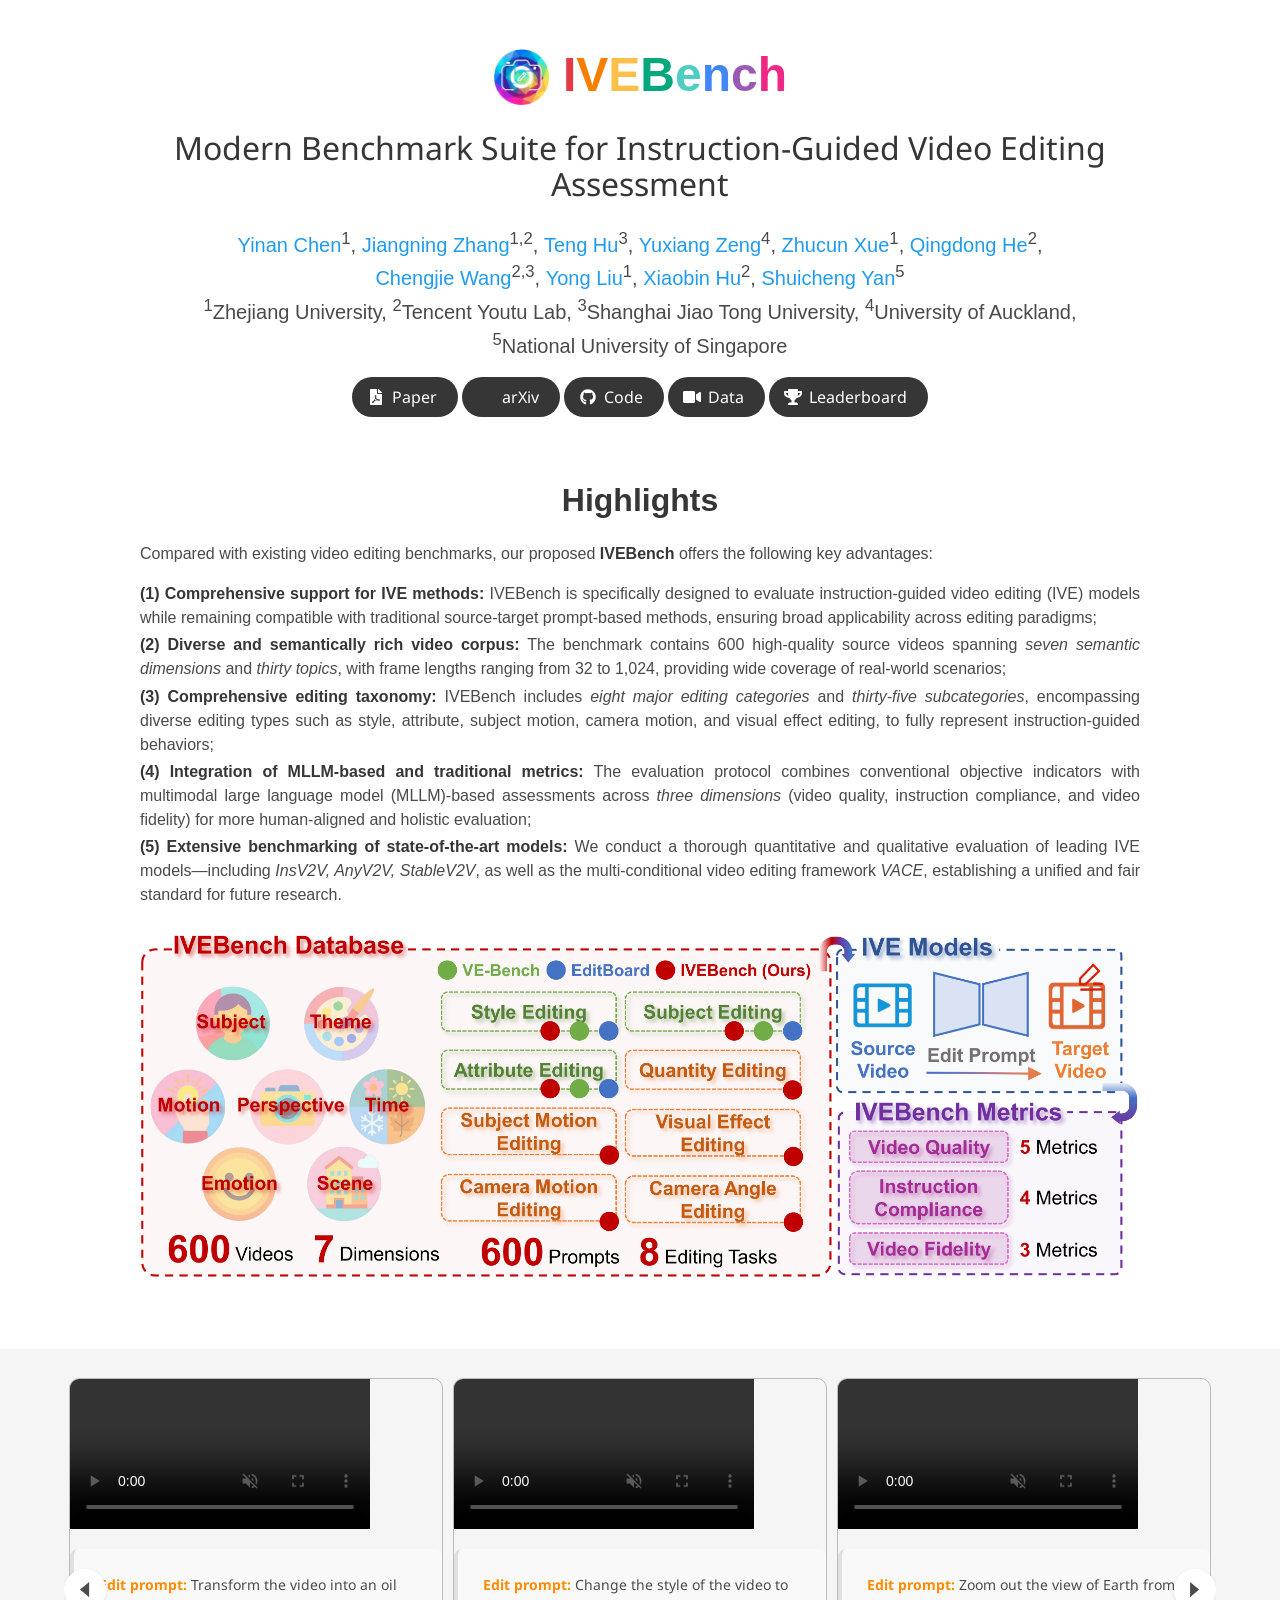
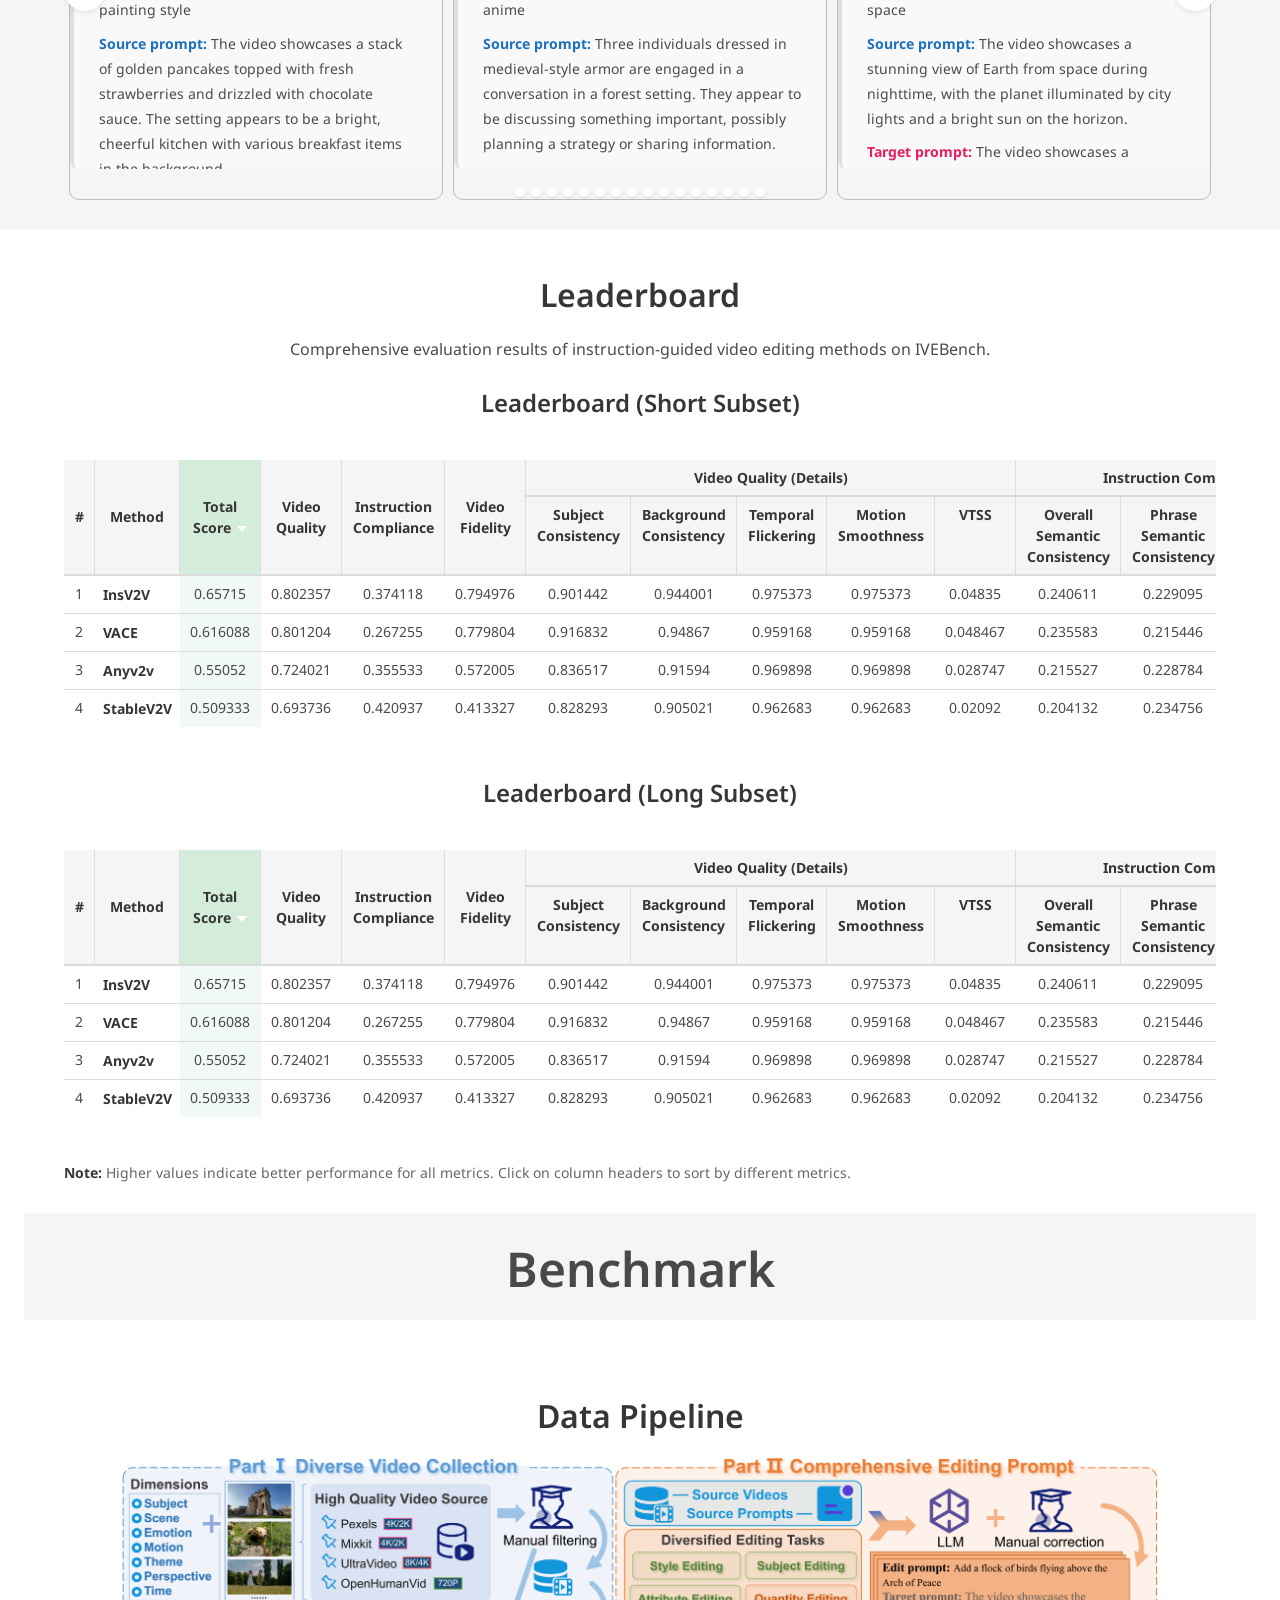
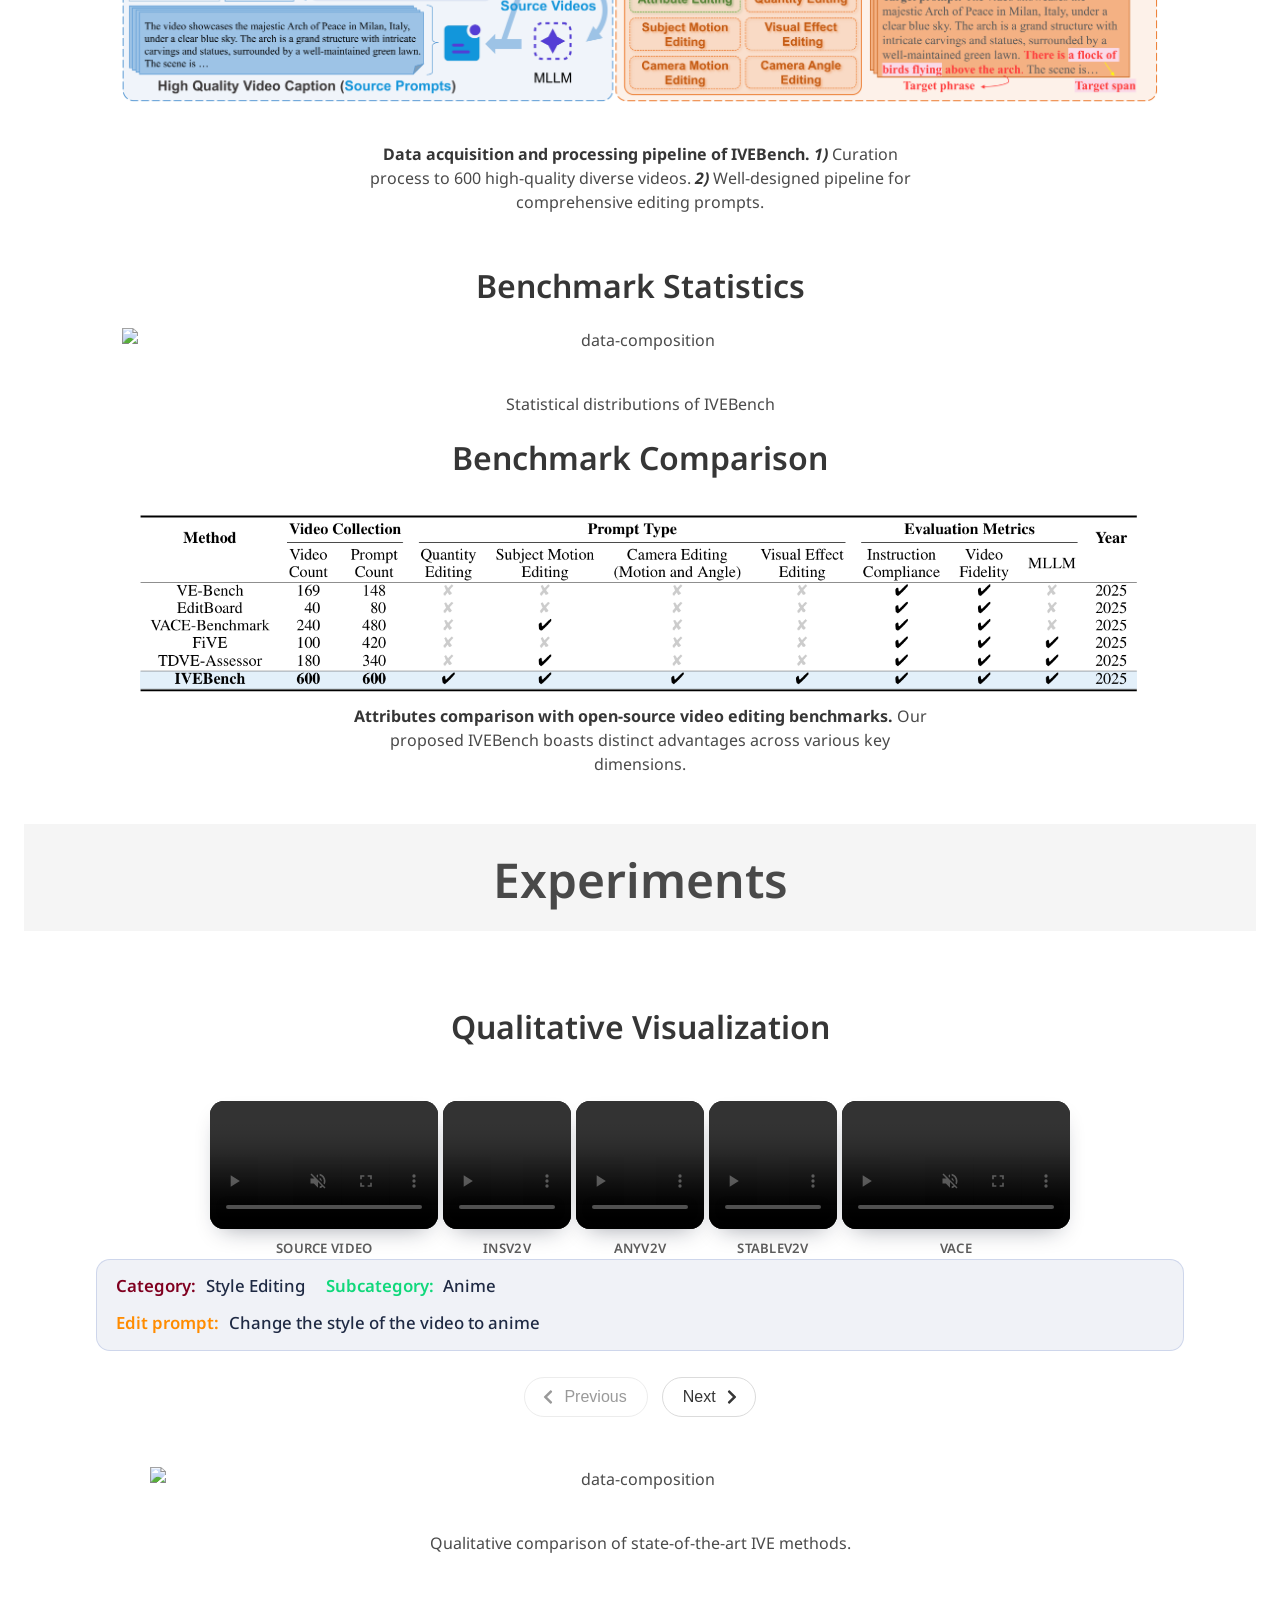
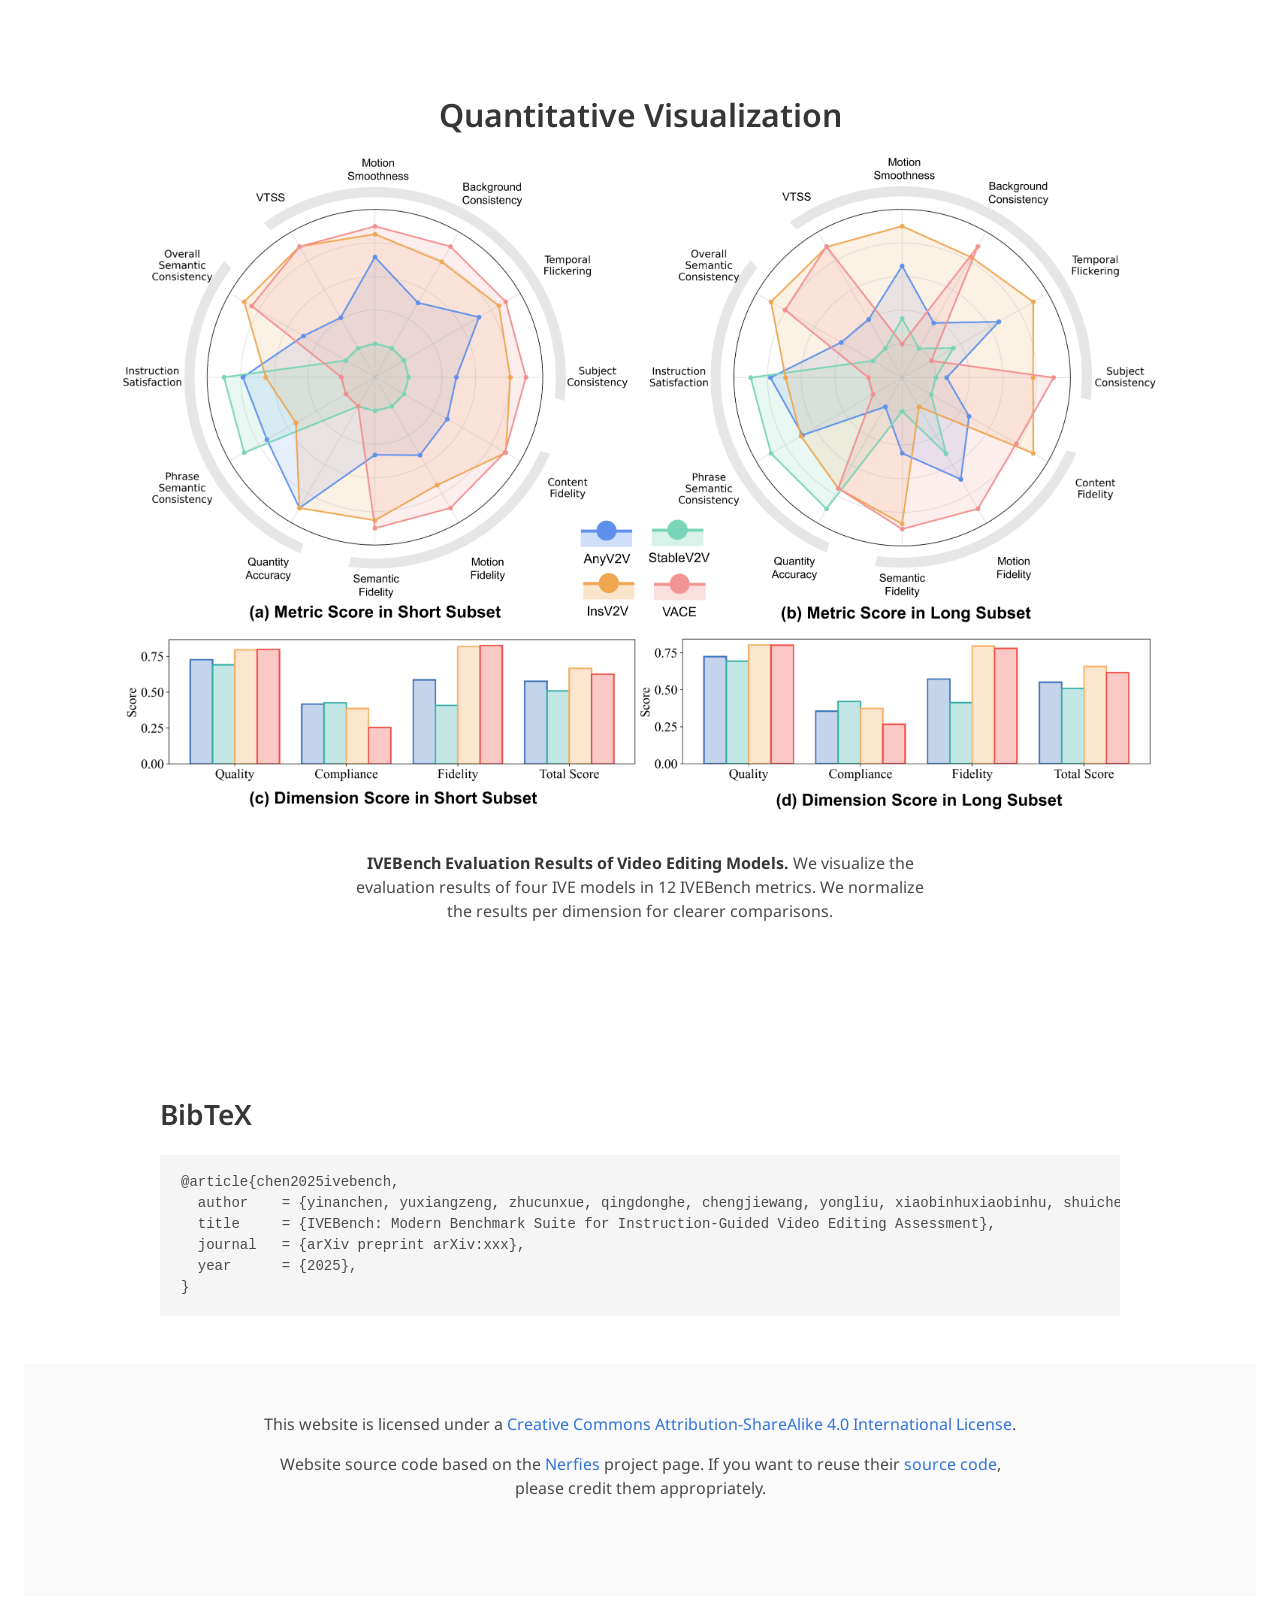
==== projects/IVEBench/index.html @ 07bc85b1 "Update" ====
<!DOCTYPE html>
<html>
<head>
<!-- Google tag (gtag.js) -->
<script async src="https://www.googletagmanager.com/gtag/js?id=G-E8B5FTJF8J"></script>
<script>
  window.dataLayer = window.dataLayer || [];
  function gtag(){dataLayer.push(arguments);}
  gtag('js', new Date());

  gtag('config', 'G-E8B5FTJF8J');
</script>
  <meta charset="utf-8">
  <meta name="description"
        content="Modern Benchmark Suite for Instruction-Guided Video Editing Assessment (IVEBench).">
  <meta name="keywords" content="Instruction-Guided Video Editing, Benchmark, MLLM">
  <meta name="viewport" content="width=device-width, initial-scale=1">
  <title>IVEBench: Modern Benchmark Suite for Instruction-Guided Video Editing Assessment</title>
  <script>
    window.dataLayer = window.dataLayer || [];

    function gtag() {
      dataLayer.push(arguments);
    }

    gtag('js', new Date());

    gtag('config', 'G-PYVRSFMDRL');
  </script>

  <link href="https://fonts.googleapis.com/css?family=Google+Sans|Noto+Sans|Castoro"
        rel="stylesheet">

  <link rel="stylesheet" href="./static/css/bulma.min.css">
  <link rel="stylesheet" href="./static/css/bulma-carousel.min.css">
  <link rel="stylesheet" href="./static/css/bulma-slider.min.css">
  <link rel="stylesheet" href="https://cdnjs.cloudflare.com/ajax/libs/font-awesome/6.4.0/css/all.min.css">

  <link rel="stylesheet"
        href="https://cdn.jsdelivr.net/gh/jpswalsh/academicons@1/css/academicons.min.css">
  <link rel="stylesheet" href="./static/css/index.css">
  <link rel="icon" href="./static/images/ivebenchicon.svg">

  <script src="https://ajax.googleapis.com/ajax/libs/jquery/3.5.1/jquery.min.js"></script>
  <script defer src="./static/js/fontawesome.all.min.js"></script>
  <script src="./static/js/bulma-carousel.min.js"></script>
  <script src="./static/js/bulma-slider.min.js"></script>
  <script src="./static/js/index.js"></script>

  <style>

    .hero.teaser .container {
      max-width: 1000px;
    }
    .no-sort {
        cursor: default;
        pointer-events: none;
        background-image: none !important;
    }
    
    .leaderboard-table {
        width: 100%;
        border-collapse: collapse;
        font-size: 14px;
        margin: 20px auto;
    }
    
    .leaderboard-table th {
        background-color: #f5f5f5;
        padding: 12px 8px;
        text-align: center;
        border: 1px solid #ddd;
        font-weight: bold;
        cursor: pointer;
        user-select: none;
        transition: background-color 0.2s;
    }
    
    .leaderboard-table th.no-sort {
        cursor: default;
    }
    
    .leaderboard-table td {
        padding: 8px;
        text-align: center;
        border: 1px solid #ddd;
        transition: background-color 0.2s;
    }
    
    .leaderboard-table tbody tr:hover {
        background-color: #f0f0f0;
    }
    
    .leaderboard-table tbody tr:hover td {
        background-color: #f0f0f0;
    }
    
    .leaderboard-table th:not(.no-sort):hover {
        background-color: #e0e0e0;
    }
    
    .leaderboard-table th.js-sort-active {
        background-color: #d4edda;
    }
    
    .leaderboard-table td.active-column {
        background-color: #f0f9f4;
    }
    
    .leaderboard-table tbody tr:hover td.active-column {
        background-color: #e0f0e8;
    }
    
    .leaderboard-table th:not(.no-sort)::after {
        content: '';
    }
    
    .leaderboard-table th.js-sort-active::after {
        content: ' ⇅';
        opacity: 1;
    }
    .leaderboard-table th.js-sort-asc::after,
    .leaderboard-table th.js-sort-desc::after {
        content: '';
        display: inline-block;
        margin-left: 6px;
        width: 0;
        height: 0;
        vertical-align: middle;
    }
    .leaderboard-table th.js-sort-asc::after {
        border-left: 5px solid transparent;
        border-right: 5px solid transparent;
        border-bottom: 6px solid #ffffff; 
    }

    .leaderboard-table th.js-sort-desc::after {
        border-left: 5px solid transparent;
        border-right: 5px solid transparent;
        border-top: 6px solid #ffffff; 
    }

    .leaderboard-table thead tr:first-child th {
      border-right: 1px solid #ddd;
    }
    .leaderboard-table thead tr:nth-child(2) th {
      border-right: 1px solid #ddd;
    }
    .video-duration {
        background-color: #f0f0f0;
        padding: 15px;
        border-radius: 5px;
        margin-bottom: 20px;
        text-align: center;
    }
    
    .video-duration p {
        margin: 5px 0;
    }

    .leaderboard-container {
        overflow-x: auto;
        margin: 20px 0;
    }

    .video-caption {
        text-align: left;
        margin-top: 20px;
        padding: 15px 25px;
        font-size: 14px;
        line-height: 1.8;
        background-color: #f9f9f9;
        border-radius: 8px;
        border-left: 4px solid #e0e0e0;

        max-height: 220px;  
        overflow-y: auto;   
        overflow-x: hidden; 
    }

    .video-caption::-webkit-scrollbar {
        width: 8px;
    }

    .video-caption::-webkit-scrollbar-track {
        background: #f1f1f1;
        border-radius: 4px;
    }

    .video-caption::-webkit-scrollbar-thumb {
        background: #c1c1c1;
        border-radius: 4px;
    }

    .video-caption::-webkit-scrollbar-thumb:hover {
        background: #a8a8a8;
    }

    .video-caption p {
        margin: 8px 0;
        word-wrap: break-word;
    }

    .video-caption .source-label {
        color: #1e70bf;
        font-weight: bold;
    }

    .video-caption .edit-label {
        color: #ff8c00;
        font-weight: bold;
    }

    .video-caption .target-label {
        color: #e91e63;
        font-weight: bold;
    }

    .carousel .item {
        padding-bottom: 30px;
    }

  .group-header .category-label {
      color: #800020;
      font-weight: bold;
      flex: 0 0 auto;
  }

  .group-header .subcategory-label {
      color: #10d87b;
      font-weight: bold;
      flex: 0 0 auto;
  }

  .group-header .edit-label {
      color: #ff8c00;
      font-weight: bold;
      flex: 0 0 auto;
  }

    .overview-text {
      font-size: 1.05rem;
      line-height: 1.65;
      max-width: 900px;
      margin: 1.5rem auto 0 auto;
      text-align: justify;
      text-justify: inter-word;
      color: #222;
      hyphens: auto;
    }

    .overview-text .method {
      font-family: "Courier New", Courier, monospace;
      font-weight: bold;
      color: #333;
    }

@media (max-width: 640px) {
    .group-header .group-header-top,
    .group-header .group-header-bottom {
        flex-direction: row; 
        flex-wrap: wrap;
    }

    .group-header .category-label,
    .group-header .subcategory-label,
    .group-header .edit-label {
        margin-right: 0.3rem;
    }

    .group-header .category-value,
    .group-header .subcategory-value,
    .group-header .edit-text {
        margin-right: 0.8rem;
    }
}
        #results-carousel {
      position: relative;
    }

    .video-groups-wrapper {
      position: relative;
      overflow: hidden;
      border-radius: 18px;
      background-color: rgba(255, 255, 255, 0.92);
      padding: clamp(1.25rem, 4vw, 2rem);
    }

    .video-group {
      display: none;
      animation: fadeIn 0.45s ease;
    }

    .video-group.is-active {
      display: block;
    }

    .group-header {
        display: flex;
        flex-direction: column;
        align-items: flex-start;
        gap: 0.4rem;
        margin-bottom: clamp(1rem, 2.5vw, 1.6rem);
        padding: 0.85rem 1.2rem;
        background: rgba(48, 70, 141, 0.07);
        border: 1px solid rgba(58, 92, 180, 0.18);
        border-radius: 14px;
        font-size: clamp(0.95rem, 2.1vw, 1.05rem);
        line-height: 1.6;
        color: #1f2a44;
    }


    .group-header .group-header-top,
    .group-header .group-header-bottom {
        display: flex;
        align-items: center;
        width: 100%;
        gap: 0.3rem;
        flex-wrap: wrap;
        position: relative;
    }

    .group-header .group-header-bottom {
        margin-top: 0.2rem;
    }


    .group-header .category-label,
    .group-header .subcategory-label,
    .group-header .edit-label {
        font-weight: 600;
        margin-right: 0.3rem;  
    }


.group-header .category-value,
.group-header .subcategory-value,
.group-header .edit-text {
    color: #1f2a44;
    font-weight: 500;
    margin-right: 1rem;  
}

.group-header .subcategory-label {
    margin-left: 0;
}

    .video-row {
      --video-target-height: clamp(100px, 10vw, 200px);
      display: flex;
      gap: 5px;
      justify-content: center;
      align-items: flex-start;
      flex-wrap: wrap;
    }

    .video-item {
      flex: 0 0 auto;
      display: flex;
      flex-direction: column;
      align-items: center;
    }

    .video-item.video-wide {
      width: calc(var(--video-target-height) * 16 / 9);
      max-width: 100%;
    }

    .video-item.video-square {
      width: var(--video-target-height);
      max-width: 100%;
    }

    .video-frame {
      width: 100%;
      height: var(--video-target-height);
      background-color: #000;
      border-radius: 14px;
      overflow: hidden;
      box-shadow: 0 10px 24px -12px rgba(15, 23, 42, 0.45);
    }

    .video-item.video-wide video {
      width: 100%;
      height: 100%;
      object-fit: contain;
    }

    .video-item.video-square video {
      width: 100%;
      height: 100%;
      object-fit: cover;
    }

    .video-label {
      margin-top: 0.65rem;
      font-size: 0.82rem;
      color: #5b5b5b;
      letter-spacing: 0.02em;
      text-transform: uppercase;
      font-weight: 600;
    }

    .carousel-controls {
      display: flex;
      align-items: center;
      justify-content: center;
      gap: 1rem;
      margin-top: clamp(1.25rem, 3vw, 2rem);
    }

    .carousel-button {
      appearance: none;
      border: none;
      border-radius: 999px;
      padding: 0.75rem 1.75rem;
      font-size: 0.95rem;
      font-weight: 600;
      letter-spacing: 0.02em;
      cursor: pointer;
      background: linear-gradient(135deg, #2951ff, #3273dc);
      color: #fff;
      box-shadow: 0 12px 22px -12px rgba(50, 115, 220, 0.85);
      transition: transform 0.2s ease, box-shadow 0.2s ease, filter 0.2s ease;
    }

    .carousel-button:hover:not(:disabled) {
      transform: translateY(-1px);
      box-shadow: 0 16px 30px -12px rgba(50, 115, 220, 0.9);
      filter: brightness(1.03);
    }

    .carousel-button:active:not(:disabled) {
      transform: translateY(0);
      box-shadow: 0 10px 20px -12px rgba(50, 115, 220, 0.85);
    }

    .carousel-button:disabled {
      cursor: not-allowed;
      opacity: 0.55;
      box-shadow: none;
      filter: saturation(0.85);
    }

    @keyframes fadeIn {
      from {
        opacity: 0;
        transform: translateY(12px);
      }
      to {
        opacity: 1;
        transform: translateY(0);
      }
    }
  </style>
  
  <script type="text/javascript">
    document.addEventListener('DOMContentLoaded', () => {
      const tables = document.querySelectorAll('.js-sort-table');

      tables.forEach((table) => {
        const headers = table.querySelectorAll('th:not(.no-sort)');
        const tbody = table.querySelector('tbody');
        if (!tbody) return;

        const updateRowNumbers = () => {
          const rows = tbody.querySelectorAll('tr');
          rows.forEach((row, index) => {
            const numberCell = row.cells[0];
            if (numberCell) {
              numberCell.textContent = index + 1;
            }
          });
        };

        const clearHeaderState = () => {
          headers.forEach((header) => {
            header.classList.remove('js-sort-active', 'js-sort-asc', 'js-sort-desc');
          });
        };

        const clearActiveColumn = () => {
          table.querySelectorAll('td').forEach((cell) => {
            cell.classList.remove('active-column');
          });
        };

        const highlightColumn = (columnIndex) => {
          const rows = tbody.querySelectorAll('tr');
          rows.forEach((row) => {
            const cell = row.cells[columnIndex];
            if (cell) {
              cell.classList.add('active-column');
            }
          });
        };

        const sortTable = (columnIndex, ascending, header) => {
          const rows = Array.from(tbody.querySelectorAll('tr'));

          rows.sort((rowA, rowB) => {
            const cellA = rowA.cells[columnIndex];
            const cellB = rowB.cells[columnIndex];

            const valueA = cellA ? cellA.textContent.trim() : '';
            const valueB = cellB ? cellB.textContent.trim() : '';

            if (valueA === '-' && valueB === '-') return 0;
            if (valueA === '-') return ascending ? 1 : -1;
            if (valueB === '-') return ascending ? -1 : 1;

            const numA = parseFloat(valueA);
            const numB = parseFloat(valueB);
            const bothNumeric = !Number.isNaN(numA) && !Number.isNaN(numB);

            if (bothNumeric) {
              return ascending ? numA - numB : numB - numA;
            }

            return ascending
              ? valueA.localeCompare(valueB)
              : valueB.localeCompare(valueA);
          });

          rows.forEach((row) => tbody.appendChild(row));

          updateRowNumbers();
          clearActiveColumn();
          highlightColumn(columnIndex);

          clearHeaderState();
          if (header) {
            header.classList.add('js-sort-active');
            header.classList.add(ascending ? 'js-sort-asc' : 'js-sort-desc');
          }
        };

        headers.forEach((header) => {
          const columnIndex = Number.parseInt(header.dataset.columnIndex, 10);
          if (Number.isNaN(columnIndex)) return;

          header.addEventListener('click', () => {
            const isAscending = header.classList.contains('js-sort-asc');
            sortTable(columnIndex, !isAscending, header);
          });
        });

        updateRowNumbers();

        const defaultHeader = table.querySelector('th[data-column-index="2"]');
        if (defaultHeader) {
          sortTable(2, false, defaultHeader);
        }
      });
    });

    document.addEventListener("DOMContentLoaded", () => {
      const groups = Array.from(document.querySelectorAll(".video-group"));
      const prevButton = document.getElementById("prevGroup");
      const nextButton = document.getElementById("nextGroup");
      let currentGroupIndex = 0;

      const syncButtonsState = () => {
        prevButton.disabled = currentGroupIndex === 0;
        nextButton.disabled = currentGroupIndex === groups.length - 1;
      };

      const handleVideosVisibility = (group, shouldPlay) => {
        const videos = group.querySelectorAll("video");
        videos.forEach((video) => {
          if (shouldPlay) {
            const playPromise = video.play();
            if (playPromise !== undefined) {
              playPromise.catch(() => {
              });
            }
          } else {
            video.pause();
            video.currentTime = 0;
          }
        });
      };

      const showGroup = (index) => {
        groups.forEach((group, i) => {
          if (i === index) {
            group.classList.add("is-active");
            handleVideosVisibility(group, true);
          } else {
            if (group.classList.contains("is-active")) {
              handleVideosVisibility(group, false);
            }
            group.classList.remove("is-active");
          }
        });
        syncButtonsState();
      };

      prevButton.addEventListener("click", () => {
        if (currentGroupIndex > 0) {
          currentGroupIndex -= 1;
          showGroup(currentGroupIndex);
        }
      });

      nextButton.addEventListener("click", () => {
        if (currentGroupIndex < groups.length - 1) {
          currentGroupIndex += 1;
          showGroup(currentGroupIndex);
        }
      });

      showGroup(currentGroupIndex);
    });
  </script>
</head>
<body>



<section class="hero">
  <div class="hero-body">
    <div class="container is-max-desktop">
      <div class="columns is-centered">
        <div class="column has-text-centered">
<h1 class="title is-1 publication-title">
  <img src="static/images/ivebenchicon.svg" alt="IVEBench Icon" style="height: 1.2em; vertical-align: text-top;">
  <span style="color: #E63946;">I</span><span style="color: #F77F00;">V</span><span style="color: #FCBF49;">E</span><span style="color: #06A77D;">B</span><span style="color: #4ECDC4;">e</span><span style="color: #4285F4;">n</span><span style="color: #9B59B6;">c</span><span style="color: #ee2885;">h</span>
</h1>
          <h1 class="title is-3" style="font-weight: normal;">Modern Benchmark Suite for Instruction-Guided Video Editing Assessment</h1>
          <div class="is-size-5 publication-authors">
            <span class="author-block">
              <a href="https://scholar.google.com/citations?user=-WKfgd0AAAAJ">Yinan Chen</a><sup>1</sup>,
            </span>
            <span class="author-block">
              <a href="https://zhangzjn.github.io/">Jiangning Zhang</a><sup>1,2</sup>,
            </span>
            <span class="author-block">
              <a href="https://sjtuplayer.github.io/">Teng Hu</a><sup>3</sup>,
            </span>
            <span class="author-block">
              <a>Yuxiang Zeng</a><sup>4</sup>,
            </span>
            <span class="author-block">
              <a href="https://xzc-zju.github.io/">Zhucun Xue</a><sup>1</sup>,
            </span>
            <span class="author-block">
              <a href="https://scholar.google.com/citations?user=gUJWww0AAAAJ">Qingdong He</a><sup>2</sup>,
            </span>
            <span class="author-block">
              <a href="https://scholar.google.com/citations?user=fqte5H4AAAAJ">Chengjie Wang</a><sup>2,3</sup>,
            </span>
            <span class="author-block">
              <a href="https://person.zju.edu.cn/yongliu">Yong Liu</a><sup>1</sup>,
            </span>
            <span class="author-block">
              <a href="https://huuxiaobin.github.io/">Xiaobin Hu</a><sup>2</sup>,
            </span>
            <span class="author-block">
              <a href="https://yanshuicheng.info/">Shuicheng Yan</a><sup>5</sup>
            </span>
          </div>

          <div class="is-size-5 publication-authors">
            <span class="author-block"><sup>1</sup>Zhejiang University,</span>
            <span class="author-block"><sup>2</sup>Tencent Youtu Lab,</span>
            <span class="author-block"><sup>3</sup>Shanghai Jiao Tong University,</span>
            <span class="author-block"><sup>4</sup>University of Auckland,</span>
            <span class="author-block"><sup>5</sup>National University of Singapore</span>
          </div>

          <div class="column has-text-centered">
            <div class="publication-links">
              <!-- PDF Link. -->
              <span class="link-block">
                <a href=""
                   class="external-link button is-normal is-rounded is-dark">
                  <span class="icon">
                      <i class="fas fa-file-pdf"></i>
                  </span>
                  <span>Paper</span>
                </a>
              </span>
              <span class="link-block">
                <a href=""
                   class="external-link button is-normal is-rounded is-dark">
                  <span class="icon">
                      <i class="ai ai-arxiv"></i>
                  </span>
                  <span>arXiv</span>
                </a>
              </span>

              </span>
              <!-- Code Link. -->
              <span class="link-block">
                <a href=""
                   class="external-link button is-normal is-rounded is-dark">
                  <span class="icon">
                      <i class="fab fa-github"></i>
                  </span>
                  <span>Code</span>
                  </a>
              </span>
              <!-- Dataset Link. -->
              <span class="link-block">
                <a href=""
                   class="external-link button is-normal is-rounded is-dark">
                  <span class="icon">
                      <i class="fas fa-video"></i>
                  </span>
                  <span>Data</span>
                  </a>
              </span>
              <span class="link-block">
                <a href="#leaderboard" class="external-link button is-normal is-rounded is-dark">
                  <span class="icon">
                    <i class="fas fa-trophy"></i>
                  </span>
                  <span>Leaderboard</span>
                </a>
              </span>
            </div>

          </div>
        </div>
      </div>
    </div>
  </div>
</section>

<section class="hero teaser" style="margin-bottom: 4rem;">
  <div class="container ">
          <!-- Highlights. -->
    <div class="columns is-centered has-text-centered">
      <div class="column ">
        <h2 class="title is-3">Highlights</h2>
        <div class="content has-text-justified">
          <p>
            Compared with existing video editing benchmarks, our proposed <strong>IVEBench</strong> offers the following key advantages:
          </p>
          <p style="margin-bottom: 0.2rem;">
            <strong>(1) Comprehensive support for IVE methods:</strong> IVEBench is specifically designed to evaluate instruction-guided video editing (IVE) models while remaining compatible with traditional source-target prompt-based methods, ensuring broad applicability across editing paradigms;
          </p>
          <p style="margin-bottom: 0.2rem;">
            <strong>(2) Diverse and semantically rich video corpus:</strong> The benchmark contains 600 high-quality source videos spanning <em>seven semantic dimensions</em> and <em>thirty topics</em>, with frame lengths ranging from 32 to 1,024, providing wide coverage of real-world scenarios;
          </p>
          <p style="margin-bottom: 0.2rem;">
            <strong>(3) Comprehensive editing taxonomy:</strong> IVEBench includes <em>eight major editing categories</em> and <em>thirty-five subcategories</em>, encompassing diverse editing types such as style, attribute, subject motion, camera motion, and visual effect editing, to fully represent instruction-guided behaviors;
          </p>
          <p style="margin-bottom: 0.2rem;">
            <strong>(4) Integration of MLLM-based and traditional metrics:</strong> The evaluation protocol combines conventional objective indicators with multimodal large language model (MLLM)-based assessments across <em>three dimensions</em> (video quality, instruction compliance, and video fidelity) for more human-aligned and holistic evaluation;
          </p>
          <p style="margin-bottom: 0.2rem;">
            <strong>(5) Extensive benchmarking of state-of-the-art models:</strong> We conduct a thorough quantitative and qualitative evaluation of leading IVE models—including <em>InsV2V, AnyV2V,</em> <em>StableV2V</em>, as well as the multi-conditional video editing framework <em>VACE</em>, establishing a unified and fair standard for future research.
          </p>
        </div>
      </div>
    </div>
    <!--/ Highlights. -->
      <img 
        id="teaser-image"
        src="./static/images/teaser2.png" 
        alt="Teaser Image"
        style="width: 100%; height: auto; border-radius: 8px;"
      >

    </div>
</section>


<section class="hero is-light is-small">
  <div class="hero-body">
    <div class="container">
      <div id="results-carousel" class="carousel results-carousel">
        <div class="item item-short_0002">
          <video poster="" id="short_0002" autoplay controls muted loop playsinline height="100%">
            <source src="./static/videos/short_0002_h264.mp4"
                    type="video/mp4">
          </video>
          <div class="video-caption">
            <p><span class="edit-label">Edit prompt:</span> Transform the video into an oil painting style</p>
            <p><span class="source-label">Source prompt:</span> The video showcases a stack of golden pancakes topped with fresh strawberries and drizzled with chocolate sauce. The setting appears to be a bright, cheerful kitchen with various breakfast items in the background.</p>
            <p><span class="target-label">Target prompt:</span> The video showcases a stack of golden pancakes topped with fresh strawberries and drizzled with chocolate sauce in an oil painting style. The setting appears to be a bright, cheerful kitchen with various breakfast items in the background.</p>
          </div>
        </div>
        <div class="item item-short_0004">
          <video poster="" id="short_0004" autoplay controls muted loop playsinline height="100%">
            <source src="./static/videos/short_0004_h264.mp4"
                    type="video/mp4">
          </video>
          <div class="video-caption">
            <p><span class="edit-label">Edit prompt:</span> Change the style of the video to anime</p>
            <p><span class="source-label">Source prompt:</span> Three individuals dressed in medieval-style armor are engaged in a conversation in a forest setting. They appear to be discussing something important, possibly planning a strategy or sharing information.</p>
            <p><span class="target-label">Target prompt:</span> Three individuals dressed in medieval-style armor are engaged in a conversation in a forest setting in anime style. They appear to be discussing something important, possibly planning a strategy or sharing information.</p>
          </div>
        </div>
        <div class="item item-short_0020">
          <video poster="" id="short_0020" autoplay controls muted loop playsinline height="100%">
            <source src="./static/videos/short_0020_h264.mp4"
                    type="video/mp4">
          </video>
          <div class="video-caption">
            <p><span class="edit-label">Edit prompt:</span> Zoom out the view of Earth from space</p>
            <p><span class="source-label">Source prompt:</span> The video showcases a stunning view of Earth from space during nighttime, with the planet illuminated by city lights and a bright sun on the horizon.</p>
            <p><span class="target-label">Target prompt:</span> The video showcases a zoomed-out view of Earth from space during nighttime, with the planet illuminated by city lights and a bright sun on the horizon.</p>
          </div>
        </div>
        <div class="item item-short_0067">
          <video poster="" id="short_0067" autoplay controls muted loop playsinline height="100%">
            <source src="./static/videos/short_0067_h264.mp4"
                    type="video/mp4">
          </video>
          <div class="video-caption">
            <p><span class="edit-label">Edit prompt:</span> Add a violinist in the background</p>
            <p><span class="source-label">Source prompt:</span> The video captures two individuals performing outdoors at night. One person is holding a microphone and appears to be singing or speaking, while the other stands beside them, observing or waiting for their turn. The setting is illuminated by ambient streetlights and distant city lights, creating a serene yet engaging atmosphere.</p>
            <p><span class="target-label">Target prompt:</span> The video captures two individuals performing outdoors at night. One person is holding a microphone and appears to be singing or speaking, while the other stands beside them, observing or waiting for their turn. There is also a violinist in the background. The setting is illuminated by ambient streetlights and distant city lights, creating a serene yet engaging atmosphere.</p>
          </div>
        </div>
        <div class="item item-short_0068">
          <video poster="" id="short_0068" autoplay controls muted loop playsinline height="100%">
            <source src="./static/videos/short_0068_h264.mp4"
                    type="video/mp4">
          </video>
          <div class="video-caption">
            <p><span class="edit-label">Edit prompt:</span> Scale up the jade pendant</p>
            <p><span class="source-label">Source prompt:</span> A skilled artisan meticulously carves intricate details into a green jade pendant featuring a dragon design. The pendant is held securely in hand, and a precision tool is used to enhance the fine lines and textures of the dragon's scales and features.</p>
            <p><span class="target-label">Target prompt:</span> A skilled artisan meticulously carves intricate details into a larger green jade pendant featuring a dragon design. The pendant is held securely in hand, and a precision tool is used to enhance the fine lines and textures of the dragon's scales and features.</p>
          </div>
        </div>
        <div class="item item-short_00104">
          <video poster="" id="short_0104" autoplay controls muted loop playsinline height="100%">
            <source src="./static/videos/short_0104_h264.mp4"
                    type="video/mp4">
          </video>
          <div class="video-caption">
            <p><span class="edit-label">Edit prompt:</span> Move the book behind the dog.</p>
            <p><span class="source-label">Source prompt:</span> A dog wearing glasses is sitting on a bed with an open book in front of it, creating a humorous and endearing scene.</p>
            <p><span class="target-label">Target prompt:</span> A dog wearing glasses is sitting on a bed with the open book placed behind it, creating a humorous and endearing scene.</p>
          </div>
        </div>
        <div class="item item-short_00105">
          <video poster="" id="short_0105" autoplay controls muted loop playsinline height="100%">
            <source src="./static/videos/short_0105_h264.mp4"
                    type="video/mp4">
          </video>
          <div class="video-caption">
            <p><span class="edit-label">Edit prompt:</span> Change the running young people to walking</p>
            <p><span class="source-label">Source prompt:</span> A group of young people are skateboarding and running through an underground tunnel. The scene captures their dynamic movements and the urban environment around them.</p>
            <p><span class="target-label">Target prompt:</span> A group of young people are skateboarding and walking through an underground tunnel. The scene captures their movements and the urban environment around them.</p>
          </div>
        </div>
        <div class="item item-short_0122">
          <video poster="" id="short_0122" autoplay controls muted loop playsinline height="100%">
            <source src="./static/videos/short_0122_h264.mp4"
                    type="video/mp4">
          </video>
          <div class="video-caption">
            <p><span class="edit-label">Edit prompt:</span> Change the black clothing to red</p>
            <p><span class="source-label">Source prompt:</span> The video depicts a dramatic battle scene, in which a warrior dressed in black stands triumphantly atop a pile of defeated enemies under a stormy sky.</p>
            <p><span class="target-label">Target prompt:</span> The video depicts a dramatic battle scene, in which a warrior dressed in red stands triumphantly atop a pile of defeated enemies under a stormy sky.</p>
          </div>
        </div>
        <div class="item item-short_0172">
          <video poster="" id="short_0172" autoplay controls muted loop playsinline height="100%">
            <source src="./static/videos/short_0172_h264.mp4"
                    type="video/mp4">
          </video>
          <div class="video-caption">
            <p><span class="edit-label">Edit prompt:</span> Transform the video into a watercolor style</p>
            <p><span class="source-label">Source prompt:</span> The video showcases a majestic clock tower under a bright blue sky with fluffy white clouds. The tower is intricately designed with detailed architecture, featuring a large clock face and ornate sculptures. The scene is serene and emphasizes the grandeur of the structure.</p>
            <p><span class="target-label">Target prompt:</span> The video showcases a watercolor-style majestic clock tower under a bright blue sky with fluffy white clouds. The tower is intricately designed with detailed architecture, featuring a large clock face and ornate sculptures. The scene is serene and emphasizes the grandeur of the structure.</p>
          </div>
        </div>
        <div class="item item-short_0185">
          <video poster="" id="short_0185" autoplay controls muted loop playsinline height="100%">
            <source src="./static/videos/short_0185_h264.mp4"
                    type="video/mp4">
          </video>
          <div class="video-caption">
            <p><span class="edit-label">Edit prompt:</span> Replace the character lying on the floor with a small animated teddy bear</p>
            <p><span class="source-label">Source prompt:</span> The video depicts a lively scene inside a cozy room where four animated characters are dancing and having fun. One character is lying on the floor, seemingly exhausted or resting, while the others are energetically moving around. The room is decorated with colorful curtains, a calendar with a rabbit design, and various household items, creating a warm and inviting atmosphere.</p>
            <p><span class="target-label">Target prompt:</span> The video depicts a lively scene inside a cozy room where four animated characters are dancing and having fun. One small animated teddy bear is lying on the floor, seemingly exhausted or resting, while the others are energetically moving around. The room is decorated with colorful curtains, a calendar with a rabbit design, and various household items, creating a warm and inviting atmosphere.</p>
          </div>
        </div>
        <div class="item item-short_0218">
          <video poster="" id="short_0218" autoplay controls muted loop playsinline height="100%">
            <source src="./static/videos/short_0218_h264.mp4"
                    type="video/mp4">
          </video>
          <div class="video-caption">
            <p><span class="edit-label">Edit prompt:</span> Zoom out the view of the video</p>
            <p><span class="source-label">Source prompt:</span> The video features an animated character, a young woman with blonde hair tied in a braid, standing against a backdrop of a glowing sunset sky. She is dressed in a dark outfit and has her eyes closed, with one hand raised as if she is feeling the warmth of the sun.</p>
            <p><span class="target-label">Target prompt:</span> The video features an animated character, a young woman with blonde hair tied in a braid, standing against a backdrop of a glowing sunset sky. She is dressed in a dark outfit and has her eyes closed, with one hand raised as if she is feeling the warmth of the sun, shown in a wider view.</p>
          </div>
        </div>
        <div class="item item-long_0015">
          <video poster="" id="long_0015" autoplay controls muted loop playsinline height="100%">
            <source src="./static/videos/long_0015_h264.mp4"
                    type="video/mp4">
          </video>
          <div class="video-caption">
            <p><span class="edit-label">Edit prompt:</span> Add a flock of birds flying above the Arch of Peace</p>
            <p><span class="source-label">Source prompt:</span> The video showcases the majestic Arch of Peace in Milan, Italy, under a clear blue sky. The arch is a grand structure with intricate carvings and statues, surrounded by a well-maintained green lawn. The scene is serene, with a few people walking around, adding a sense of scale to the monumental architecture.</p>
            <p><span class="target-label">Target prompt:</span> The video showcases the majestic Arch of Peace in Milan, Italy, under a clear blue sky. The arch is a grand structure with intricate carvings and statues, surrounded by a well-maintained green lawn. There is a flock of birds flying above the arch. The scene is serene, with a few people walking around, adding a sense of scale to the monumental architecture.</p>
          </div>
        </div>
        <div class="item item-long_0029">
          <video poster="" id="long_0029" autoplay controls muted loop playsinline height="100%">
            <source src="./static/videos/long_0029_h264.mp4"
                    type="video/mp4">
          </video>
          <div class="video-caption">
            <p><span class="edit-label">Edit prompt:</span> Adjust the colors of the video to a warmer tone</p>
            <p><span class="source-label">Source prompt:</span> The video captures an aerial view of a bustling city intersection with vehicles moving in various directions. The scene is set during the day with clear visibility, showcasing the organized chaos of urban traffic.</p>
            <p><span class="target-label">Target prompt:</span> The video captures an aerial view of a bustling city intersection with vehicles moving in various directions. The scene is set during the day with clear visibility, showcasing the organized chaos of urban traffic with warmer-toned colors.</p>
          </div>
        </div>
        <div class="item item-long_0074">
          <video poster="" id="long_0074" autoplay controls muted loop playsinline height="100%">
            <source src="./static/videos/long_0074_h264.mp4"
                    type="video/mp4">
          </video>
          <div class="video-caption">
            <p><span class="edit-label">Edit prompt:</span> Move the sliced kiwi closer to the camera.</p>
            <p><span class="source-label">Source prompt:</span> The video showcases a close-up of a sliced kiwi fruit, highlighting its vibrant green flesh and black seeds, set against a green background with other green fruits and vegetables.</p>
            <p><span class="target-label">Target prompt:</span> The video showcases a close-up of a closer sliced kiwi fruit, highlighting its vibrant green flesh and black seeds. set against a green background with other green fruits and vegetables.</p>
          </div>
        </div>
        <div class="item item-long_0118">
          <video poster="" id="long_0118" autoplay controls muted loop playsinline height="100%">
            <source src="./static/videos/long_0118_h264.mp4"
                    type="video/mp4">
          </video>
          <div class="video-caption">
            <p><span class="edit-label">Edit prompt:</span> Scale up the motorcycle and the motorcyclist</p>
            <p><span class="source-label">Source prompt:</span> A motorcyclist rides down a highway at dusk, wearing full protective gear and a helmet, with the motorcycle's headlights illuminating the road ahead.</p>
            <p><span class="target-label">Target prompt:</span> A larger motorcyclist rides down a highway at dusk, wearing full protective gear and a helmet, with the motorcycle's headlights illuminating the road ahead.</p>
          </div>
        </div>
        <div class="item item-long_0186">
          <video poster="" id="long_0186" autoplay controls muted loop playsinline height="100%">
            <source src="./static/videos/long_0186_h264.mp4"
                    type="video/mp4">
          </video>
          <div class="video-caption">
            <p><span class="edit-label">Edit prompt:</span> Make the man, woman in black blazer, and the other woman move around the room in a coordinated dance</p>
            <p><span class="source-label">Source prompt:</span> A woman in a black blazer is talking to a man and a woman in a room decorated with balloons and a Christmas tree.</p>
            <p><span class="target-label">Target prompt:</span> A woman in a black blazer, a man, and another woman are dancing around a room decorated with balloons and a Christmas tree.</p>
          </div>
        </div>
      </div>
    </div>
  </div>
</section>

  </div>
</section>

<!-- LEADERBOARD SECTION -->
<section class="section">
  <div class="container">
    
    <div class="columns is-centered">
      <div class="column is-full has-text-centered content">

        <h2 class="title is-3" id="leaderboard">Leaderboard</h2>
        <div class="content">
          <p class="mt-3">Comprehensive evaluation results of instruction-guided video editing methods on IVEBench.
          </p>

          <h2 class="subtitle is-4" id="leaderboard_short">Leaderboard (Short Subset)</h2>

          <div class="leaderboard-container">
          <table class="js-sort-table leaderboard-table" id="results-short">
            <thead>
              <tr>
                <th rowspan="2" class="no-sort" style="vertical-align: middle; width: 50px;"><strong>#</strong></th>
                <th rowspan="2" class="no-sort" style="vertical-align: middle; width: 150px;"><strong>Method</strong></th>
                <th rowspan="2" style="vertical-align: middle; width: 100px;" data-column-index="2"><strong>Total Score</strong></th>
                <th rowspan="2" style="vertical-align: middle; width: 100px;" data-column-index="3"><strong>Video Quality</strong></th>
                <th rowspan="2" style="vertical-align: middle; width: 120px;" data-column-index="4"><strong>Instruction<br>Compliance</strong></th>
                <th rowspan="2" style="vertical-align: middle; width: 100px;" data-column-index="5"><strong>Video Fidelity</strong></th>
                <th colspan="5" class="no-sort" style="vertical-align: middle;"><strong>Video Quality (Details)</strong></th>
                <th colspan="4" class="no-sort" style="vertical-align: middle;"><strong>Instruction Compliance (Details)</strong></th>
                <th colspan="3" class="no-sort" style="vertical-align: middle;"><strong>Video Fidelity (Details)</strong></th>
              </tr>
              <tr>
                <th style="width: 100px;" data-column-index="6"><strong>Subject<br>Consistency</strong></th>
                <th style="width: 110px;" data-column-index="7"><strong>Background<br>Consistency</strong></th>
                <th style="width: 100px;" data-column-index="8"><strong>Temporal<br>Flickering</strong></th>
                <th style="width: 100px;" data-column-index="9"><strong>Motion<br>Smoothness</strong></th>
                <th style="width: 80px;" data-column-index="10"><strong>VTSS</strong></th>
                <th style="width: 120px;" data-column-index="11"><strong>Overall Semantic<br>Consistency</strong></th>
                <th style="width: 120px;" data-column-index="12"><strong>Phrase Semantic<br>Consistency</strong></th>
                <th style="width: 120px;" data-column-index="13"><strong>Instruction<br>Satisfaction</strong></th>
                <th style="width: 110px;" data-column-index="14"><strong>Quantity<br>Accuracy</strong></th>
                <th style="width: 110px;" data-column-index="15"><strong>Semantic<br>Fidelity</strong></th>
                <th style="width: 110px;" data-column-index="16"><strong>Motion<br>Fidelity</strong></th>
                <th style="width: 110px;" data-column-index="17"><strong>Content<br>Fidelity</strong></th>
              </tr>
            </thead>
            <tbody>
              <tr>
                <td>1</td>
                <td style="text-align: left; padding: 8px;"><strong>InsV2V</strong></td>
                <td>0.65715</td>
                <td>0.802357</td>
                <td>0.374118</td>
                <td>0.794976</td>
                <td>0.901442</td>
                <td>0.944001</td>
                <td>0.975373</td>
                <td>0.975373</td>
                <td>0.04835</td>
                <td>0.240611</td>
                <td>0.229095</td>
                <td>3.1</td>
                <td>0.2</td>
                <td>0.952295</td>
                <td>0.678833</td>
                <td>4.125</td>
              </tr>
              <tr>
                <td>2</td>
                <td style="text-align: left; padding: 8px;"><strong>VACE</strong></td>
                <td>0.616088</td>
                <td>0.801204</td>
                <td>0.267255</td>
                <td>0.779804</td>
                <td>0.916832</td>
                <td>0.94867</td>
                <td>0.959168</td>
                <td>0.959168</td>
                <td>0.048467</td>
                <td>0.235583</td>
                <td>0.215446</td>
                <td>2.27</td>
                <td>0.2</td>
                <td>0.963778</td>
                <td>0.883994</td>
                <td>3.735</td>
              </tr>
              <tr>
                <td>3</td>
                <td style="text-align: left; padding: 8px;"><strong>Anyv2v</strong></td>
                <td>0.55052</td>
                <td>0.724021</td>
                <td>0.355533</td>
                <td>0.572005</td>
                <td>0.836517</td>
                <td>0.91594</td>
                <td>0.969898</td>
                <td>0.969898</td>
                <td>0.028747</td>
                <td>0.215527</td>
                <td>0.228784</td>
                <td>3.251852</td>
                <td>0</td>
                <td>0.796468</td>
                <td>0.824666</td>
                <td>2.651852</td>
              </tr>
              <tr>
                <td>4</td>
                <td style="text-align: left; padding: 8px;"><strong>StableV2V</strong></td>
                <td>0.509333</td>
                <td>0.693736</td>
                <td>0.420937</td>
                <td>0.413327</td>
                <td>0.828293</td>
                <td>0.905021</td>
                <td>0.962683</td>
                <td>0.962683</td>
                <td>0.02092</td>
                <td>0.204132</td>
                <td>0.234756</td>
                <td>3.44898</td>
                <td>0.25</td>
                <td>0.70401</td>
                <td>0.773338</td>
                <td>1.785714</td>
              </tr>
            </tbody>                                                   
          </table>
          </div>

        </div>

      </div>
    </div>

  </div>
<!-- END LEADERBOARD SECTION -->

<div class="container">
    
  <div class="columns is-centered">
    <div class="column is-full has-text-centered content">

      <h2 class="subtitle is-4" id="leaderboard_long">Leaderboard (Long Subset)</h2>
      <div class="content">

        <div class="leaderboard-container">
          <table class="js-sort-table leaderboard-table" id="results-long">
            <thead>
              <tr>
                <th rowspan="2" class="no-sort" style="vertical-align: middle; width: 50px;"><strong>#</strong></th>
                <th rowspan="2" class="no-sort" style="vertical-align: middle; width: 150px;"><strong>Method</strong></th>
                <th rowspan="2" style="vertical-align: middle; width: 100px;" data-column-index="2"><strong>Total Score</strong></th>
                <th rowspan="2" style="vertical-align: middle; width: 100px;" data-column-index="3"><strong>Video Quality</strong></th>
                <th rowspan="2" style="vertical-align: middle; width: 120px;" data-column-index="4"><strong>Instruction<br>Compliance</strong></th>
                <th rowspan="2" style="vertical-align: middle; width: 100px;" data-column-index="5"><strong>Video Fidelity</strong></th>
                <th colspan="5" class="no-sort" style="vertical-align: middle;"><strong>Video Quality (Details)</strong></th>
                <th colspan="4" class="no-sort" style="vertical-align: middle;"><strong>Instruction Compliance (Details)</strong></th>
                <th colspan="3" class="no-sort" style="vertical-align: middle;"><strong>Video Fidelity (Details)</strong></th>
              </tr>
              <tr>
                <th style="width: 100px;" data-column-index="6"><strong>Subject<br>Consistency</strong></th>
                <th style="width: 110px;" data-column-index="7"><strong>Background<br>Consistency</strong></th>
                <th style="width: 100px;" data-column-index="8"><strong>Temporal<br>Flickering</strong></th>
                <th style="width: 100px;" data-column-index="9"><strong>Motion<br>Smoothness</strong></th>
                <th style="width: 80px;" data-column-index="10"><strong>VTSS</strong></th>
                <th style="width: 120px;" data-column-index="11"><strong>Overall Semantic<br>Consistency</strong></th>
                <th style="width: 120px;" data-column-index="12"><strong>Phrase Semantic<br>Consistency</strong></th>
                <th style="width: 120px;" data-column-index="13"><strong>Instruction<br>Satisfaction</strong></th>
                <th style="width: 110px;" data-column-index="14"><strong>Quantity<br>Accuracy</strong></th>
                <th style="width: 110px;" data-column-index="15"><strong>Semantic<br>Fidelity</strong></th>
                <th style="width: 110px;" data-column-index="16"><strong>Motion<br>Fidelity</strong></th>
                <th style="width: 110px;" data-column-index="17"><strong>Content<br>Fidelity</strong></th>
              </tr>
            </thead>
            <tbody>
              <tr>
                <td>1</td>
                <td style="text-align: left; padding: 8px;"><strong>InsV2V</strong></td>
                <td>0.65715</td>
                <td>0.802357</td>
                <td>0.374118</td>
                <td>0.794976</td>
                <td>0.901442</td>
                <td>0.944001</td>
                <td>0.975373</td>
                <td>0.975373</td>
                <td>0.04835</td>
                <td>0.240611</td>
                <td>0.229095</td>
                <td>3.1</td>
                <td>0.2</td>
                <td>0.952295</td>
                <td>0.678833</td>
                <td>4.125</td>
              </tr>
              <tr>
                <td>2</td>
                <td style="text-align: left; padding: 8px;"><strong>VACE</strong></td>
                <td>0.616088</td>
                <td>0.801204</td>
                <td>0.267255</td>
                <td>0.779804</td>
                <td>0.916832</td>
                <td>0.94867</td>
                <td>0.959168</td>
                <td>0.959168</td>
                <td>0.048467</td>
                <td>0.235583</td>
                <td>0.215446</td>
                <td>2.27</td>
                <td>0.2</td>
                <td>0.963778</td>
                <td>0.883994</td>
                <td>3.735</td>
              </tr>
              <tr>
                <td>3</td>
                <td style="text-align: left; padding: 8px;"><strong>Anyv2v</strong></td>
                <td>0.55052</td>
                <td>0.724021</td>
                <td>0.355533</td>
                <td>0.572005</td>
                <td>0.836517</td>
                <td>0.91594</td>
                <td>0.969898</td>
                <td>0.969898</td>
                <td>0.028747</td>
                <td>0.215527</td>
                <td>0.228784</td>
                <td>3.251852</td>
                <td>0</td>
                <td>0.796468</td>
                <td>0.824666</td>
                <td>2.651852</td>
              </tr>
              <tr>
                <td>4</td>
                <td style="text-align: left; padding: 8px;"><strong>StableV2V</strong></td>
                <td>0.509333</td>
                <td>0.693736</td>
                <td>0.420937</td>
                <td>0.413327</td>
                <td>0.828293</td>
                <td>0.905021</td>
                <td>0.962683</td>
                <td>0.962683</td>
                <td>0.02092</td>
                <td>0.204132</td>
                <td>0.234756</td>
                <td>3.44898</td>
                <td>0.25</td>
                <td>0.70401</td>
                <td>0.773338</td>
                <td>1.785714</td>
              </tr>
            </tbody>                                                   
          </table>
        </div>

        <p style="text-align: left; margin-top: 25px; font-size: 14px; color: #666; margin-bottom: 30px;">
          <strong>Note:</strong> Higher values indicate better performance for all metrics. Click on column headers to sort by different metrics.
        </p>

      </div>

    </div>
  </div>

</div>


<section class="hero is-light is-small">
  <div class="hero-body has-text-centered">
  <h1 class="title is-1 mathvista_other">
    <span class="mathvista_other" style="vertical-align: middle">Benchmark</span>
  </h1>
  </div>
</section>

<section class="section">
  <div class="container">

    <div class="columns is-centered">
      <div class="column">
        <div class="content has-text-centered">
          <h2 class="title is-3" style="margin-top: 30px;">Data Pipeline</h2>
          <img src="./static/images/pipeline.png" alt="data-composition" style="max-width: 90%; display: block; margin: 0 auto;">
          <p style="text-align: center; margin: 40px auto 0 auto; width: 50%;"> 
              <strong>Data acquisition and processing pipeline of IVEBench. </strong><strong><em>1)</em></strong> Curation process to 600 high-quality diverse videos. <strong><em>2)</em></strong> Well-designed pipeline for comprehensive editing prompts.
          </p>
        </div>
      </div>
    </div>

    <div class="columns is-centered">
      <div class="column">
        <div class="content has-text-centered">
          <h2 class="title is-3" style="margin-top: 30px;">Benchmark Statistics</h2>
          <img src="./static/images/data_fig1.png" alt="data-composition" style="max-width: 90%; display: block; margin: 0 auto;">
          <p style="text-align: center; margin: 40px auto 0 auto; width: 50%;"> 
              Statistical distributions of IVEBench
          </p>

        </div>
      </div>
    </div>

    <div class="columns is-centered">
      <div class="column">
        <div class="content has-text-centered">
          <h2 class="title is-3">Benchmark Comparison</h2>
          <img src="./static/images/benchmark_compare.png" alt="data-composition" style="max-width: 90%;">
          <p style="text-align: center; margin-left: auto; margin-right: auto; width: 50%;">
            <strong>Attributes comparison with open-source video editing benchmarks.</strong> Our proposed IVEBench boasts distinct advantages across various key dimensions.
          </p>
        </div>
      </div>
    </div>
    
  </div>
</section>




<section class="hero is-light is-small">
  <div class="hero-body has-text-centered">
  <h1 class="title is-1 mathvista_other">
    <span class="mathvista_other" style="vertical-align: middle">Experiments</span>
  </h1>
  </div>
</section>

<section class="section">
  <div class="container">
    <div class="columns is-centered">
      <div class="column">
        <div class="content has-text-centered">
          <h2 class="title is-3" style="margin-top: 30px;">Qualitative Visualization</h2>

          
          <div id="results-carousel2" class="results-carousel"> 
          <div class="video-groups-wrapper" aria-live="polite">
            <!-- 组 1 -->
            <div class="video-group is-active" data-group-index="0">
              <div class="video-row">
                <div class="video-item video-wide">
                  <div class="video-frame">
                    <video poster="" id="short_0004_source" autoplay controls muted loop playsinline>
                      <source src="./static/videos_compare/source/short_0004_h264.mp4" type="video/mp4" />
                    </video>
                  </div>
                  <div class="video-label">Source Video</div>
                </div>

                <div class="video-item video-square">
                  <div class="video-frame">
                    <video poster="" id="short_0004_insv2v" autoplay controls muted loop playsinline>
                      <source src="./static/videos_compare/insv2v/short_0004_h264.mp4" type="video/mp4" />
                    </video>
                  </div>
                  <div class="video-label">InsV2V</div>
                </div>

                <div class="video-item video-square">
                  <div class="video-frame">
                    <video poster="" id="short_0004_anyv2v" autoplay controls muted loop playsinline>
                      <source src="./static/videos_compare/anyv2v/short_0004_h264.mp4" type="video/mp4" />
                    </video>
                  </div>
                  <div class="video-label">AnyV2V</div>
                </div>

                <div class="video-item video-square">
                  <div class="video-frame">
                    <video poster="" id="short_0004_stablev2v" autoplay controls muted loop playsinline>
                      <source src="./static/videos_compare/stablev2v/short_0004_h264.mp4" type="video/mp4" />
                    </video>
                  </div>
                  <div class="video-label">StableV2V</div>
                </div>

                <div class="video-item video-wide">
                  <div class="video-frame">
                    <video poster="" id="short_0004_vace" autoplay controls muted loop playsinline>
                      <source src="./static/videos_compare/vace/short_0004_h264.mp4" type="video/mp4" />
                    </video>
                  </div>
                  <div class="video-label">VACE</div>
                </div>
              </div>
              <div class="group-header">
                <div class="group-header-top">
                  <span class="category-label">Category:</span><span class="category-value">Style Editing</span><span class="subcategory-label">Subcategory:</span><span class="subcategory-value">Anime</span>
                </div>
                <div class="group-header-bottom">
                  <span class="edit-label">Edit prompt:</span><span class="edit-text">Change the style of the video to anime</span>
                </div>
              </div>
            </div>

            <!-- 组 2 -->
            <div class="video-group" data-group-index="1">
              <div class="video-row">
                <div class="video-item video-wide">
                  <div class="video-frame">
                    <video poster="" id="short_0036_source" autoplay controls muted loop playsinline>
                      <source src="./static/videos_compare/source/short_0036_h264.mp4" type="video/mp4" />
                    </video>
                  </div>
                  <div class="video-label">Source Video</div>
                </div>

                <div class="video-item video-square">
                  <div class="video-frame">
                    <video poster="" id="short_0036_insv2v" autoplay controls muted loop playsinline>
                      <source src="./static/videos_compare/insv2v/short_0036_h264.mp4" type="video/mp4" />
                    </video>
                  </div>
                  <div class="video-label">InsV2V</div>
                </div>

                <div class="video-item video-square">
                  <div class="video-frame">
                    <video poster="" id="short_0036_anyv2v" autoplay controls muted loop playsinline>
                      <source src="./static/videos_compare/anyv2v/short_0036_h264.mp4" type="video/mp4" />
                    </video>
                  </div>
                  <div class="video-label">AnyV2V</div>
                </div>

                <div class="video-item video-square">
                  <div class="video-frame">
                    <video poster="" id="short_0036_stablev2v" autoplay controls muted loop playsinline>
                      <source src="./static/videos_compare/stablev2v/short_0036_h264.mp4" type="video/mp4" />
                    </video>
                  </div>
                  <div class="video-label">StableV2V</div>
                </div>

                <div class="video-item video-wide">
                  <div class="video-frame">
                    <video poster="" id="short_0036_vace" autoplay controls muted loop playsinline>
                      <source src="./static/videos_compare/vace/short_0036_h264.mp4" type="video/mp4" />
                    </video>
                  </div>
                  <div class="video-label">VACE</div>
                </div>
              </div>
              <div class="group-header">
                <div class="group-header-top">
                  <span class="category-label">Category:</span><span class="category-value">Effect Editing</span><span class="subcategory-label">Subcategory:</span><span class="subcategory-value">Transition</span>
                </div>
                <div class="group-header-bottom">
                  <span class="edit-label">Edit prompt:</span><span class="edit-text">After a wave-foam transition, the small fishing boat is eaten by a giant whale</span>
                </div>
              </div>
            </div>

            <!-- 组 3 -->
            <div class="video-group" data-group-index="2">
              <div class="video-row">
                <div class="video-item video-wide">
                  <div class="video-frame">
                    <video poster="" id="short_0044_source" autoplay controls muted loop playsinline>
                      <source src="./static/videos_compare/source/short_0044_h264.mp4" type="video/mp4" />
                    </video>
                  </div>
                  <div class="video-label">Source Video</div>
                </div>

                <div class="video-item video-square">
                  <div class="video-frame">
                    <video poster="" id="short_0044_insv2v" autoplay controls muted loop playsinline>
                      <source src="./static/videos_compare/insv2v/short_0044_h264.mp4" type="video/mp4" />
                    </video>
                  </div>
                  <div class="video-label">InsV2V</div>
                </div>

                <div class="video-item video-square">
                  <div class="video-frame">
                    <video poster="" id="short_0044_anyv2v" autoplay controls muted loop playsinline>
                      <source src="./static/videos_compare/anyv2v/short_0044_h264.mp4" type="video/mp4" />
                    </video>
                  </div>
                  <div class="video-label">AnyV2V</div>
                </div>

                <div class="video-item video-square">
                  <div class="video-frame">
                    <video poster="" id="short_0044_stablev2v" autoplay controls muted loop playsinline>
                      <source src="./static/videos_compare/stablev2v/short_0044_h264.mp4" type="video/mp4" />
                    </video>
                  </div>
                  <div class="video-label">StableV2V</div>
                </div>

                <div class="video-item video-wide">
                  <div class="video-frame">
                    <video poster="" id="short_0044_vace" autoplay controls muted loop playsinline>
                      <source src="./static/videos_compare/vace/short_0044_h264.mp4" type="video/mp4" />
                    </video>
                  </div>
                  <div class="video-label">VACE</div>
                </div>
              </div>
              <div class="group-header">
                <div class="group-header-top">
                  <span class="category-label">Category:</span><span class="category-value">Subject Editing</span><span class="subcategory-label">Subcategory:</span><span class="subcategory-value">Replace Existing Subject</span>
                </div>
                <div class="group-header-bottom">
                  <span class="edit-label">Edit prompt:</span><span class="edit-text">Replace the water bottle in the scene with a newspaper</span>
                </div>
              </div>
            </div>

            <!-- 组 4 -->
            <div class="video-group" data-group-index="3">
              <div class="video-row">
                <div class="video-item video-wide">
                  <div class="video-frame">
                    <video poster="" id="short_0064_source" autoplay controls muted loop playsinline>
                      <source src="./static/videos_compare/source/short_0064_h264.mp4" type="video/mp4" />
                    </video>
                  </div>
                  <div class="video-label">Source Video</div>
                </div>

                <div class="video-item video-square">
                  <div class="video-frame">
                    <video poster="" id="short_0064_insv2v" autoplay controls muted loop playsinline>
                      <source src="./static/videos_compare/insv2v/short_0064_h264.mp4" type="video/mp4" />
                    </video>
                  </div>
                  <div class="video-label">InsV2V</div>
                </div>

                <div class="video-item video-square">
                  <div class="video-frame">
                    <video poster="" id="short_0064_anyv2v" autoplay controls muted loop playsinline>
                      <source src="./static/videos_compare/anyv2v/short_0064_h264.mp4" type="video/mp4" />
                    </video>
                  </div>
                  <div class="video-label">AnyV2V</div>
                </div>

                <div class="video-item video-square">
                  <div class="video-frame">
                    <video poster="" id="short_0064_stablev2v" autoplay controls muted loop playsinline>
                      <source src="./static/videos_compare/stablev2v/short_0064_h264.mp4" type="video/mp4" />
                    </video>
                  </div>
                  <div class="video-label">StableV2V</div>
                </div>

                <div class="video-item video-wide">
                  <div class="video-frame">
                    <video poster="" id="short_0064_vace" autoplay controls muted loop playsinline>
                      <source src="./static/videos_compare/vace/short_0064_h264.mp4" type="video/mp4" />
                    </video>
                  </div>
                  <div class="video-label">VACE</div>
                </div>
              </div>
              <div class="group-header">
                <div class="group-header-top">
                  <span class="category-label">Category:</span><span class="category-value">Camera Angle Editing</span><span class="subcategory-label">Subcategory:</span><span class="subcategory-value">Front View</span>
                </div>
                <div class="group-header-bottom">
                  <span class="edit-label">Edit prompt:</span><span class="edit-text">Change the view to a front view</span>
                </div>
              </div>
            </div>

            <!-- 组 5 -->
            <div class="video-group" data-group-index="4">
              <div class="video-row">
                <div class="video-item video-wide">
                  <div class="video-frame">
                    <video poster="" id="short_0080_source" autoplay controls muted loop playsinline>
                      <source src="./static/videos_compare/source/short_0080_h264.mp4" type="video/mp4" />
                    </video>
                  </div>
                  <div class="video-label">Source Video</div>
                </div>

                <div class="video-item video-square">
                  <div class="video-frame">
                    <video poster="" id="short_0080_insv2v" autoplay controls muted loop playsinline>
                      <source src="./static/videos_compare/insv2v/short_0080_h264.mp4" type="video/mp4" />
                    </video>
                  </div>
                  <div class="video-label">InsV2V</div>
                </div>

                <div class="video-item video-square">
                  <div class="video-frame">
                    <video poster="" id="short_0080_anyv2v" autoplay controls muted loop playsinline>
                      <source src="./static/videos_compare/anyv2v/short_0080_h264.mp4" type="video/mp4" />
                    </video>
                  </div>
                  <div class="video-label">AnyV2V</div>
                </div>

                <div class="video-item video-square">
                  <div class="video-frame">
                    <video poster="" id="short_0080_stablev2v" autoplay controls muted loop playsinline>
                      <source src="./static/videos_compare/stablev2v/short_0080_h264.mp4" type="video/mp4" />
                    </video>
                  </div>
                  <div class="video-label">StableV2V</div>
                </div>

                <div class="video-item video-wide">
                  <div class="video-frame">
                    <video poster="" id="short_0080_vace" autoplay controls muted loop playsinline>
                      <source src="./static/videos_compare/vace/short_0080_h264.mp4" type="video/mp4" />
                    </video>
                  </div>
                  <div class="video-label">VACE</div>
                </div>
              </div>
              <div class="group-header">
                <div class="group-header-top">
                  <span class="category-label">Category:</span><span class="category-value">Subject Motion Editing</span><span class="subcategory-label">Subcategory:</span><span class="subcategory-value">Single Subject Motion</span>
                </div>
                <div class="group-header-bottom">
                  <span class="edit-label">Edit prompt:</span><span class="edit-text">Make the static spider-man in the mural dynamic and make him swing faster</span>
                </div>
              </div>
            </div>

            <!-- 组 6 -->
            <div class="video-group" data-group-index="5">
              <div class="video-row">
                <div class="video-item video-wide">
                  <div class="video-frame">
                    <video poster="" id="short_0172_source" autoplay controls muted loop playsinline>
                      <source src="./static/videos_compare/source/short_0172_h264.mp4" type="video/mp4" />
                    </video>
                  </div>
                  <div class="video-label">Source Video</div>
                </div>

                <div class="video-item video-square">
                  <div class="video-frame">
                    <video poster="" id="short_0172_insv2v" autoplay controls muted loop playsinline>
                      <source src="./static/videos_compare/insv2v/short_0172_h264.mp4" type="video/mp4" />
                    </video>
                  </div>
                  <div class="video-label">InsV2V</div>
                </div>

                <div class="video-item video-square">
                  <div class="video-frame">
                    <video poster="" id="short_0172_anyv2v" autoplay controls muted loop playsinline>
                      <source src="./static/videos_compare/anyv2v/short_0172_h264.mp4" type="video/mp4" />
                    </video>
                  </div>
                  <div class="video-label">AnyV2V</div>
                </div>

                <div class="video-item video-square">
                  <div class="video-frame">
                    <video poster="" id="short_0172_stablev2v" autoplay controls muted loop playsinline>
                      <source src="./static/videos_compare/stablev2v/short_0172_h264.mp4" type="video/mp4" />
                    </video>
                  </div>
                  <div class="video-label">StableV2V</div>
                </div>

                <div class="video-item video-wide">
                  <div class="video-frame">
                    <video poster="" id="short_0172_vace" autoplay controls muted loop playsinline>
                      <source src="./static/videos_compare/vace/short_0172_h264.mp4" type="video/mp4" />
                    </video>
                  </div>
                  <div class="video-label">VACE</div>
                </div>
              </div>
              <div class="group-header">
                <div class="group-header-top">
                  <span class="category-label">Category:</span><span class="category-value">Style Editing</span><span class="subcategory-label">Subcategory:</span><span class="subcategory-value">Watercolor</span>
                </div>
                <div class="group-header-bottom">
                  <span class="edit-label">Edit prompt:</span><span class="edit-text">Transform the video into a watercolor style</span>
                </div>
              </div>
            </div>

            <!-- 组 7 -->
            <div class="video-group" data-group-index="6">
              <div class="video-row">
                <div class="video-item video-wide">
                  <div class="video-frame">
                    <video poster="" id="short_0384_source" autoplay controls muted loop playsinline>
                      <source src="./static/videos_compare/source/short_0384_h264.mp4" type="video/mp4" />
                    </video>
                  </div>
                  <div class="video-label">Source Video</div>
                </div>

                <div class="video-item video-square">
                  <div class="video-frame">
                    <video poster="" id="short_0384_insv2v" autoplay controls muted loop playsinline>
                      <source src="./static/videos_compare/insv2v/short_0384_h264.mp4" type="video/mp4" />
                    </video>
                  </div>
                  <div class="video-label">InsV2V</div>
                </div>

                <div class="video-item video-square">
                  <div class="video-frame">
                    <video poster="" id="short_0384_anyv2v" autoplay controls muted loop playsinline>
                      <source src="./static/videos_compare/anyv2v/short_0384_h264.mp4" type="video/mp4" />
                    </video>
                  </div>
                  <div class="video-label">AnyV2V</div>
                </div>

                <div class="video-item video-square">
                  <div class="video-frame">
                    <video poster="" id="short_0384_stablev2v" autoplay controls muted loop playsinline>
                      <source src="./static/videos_compare/stablev2v/short_0384_h264.mp4" type="video/mp4" />
                    </video>
                  </div>
                  <div class="video-label">StableV2V</div>
                </div>

                <div class="video-item video-wide">
                  <div class="video-frame">
                    <video poster="" id="short_0384_vace" autoplay controls muted loop playsinline>
                      <source src="./static/videos_compare/vace/short_0384_h264.mp4" type="video/mp4" />
                    </video>
                  </div>
                  <div class="video-label">VACE</div>
                </div>
              </div>
              <div class="group-header">
                <div class="group-header-top">
                  <span class="category-label">Category:</span><span class="category-value">Camera Motion Editing</span><span class="subcategory-label">Subcategory:</span><span class="subcategory-value">Dolly In</span>
                </div>
                <div class="group-header-bottom">
                  <span class="edit-label">Edit prompt:</span><span class="edit-text">Move the camera closer to the man in the black shirt</span>
                </div>
              </div>
            </div>




            <div class="container">
              <div class="columns is-centered">
                <div class="column has-text-centered">
                  <button id="prevGroup" class="button is-rounded" disabled>
                    <span class="icon">
                      <i class="fas fa-chevron-left"></i>
                    </span>
                    <span>Previous</span>
                  </button>
                  <button id="nextGroup" class="button is-rounded" style="margin-left: 10px;">
                    <span>Next</span>
                    <span class="icon">
                      <i class="fas fa-chevron-right"></i>
                    </span>
                  </button>
                </div>
              </div>
            </div>
          <img src="./static/images/qualitative_analysis.png" alt="data-composition" style="max-width: 90%; display: block; margin: 50px auto 0 auto;">
          <p style="text-align: center; margin: 40px auto 80px auto; width: 50%;"> 
              Qualitative comparison of state-of-the-art IVE methods.
          </p>
      </div>
    </div>


          <h2 class="title is-3" style="margin-top: 30px; text-align: center;">Quantitative Visualization</h2>
          <img src="./static/images/radar_chart.png" alt="data-composition" style="max-width: 90%; display: block; margin: 0 auto;">
          <p style="text-align: center; margin: 40px auto 80px auto; width: 50%;"> 
              <strong>IVEBench Evaluation Results of Video Editing Models.</strong> We visualize the evaluation results of four IVE models in 12 IVEBench metrics. We normalize the results per dimension for clearer comparisons.
          </p>

        </div>
      </div>
    </div>
  </div>
</section>



<section class="section" id="BibTeX">
  <div class="container is-max-desktop content">
    <h2 class="title">BibTeX</h2>
    <pre><code>@article{chen2025ivebench,
  author    = {yinanchen, yuxiangzeng, zhucunxue, qingdonghe, chengjiewang, yongliu, xiaobinhuxiaobinhu, shuichengyan},
  title     = {IVEBench: Modern Benchmark Suite for Instruction-Guided Video Editing Assessment},
  journal   = {arXiv preprint arXiv:xxx},
  year      = {2025},
}</code></pre>
  </div>
</section>


<footer class="footer">
  <div class="container">
    <div class="content has-text-centered">
    <div class="columns is-centered">
      <div class="column is-8">
        <div class="content">
          <p>
            This website is licensed under a <a rel="license" href="http://creativecommons.org/licenses/by-sa/4.0/">Creative
            Commons Attribution-ShareAlike 4.0 International License</a>.
          </p>
          <p>
            Website source code based on the <a href="https://nerfies.github.io/"> Nerfies</a> project page. If you want to reuse their <a href="https://github.com/nerfies/nerfies.github.io">source code</a>, please credit them appropriately.
          </p>
        </div>
      </div>
    </div>
  </div>
</footer>

</body>
</html>
---- projects/IVEBench/static/css/index.css ----
body {
  font-family: 'Noto Sans', sans-serif;
}


.footer .icon-link {
    font-size: 25px;
    color: #000;
}

.link-block a {
    margin-top: 5px;
    margin-bottom: 5px;
}

.dnerf {
  font-variant: small-caps;
}


.teaser .hero-body {
  padding-top: 0;
  padding-bottom: 3rem;
}

.teaser {
  font-family: 'Google Sans', sans-serif;
}


.publication-title {
}

.publication-banner {
  max-height: parent;

}

.publication-banner video {
  position: relative;
  left: auto;
  top: auto;
  transform: none;
  object-fit: fit;
}

.publication-header .hero-body {
}

.publication-title {
    font-family: 'Google Sans', sans-serif;
}

.publication-authors {
    font-family: 'Google Sans', sans-serif;
}

.publication-venue {
    color: #555;
    width: fit-content;
    font-weight: bold;
}

.publication-awards {
    color: #ff3860;
    width: fit-content;
    font-weight: bolder;
}

.publication-authors {
}

.publication-authors a {
   color: hsl(204, 86%, 53%) !important;
}

.publication-authors a:hover {
    text-decoration: underline;
}

.author-block {
  display: inline-block;
}

.publication-banner img {
}

.publication-authors {
  /*color: #4286f4;*/
}

.publication-video {
    position: relative;
    width: 100%;
    height: 0;
    padding-bottom: 56.25%;

    overflow: hidden;
    border-radius: 10px !important;
}

.publication-video iframe {
    position: absolute;
    top: 0;
    left: 0;
    width: 100%;
    height: 100%;
}

.publication-body img {
}

.results-carousel {
  overflow: hidden;
}

.results-carousel .item {
  margin: 5px;
  overflow: hidden;
  border: 1px solid #bbb;
  border-radius: 10px;
  padding: 0;
  font-size: 0;
}

.results-carousel video {
  margin: 0;
}


.interpolation-panel {
  background: #f5f5f5;
  border-radius: 10px;
}

.interpolation-panel .interpolation-image {
  width: 100%;
  border-radius: 5px;
}

.interpolation-video-column {
}

.interpolation-panel .slider {
  margin: 0 !important;
}

.interpolation-panel .slider {
  margin: 0 !important;
}

#interpolation-image-wrapper {
  width: 100%;
}
#interpolation-image-wrapper img {
  border-radius: 5px;
}
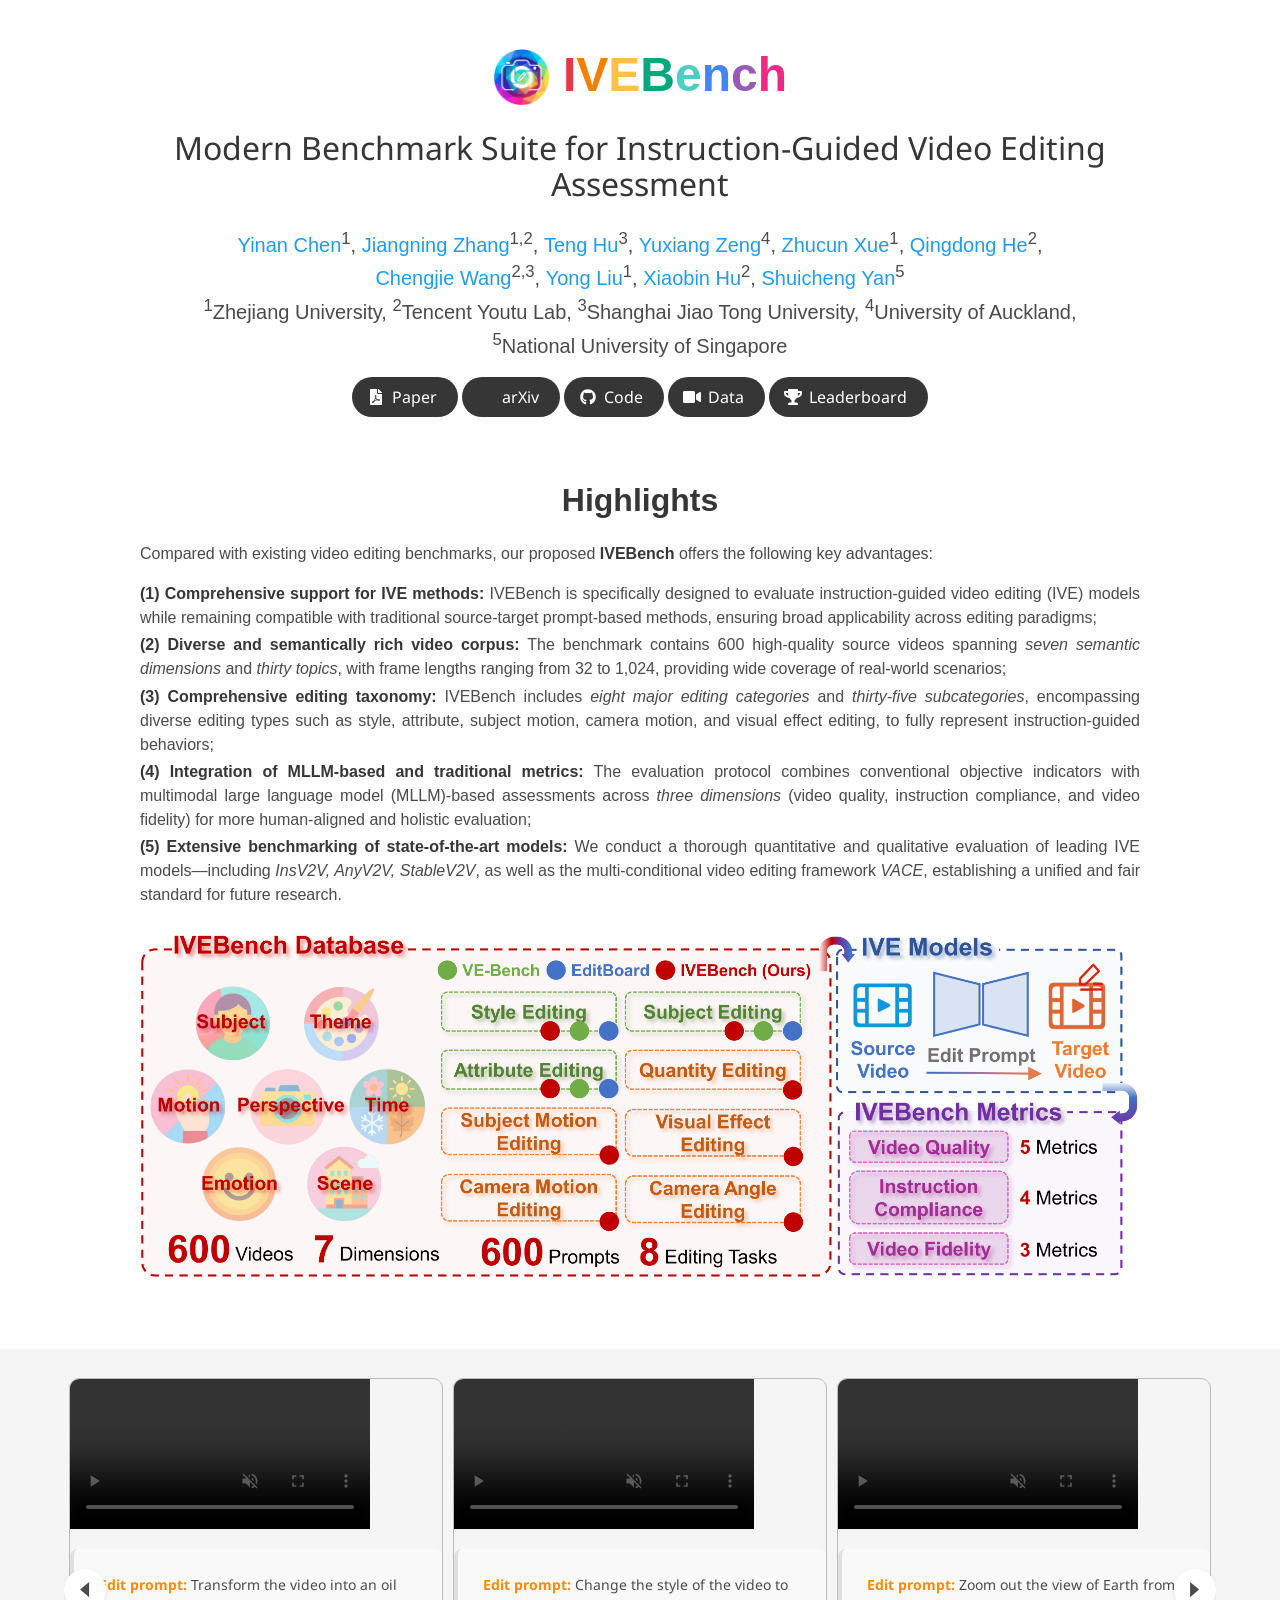
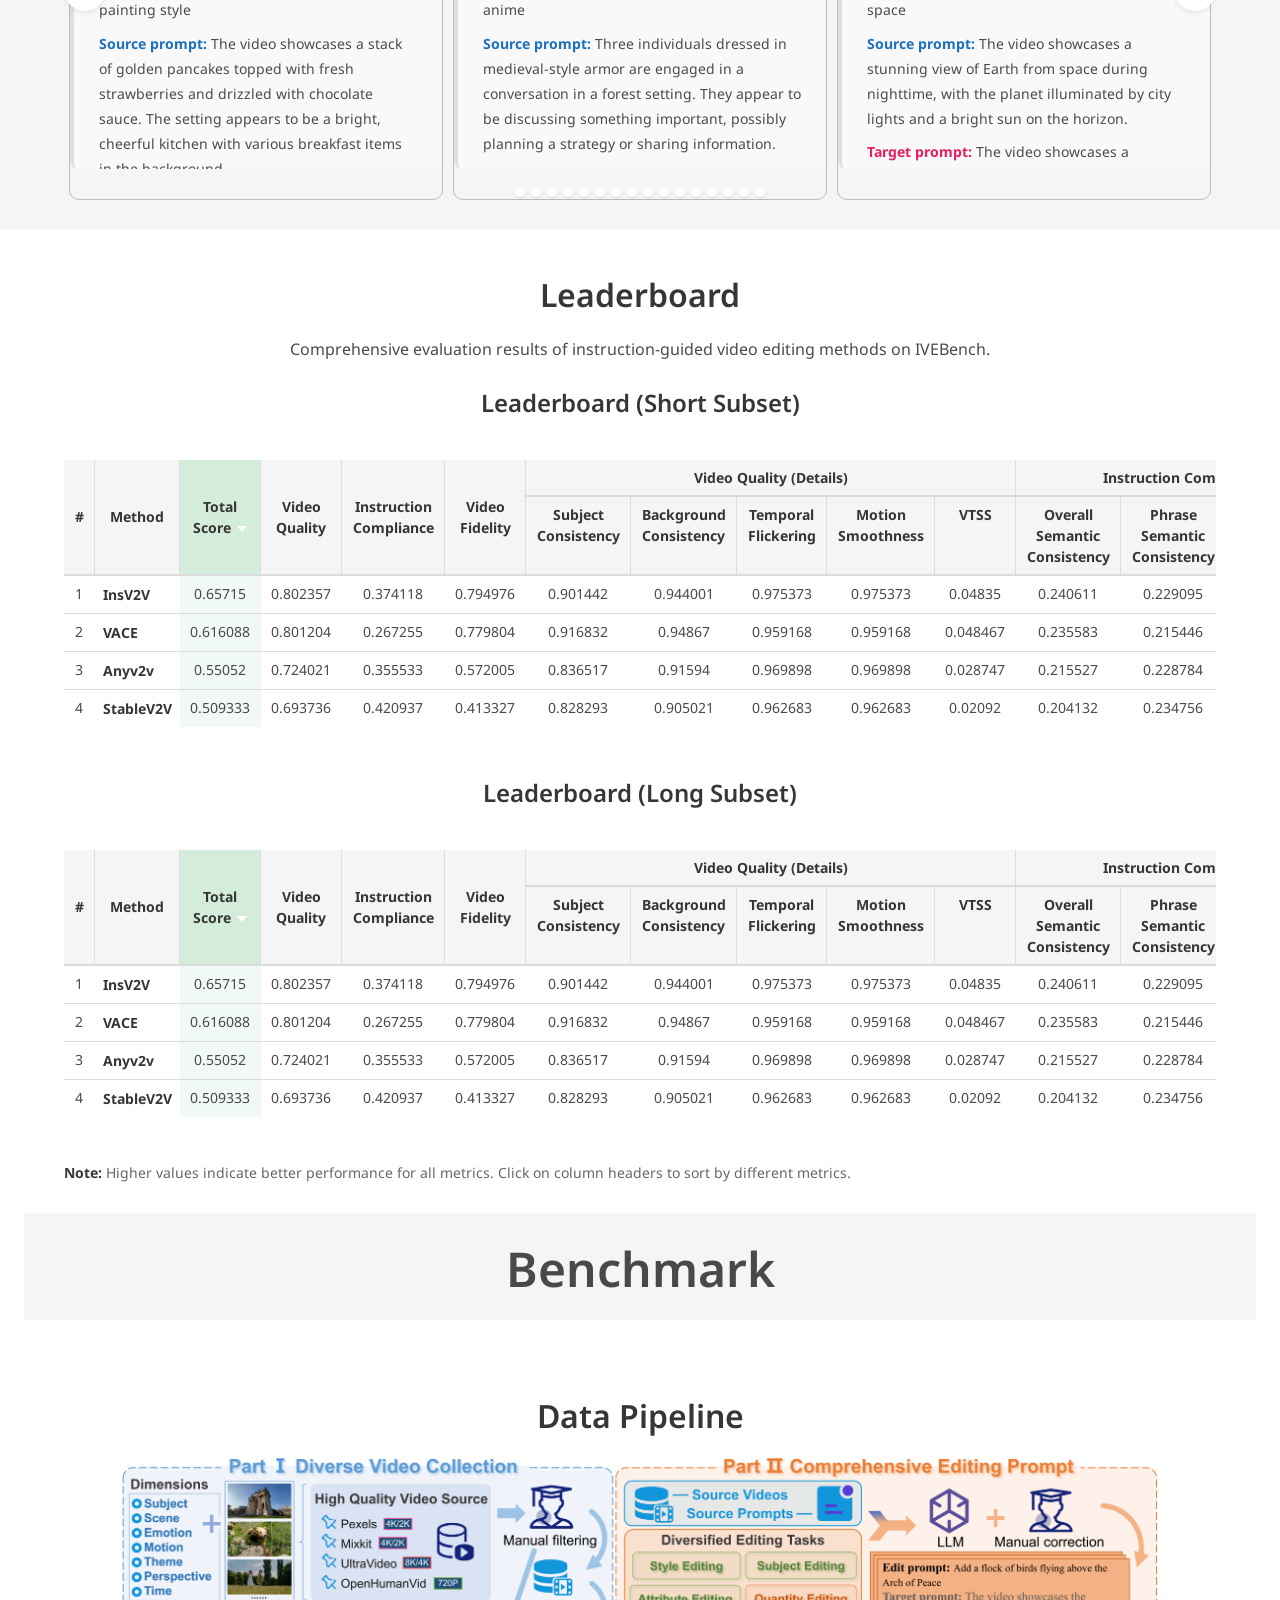
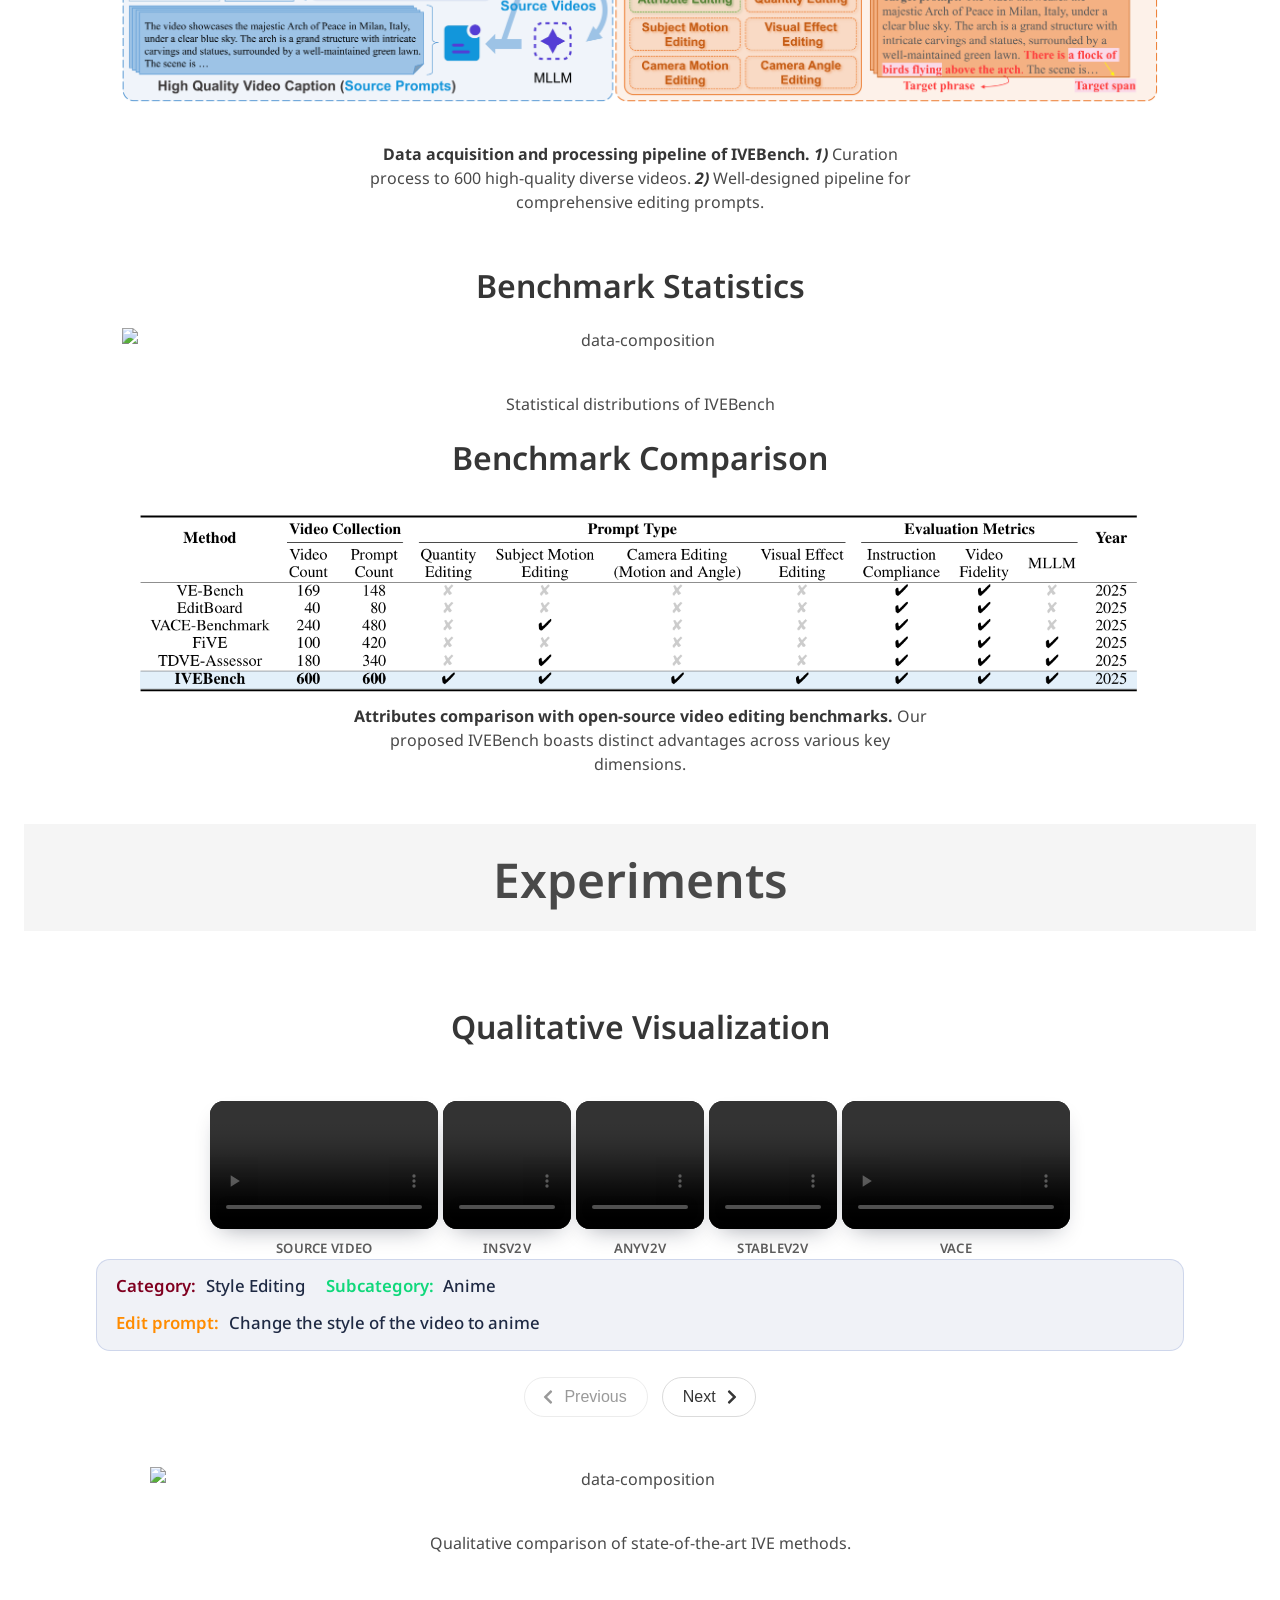
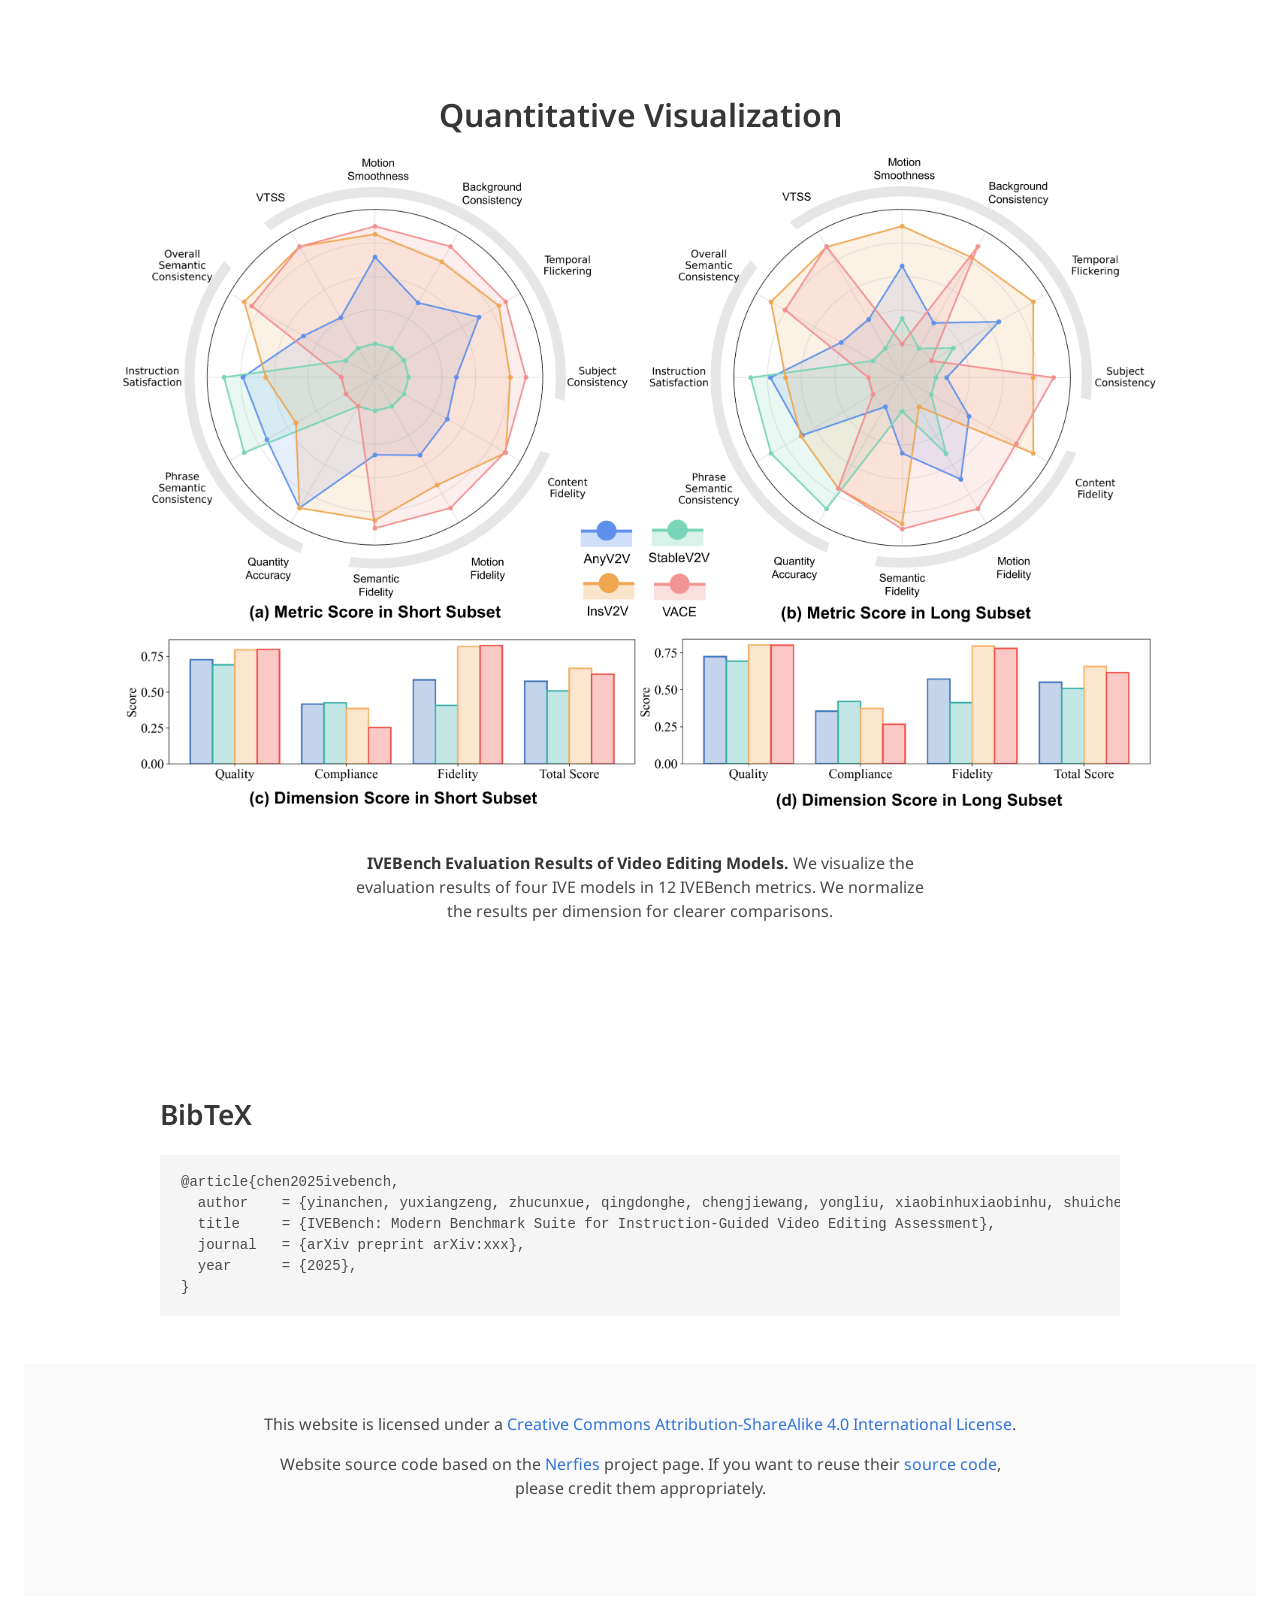
==== commit 210be8cc: "Update" ====
--- a/projects/IVEBench/index.html
+++ b/projects/IVEBench/index.html
@@ -674,7 +674,7 @@
             <div class="publication-links">
               <!-- PDF Link. -->
               <span class="link-block">
-                <a href=""
+                <a href="https://arxiv.org/abs/2510.11647v1"
                    class="external-link button is-normal is-rounded is-dark">
                   <span class="icon">
                       <i class="fas fa-file-pdf"></i>
@@ -695,7 +695,7 @@
               </span>
               <!-- Code Link. -->
               <span class="link-block">
-                <a href=""
+                <a href="https://github.com/RyanChenYN/IVEBench"
                    class="external-link button is-normal is-rounded is-dark">
                   <span class="icon">
                       <i class="fab fa-github"></i>
@@ -705,7 +705,7 @@
               </span>
               <!-- Dataset Link. -->
               <span class="link-block">
-                <a href=""
+                <a href="https://huggingface.co/datasets/Coraxor/IVEBench"
                    class="external-link button is-normal is-rounded is-dark">
                   <span class="icon">
                       <i class="fas fa-video"></i>
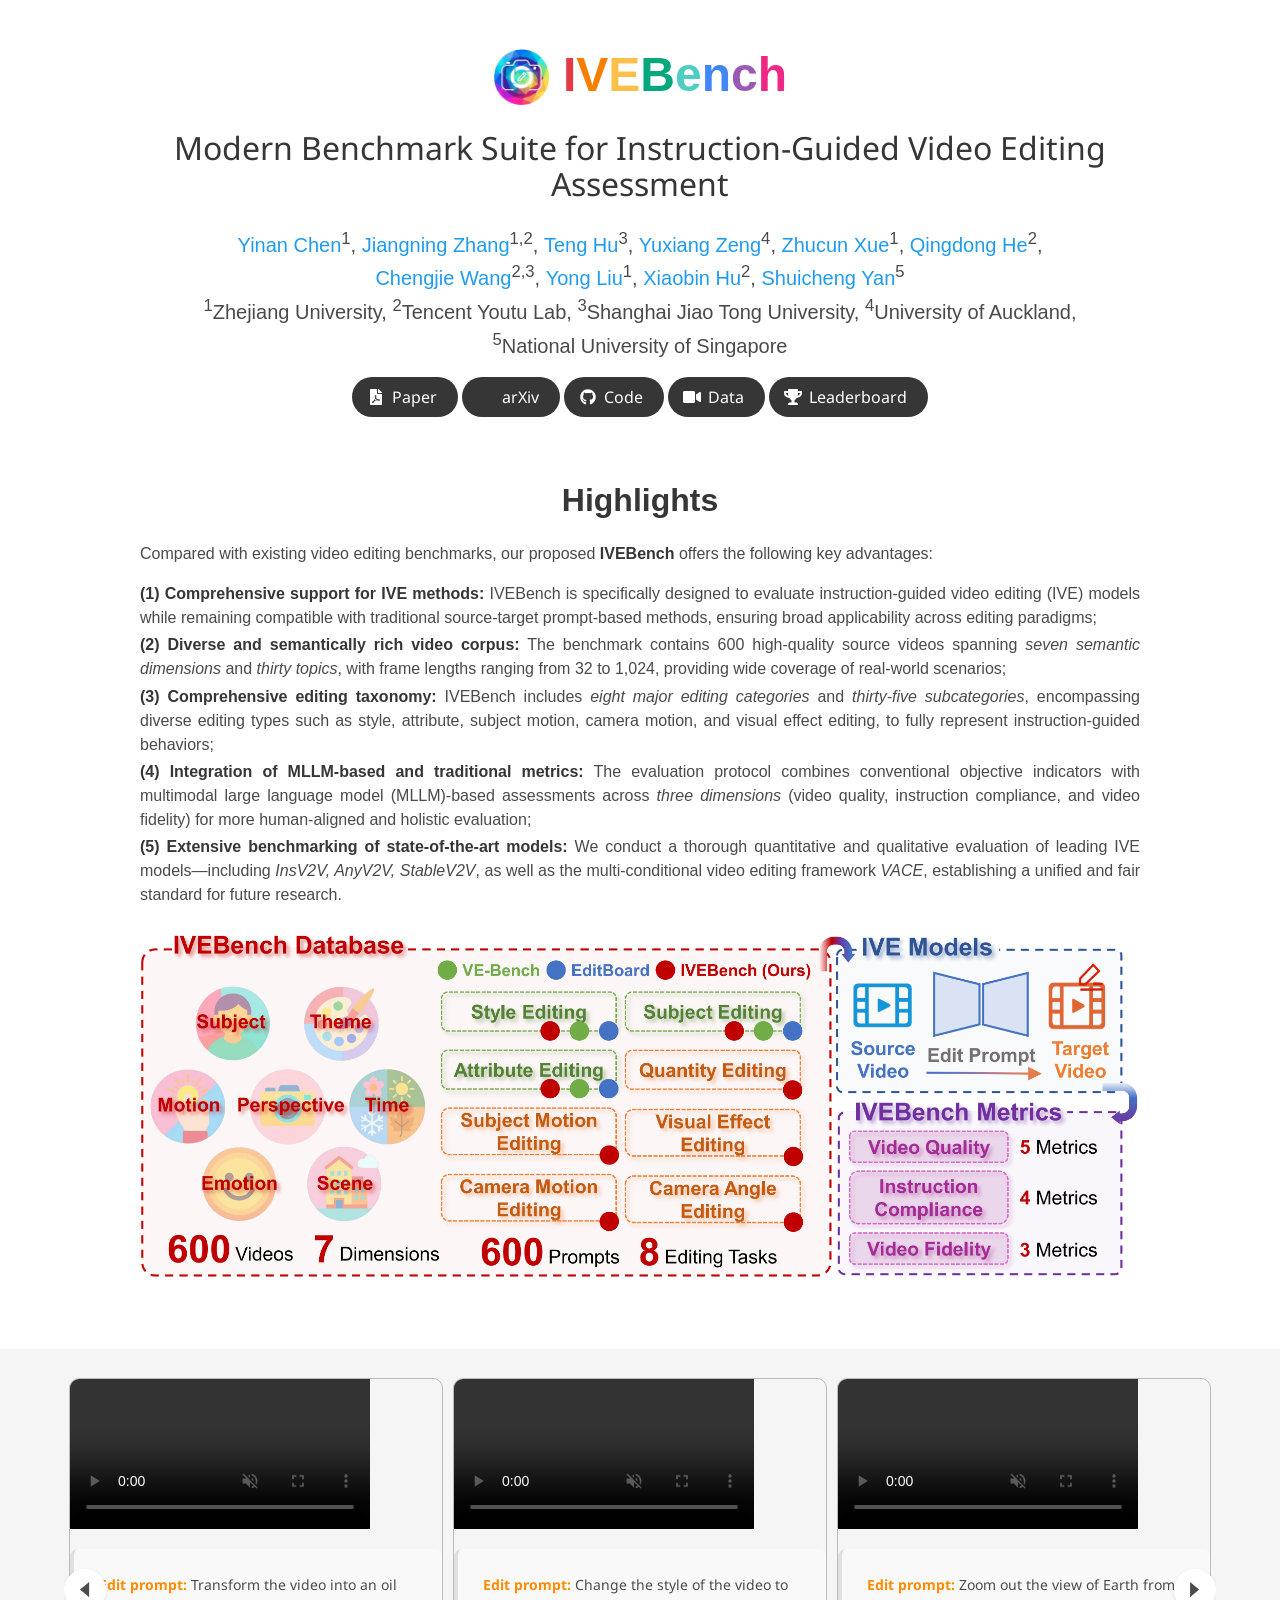
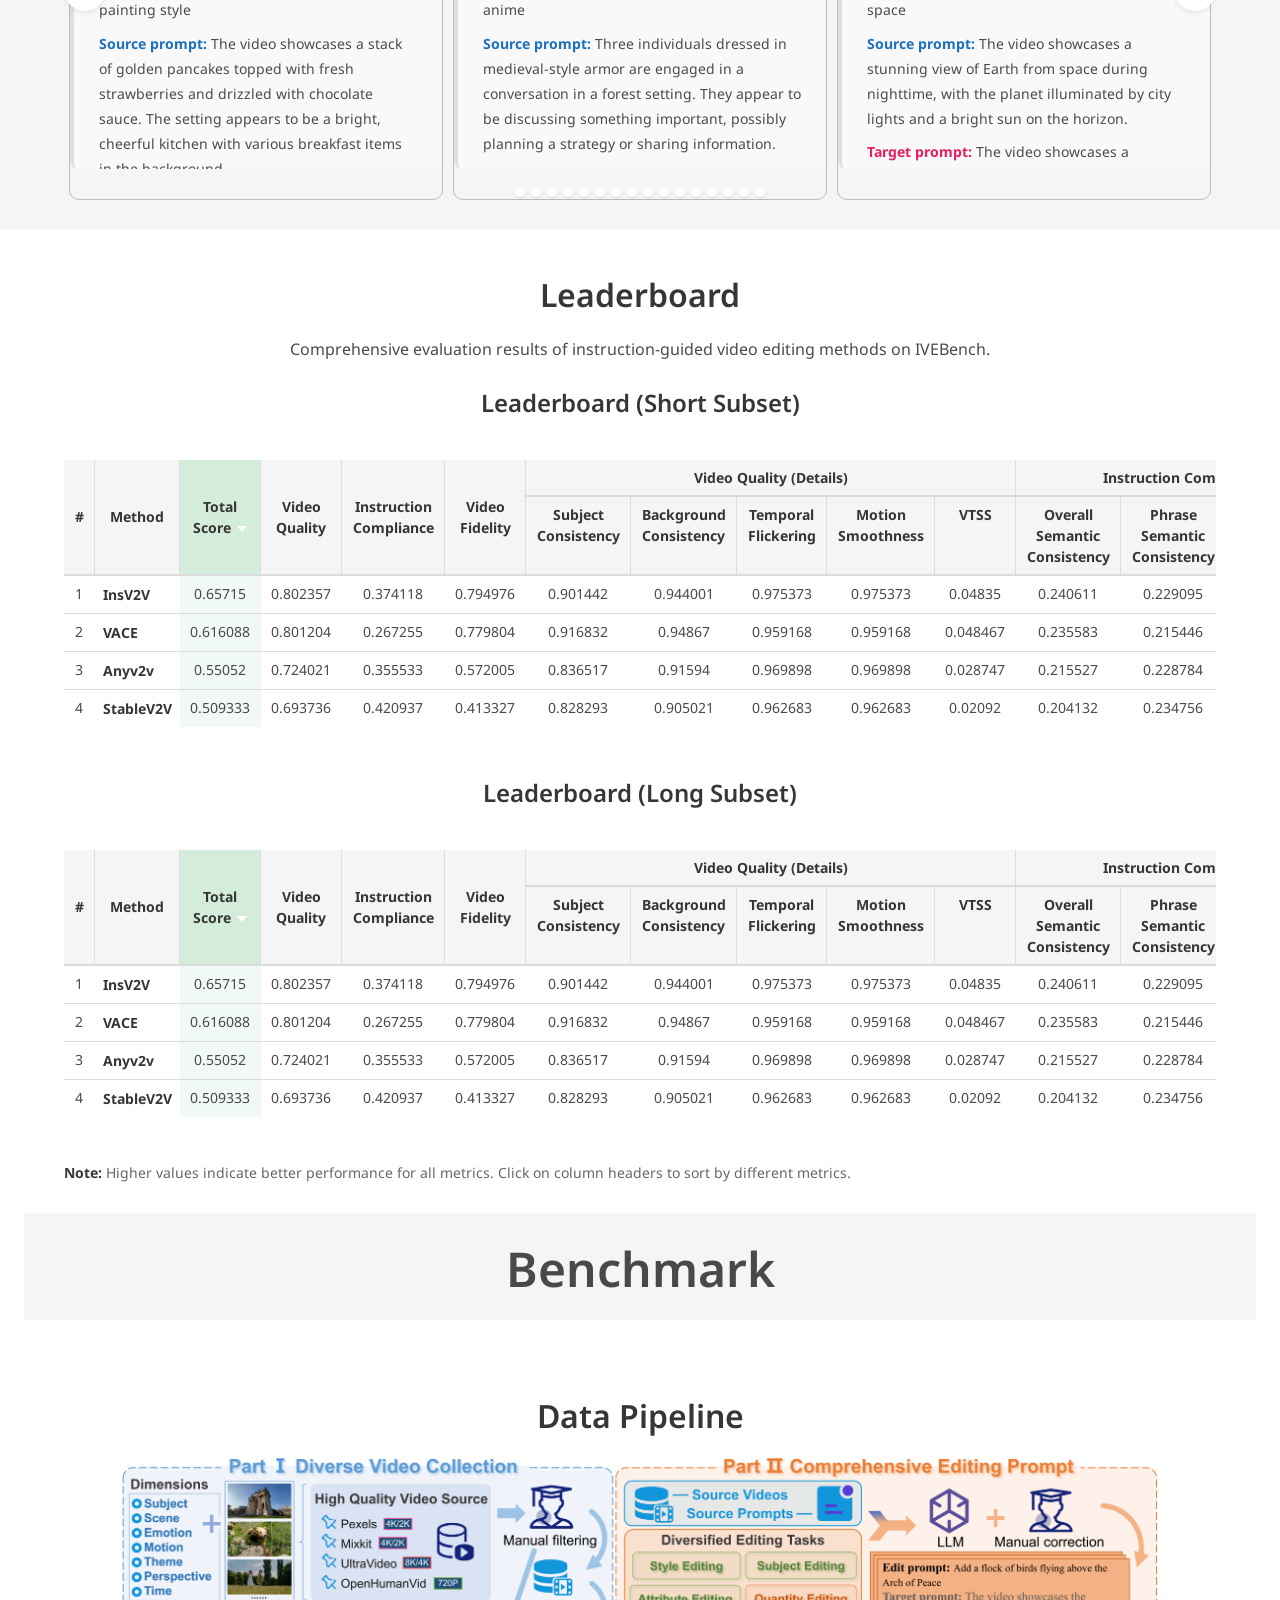
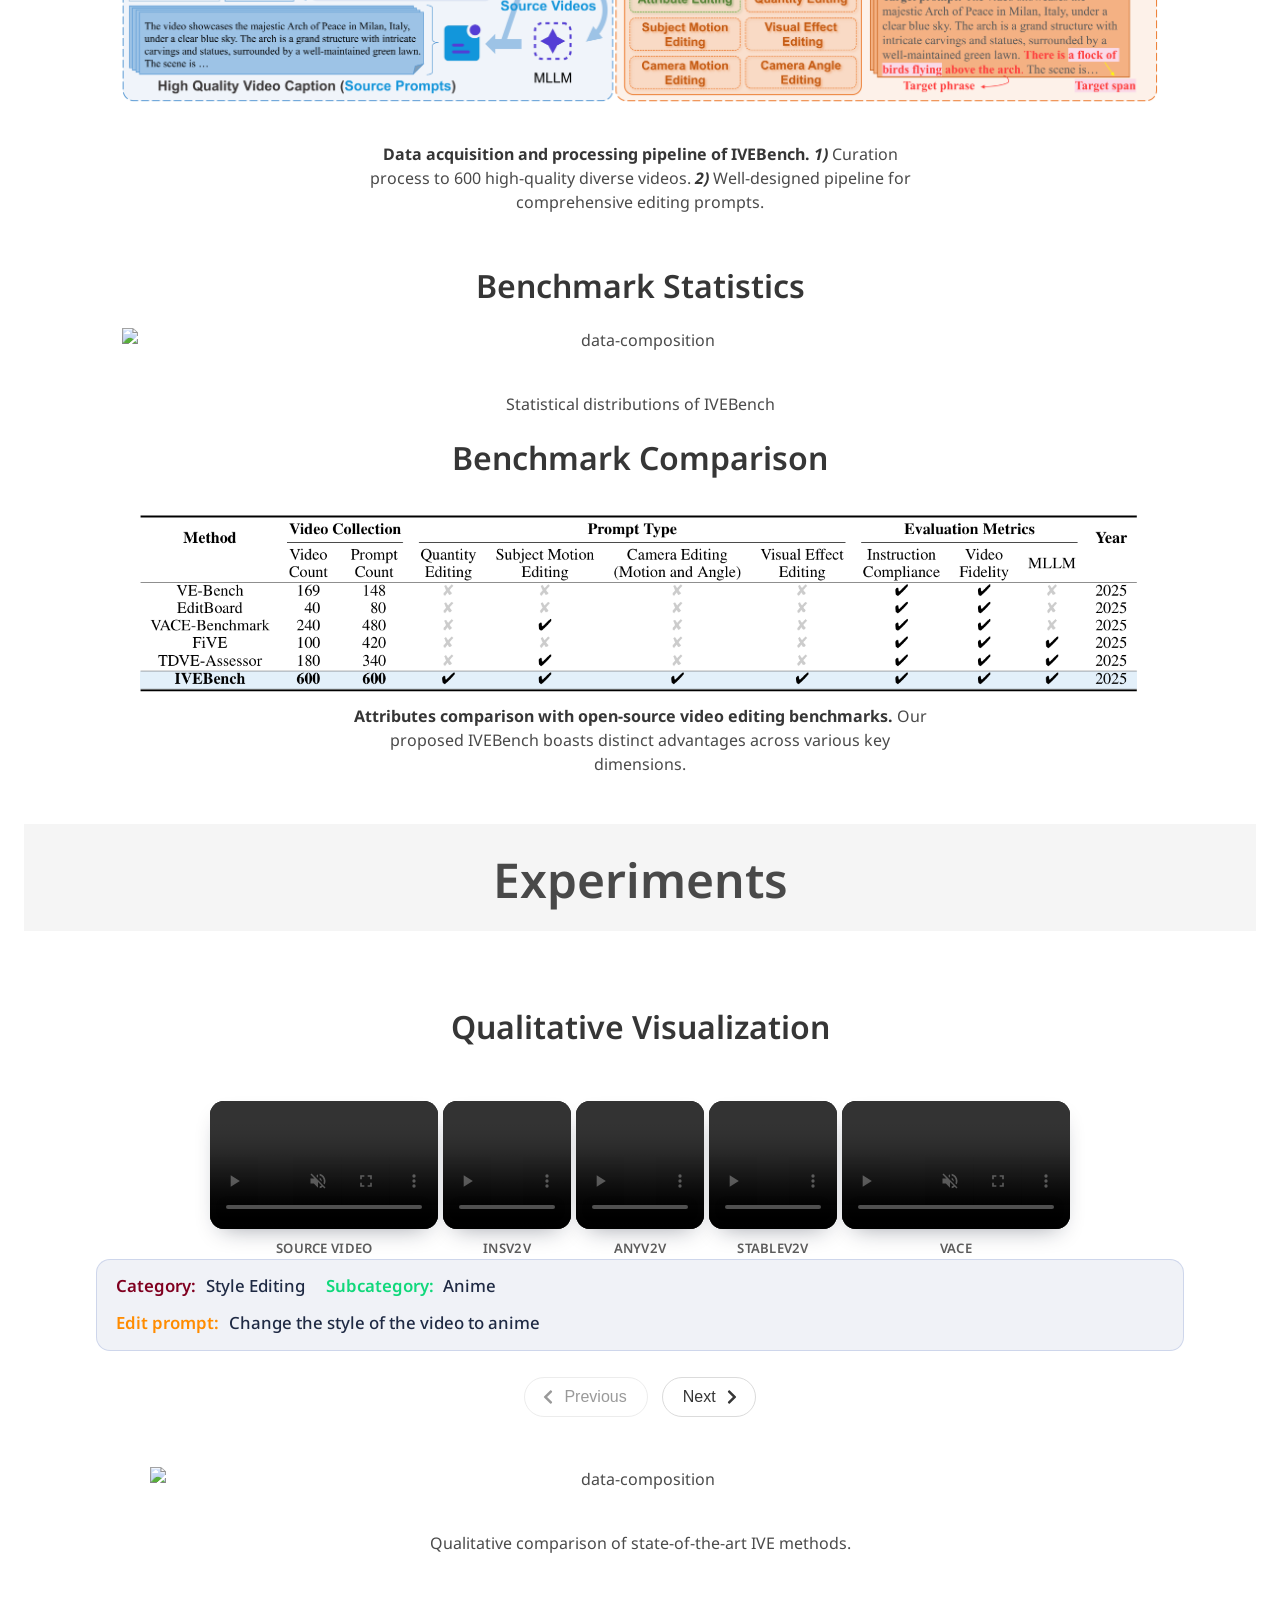
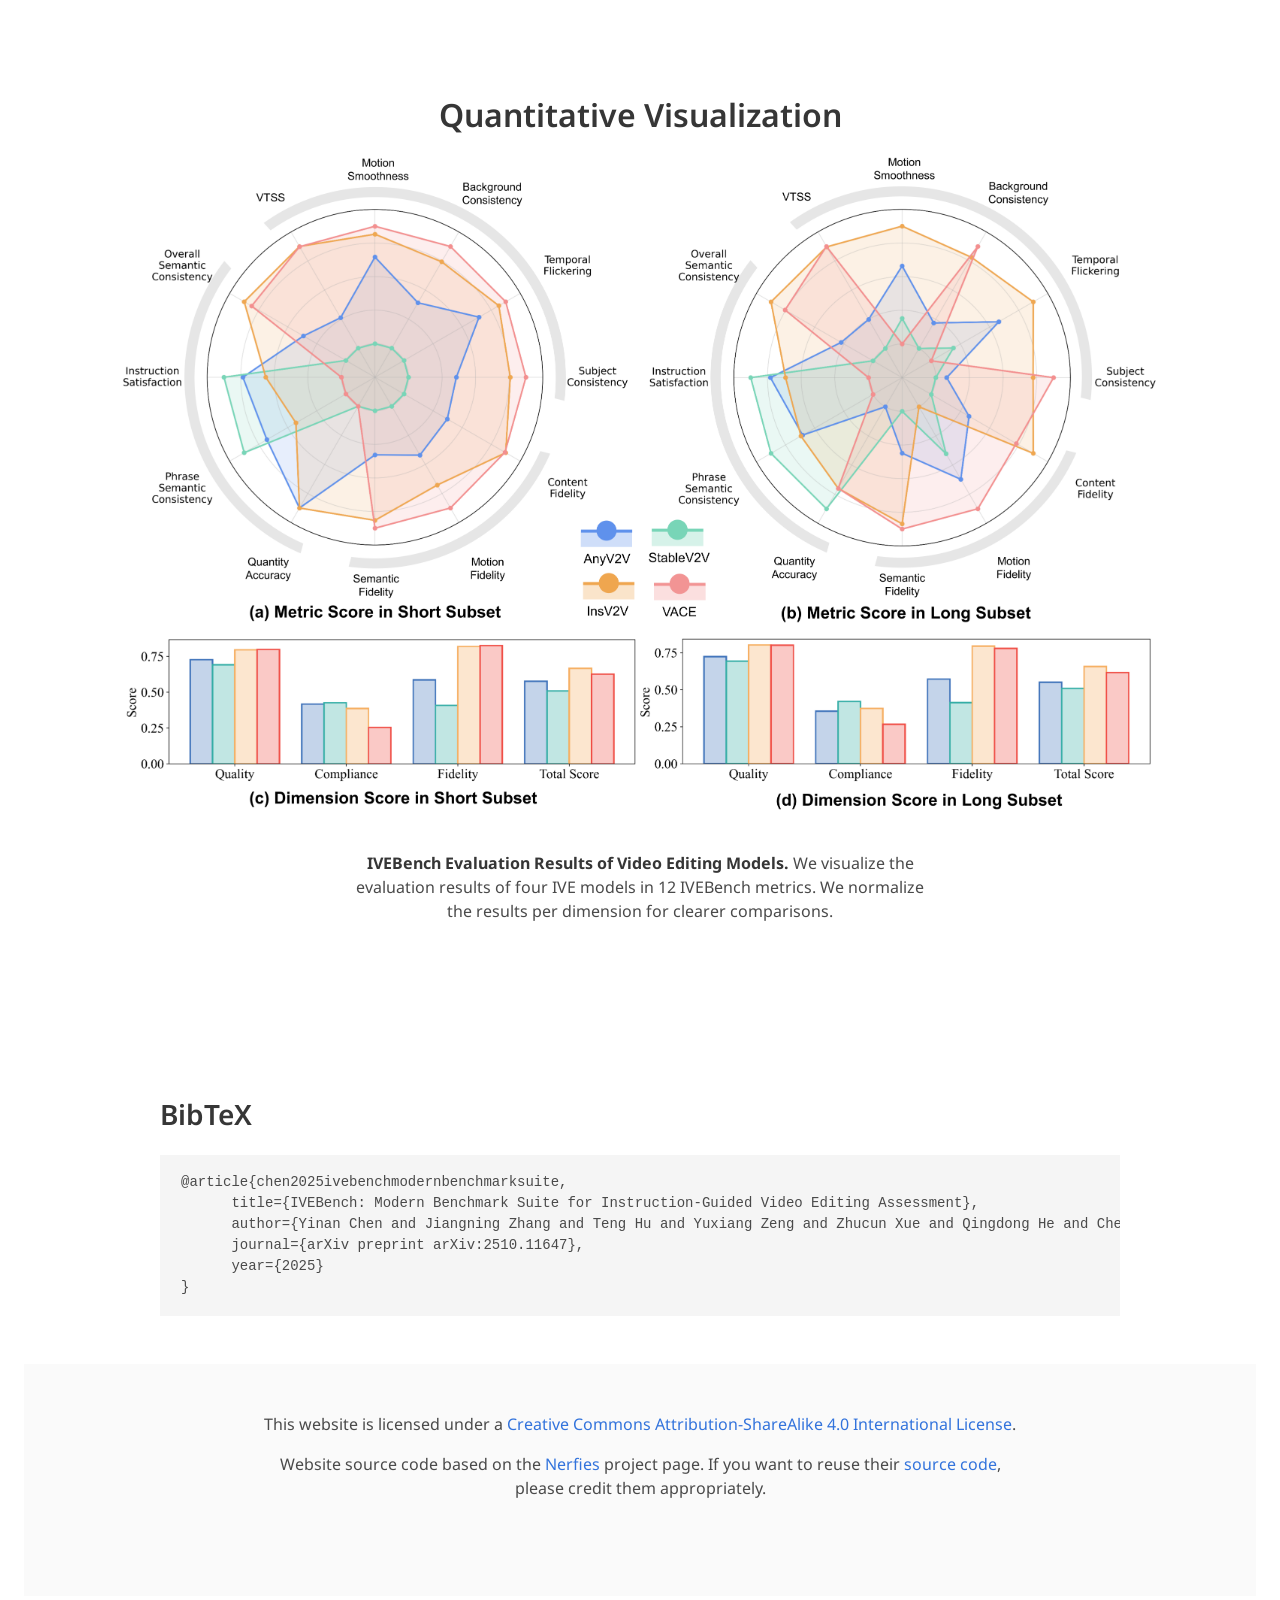
==== commit 99706418: "Update" ====
--- a/projects/IVEBench/index.html
+++ b/projects/IVEBench/index.html
@@ -1752,11 +1752,11 @@
 <section class="section" id="BibTeX">
   <div class="container is-max-desktop content">
     <h2 class="title">BibTeX</h2>
-    <pre><code>@article{chen2025ivebench,
-  author    = {yinanchen, yuxiangzeng, zhucunxue, qingdonghe, chengjiewang, yongliu, xiaobinhuxiaobinhu, shuichengyan},
-  title     = {IVEBench: Modern Benchmark Suite for Instruction-Guided Video Editing Assessment},
-  journal   = {arXiv preprint arXiv:xxx},
-  year      = {2025},
+    <pre><code>@article{chen2025ivebenchmodernbenchmarksuite,
+      title={IVEBench: Modern Benchmark Suite for Instruction-Guided Video Editing Assessment}, 
+      author={Yinan Chen and Jiangning Zhang and Teng Hu and Yuxiang Zeng and Zhucun Xue and Qingdong He and Chengjie Wang and Yong Liu and Xiaobin Hu and Shuicheng Yan},
+      journal={arXiv preprint arXiv:2510.11647},
+      year={2025}
 }</code></pre>
   </div>
 </section>
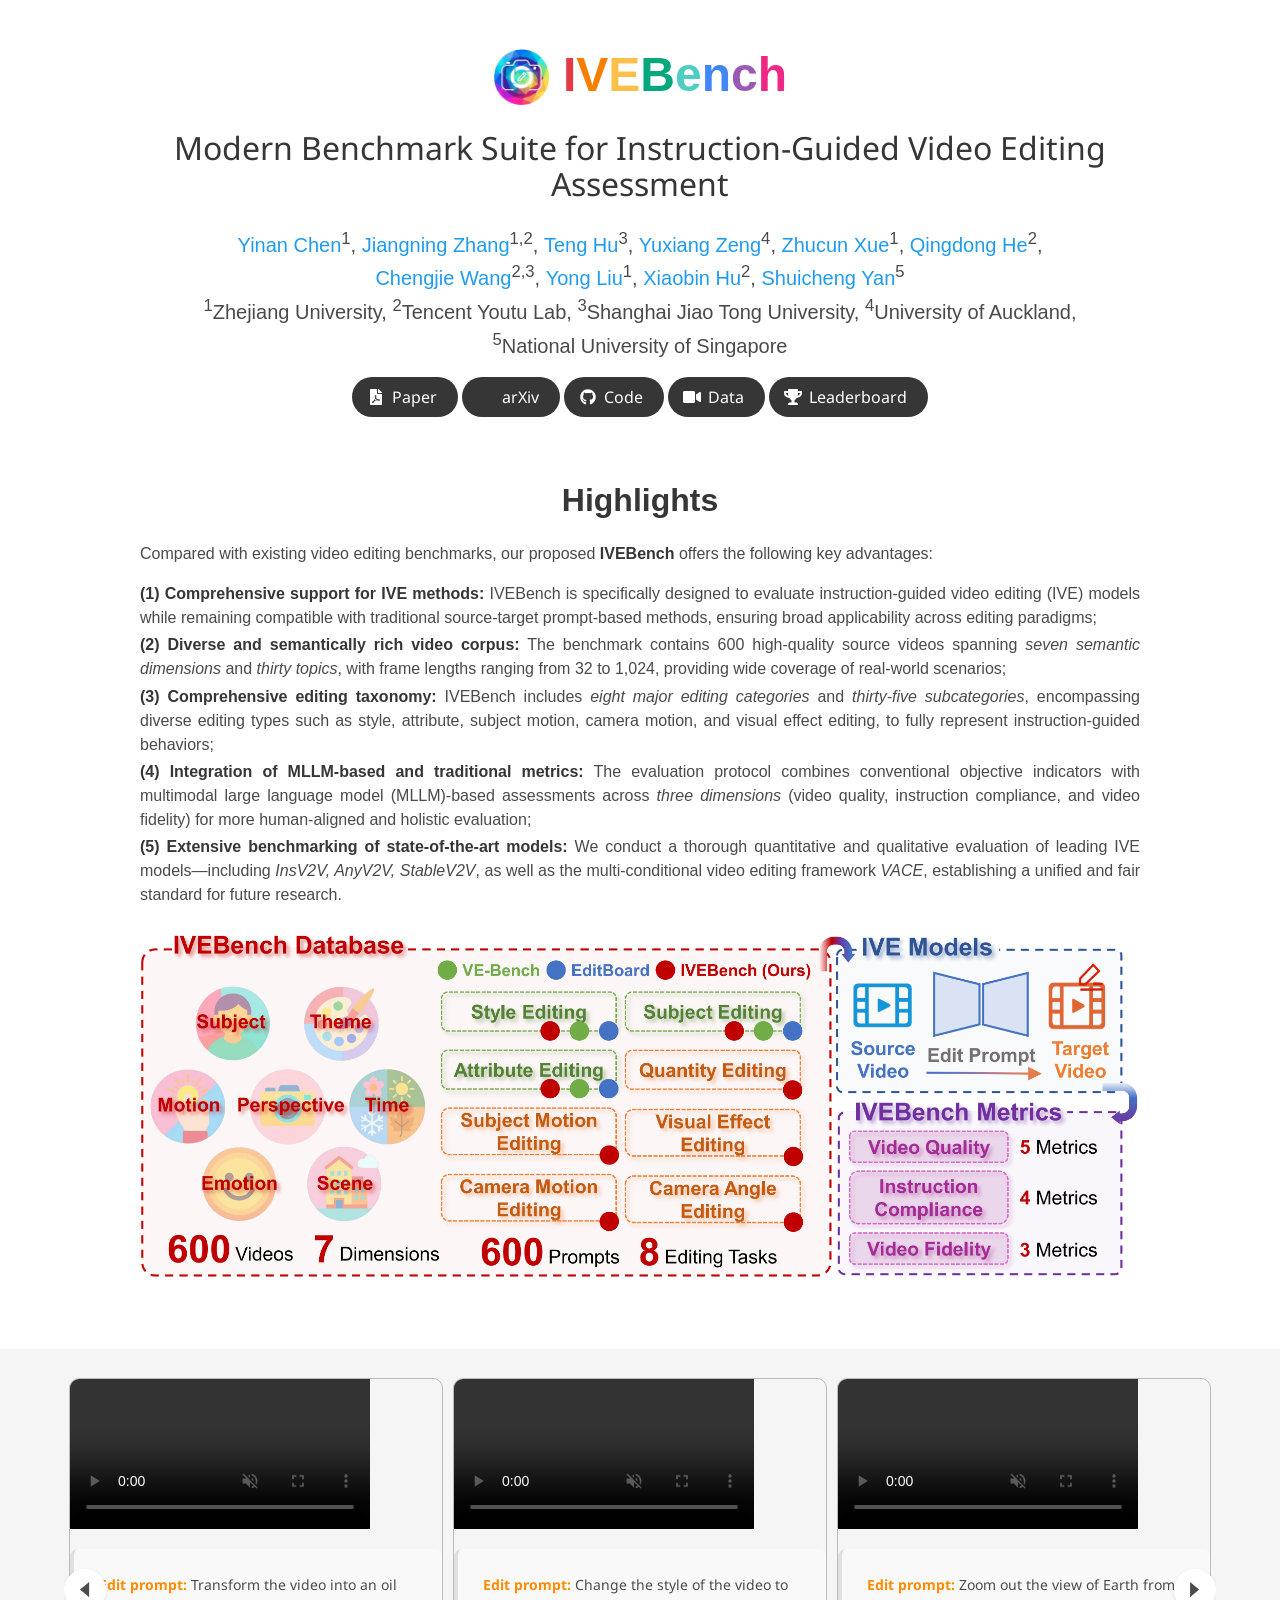
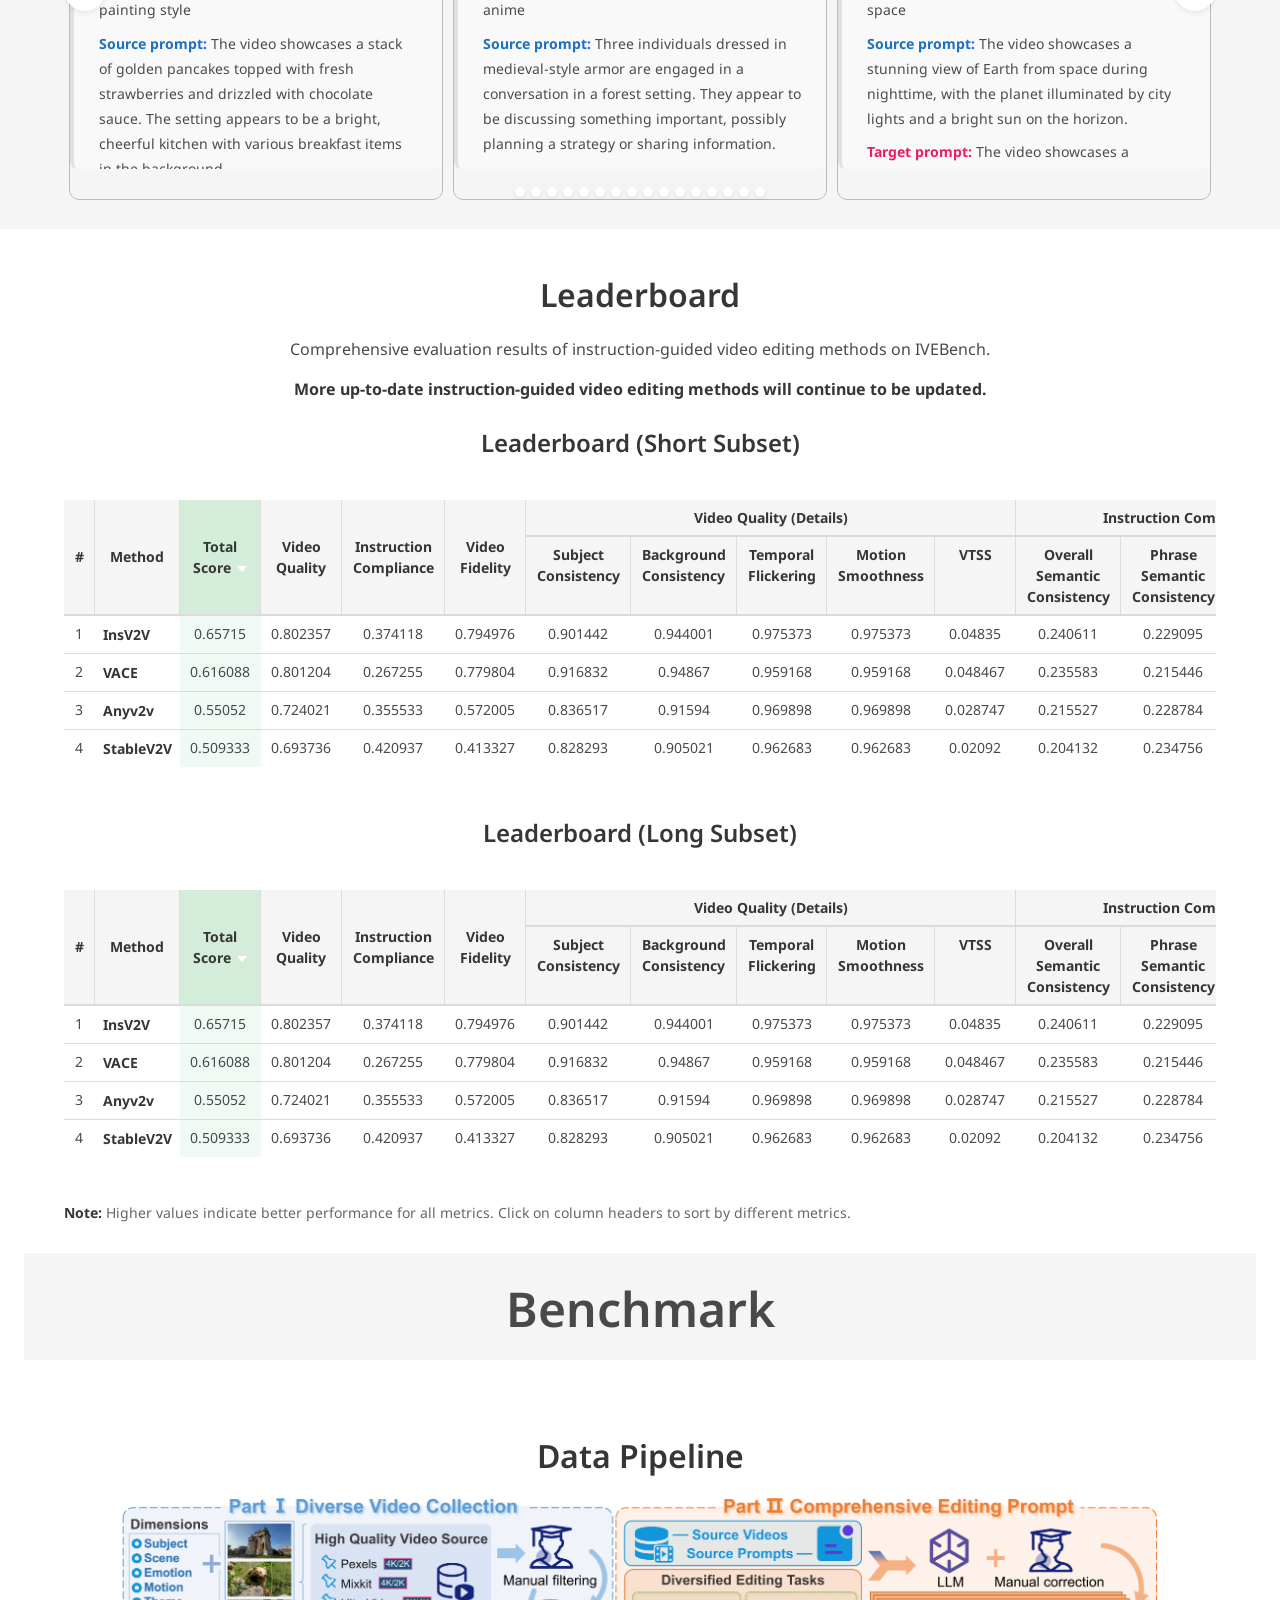
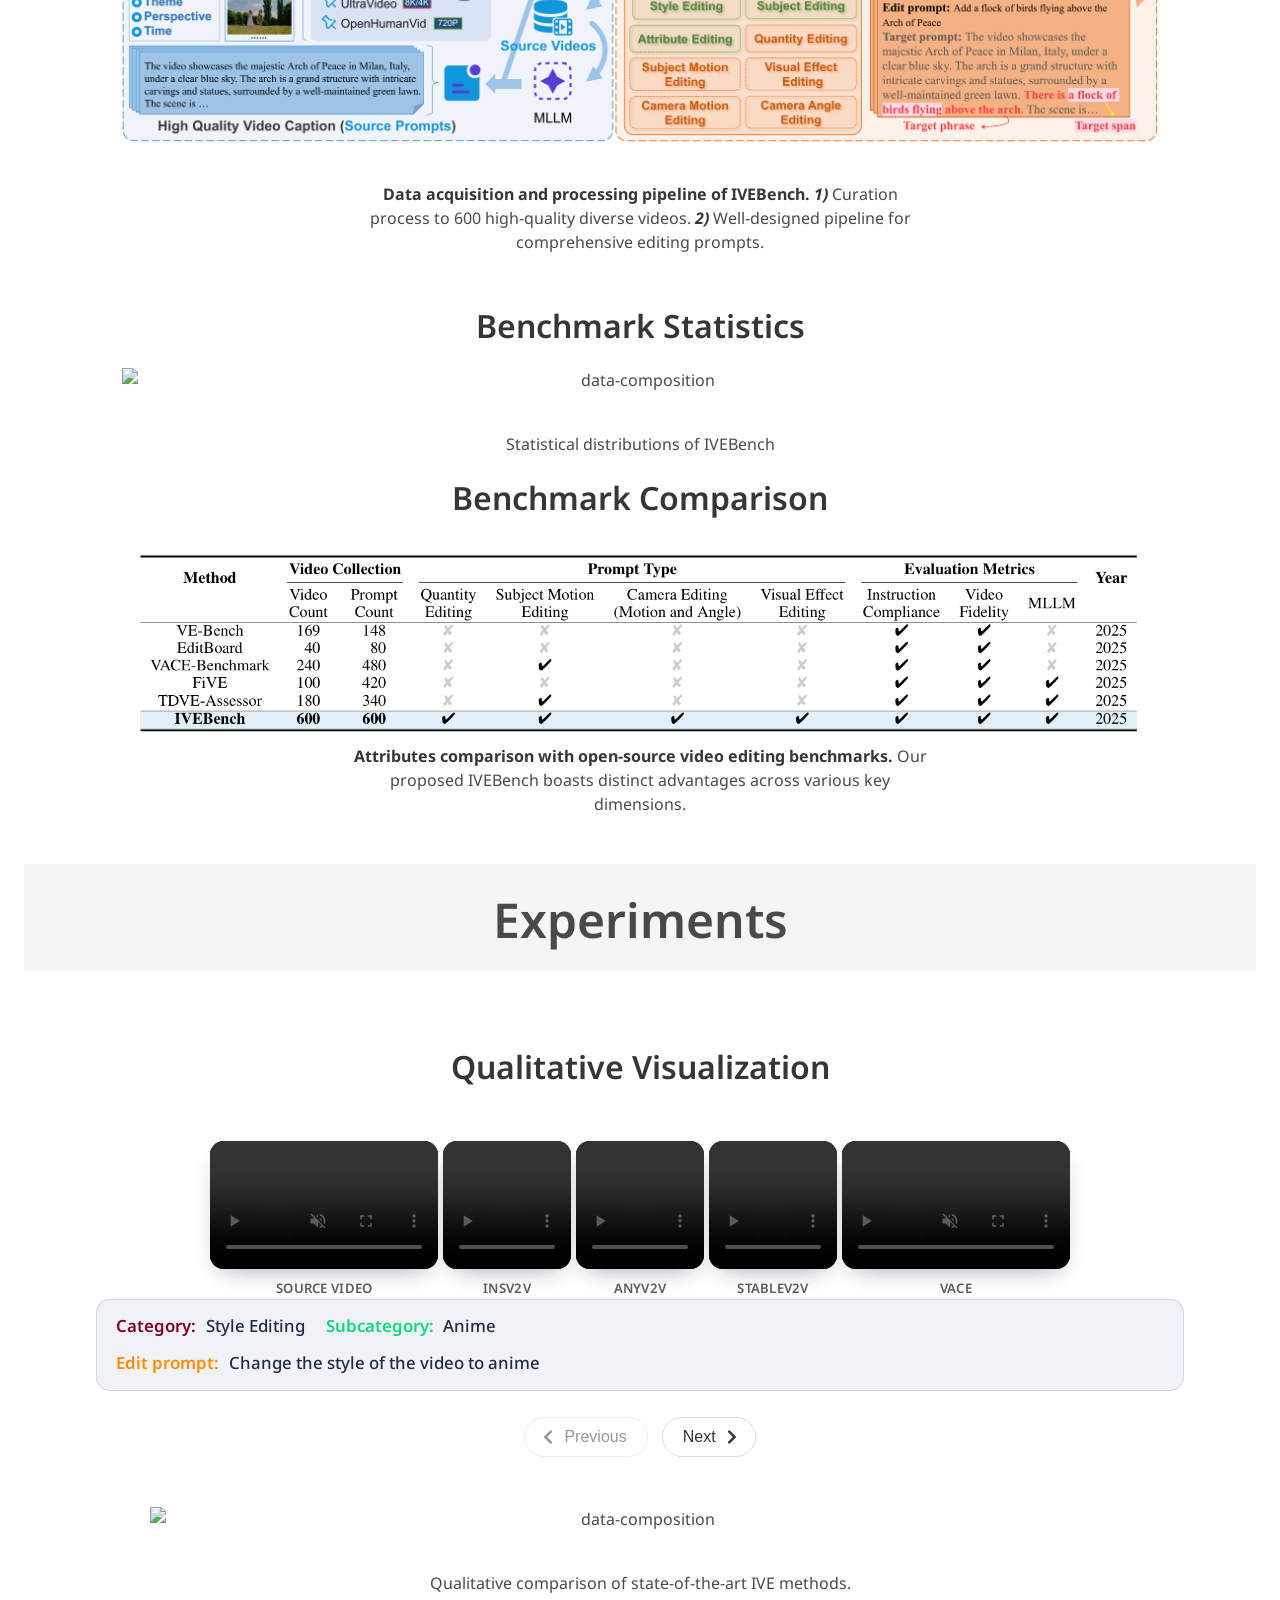
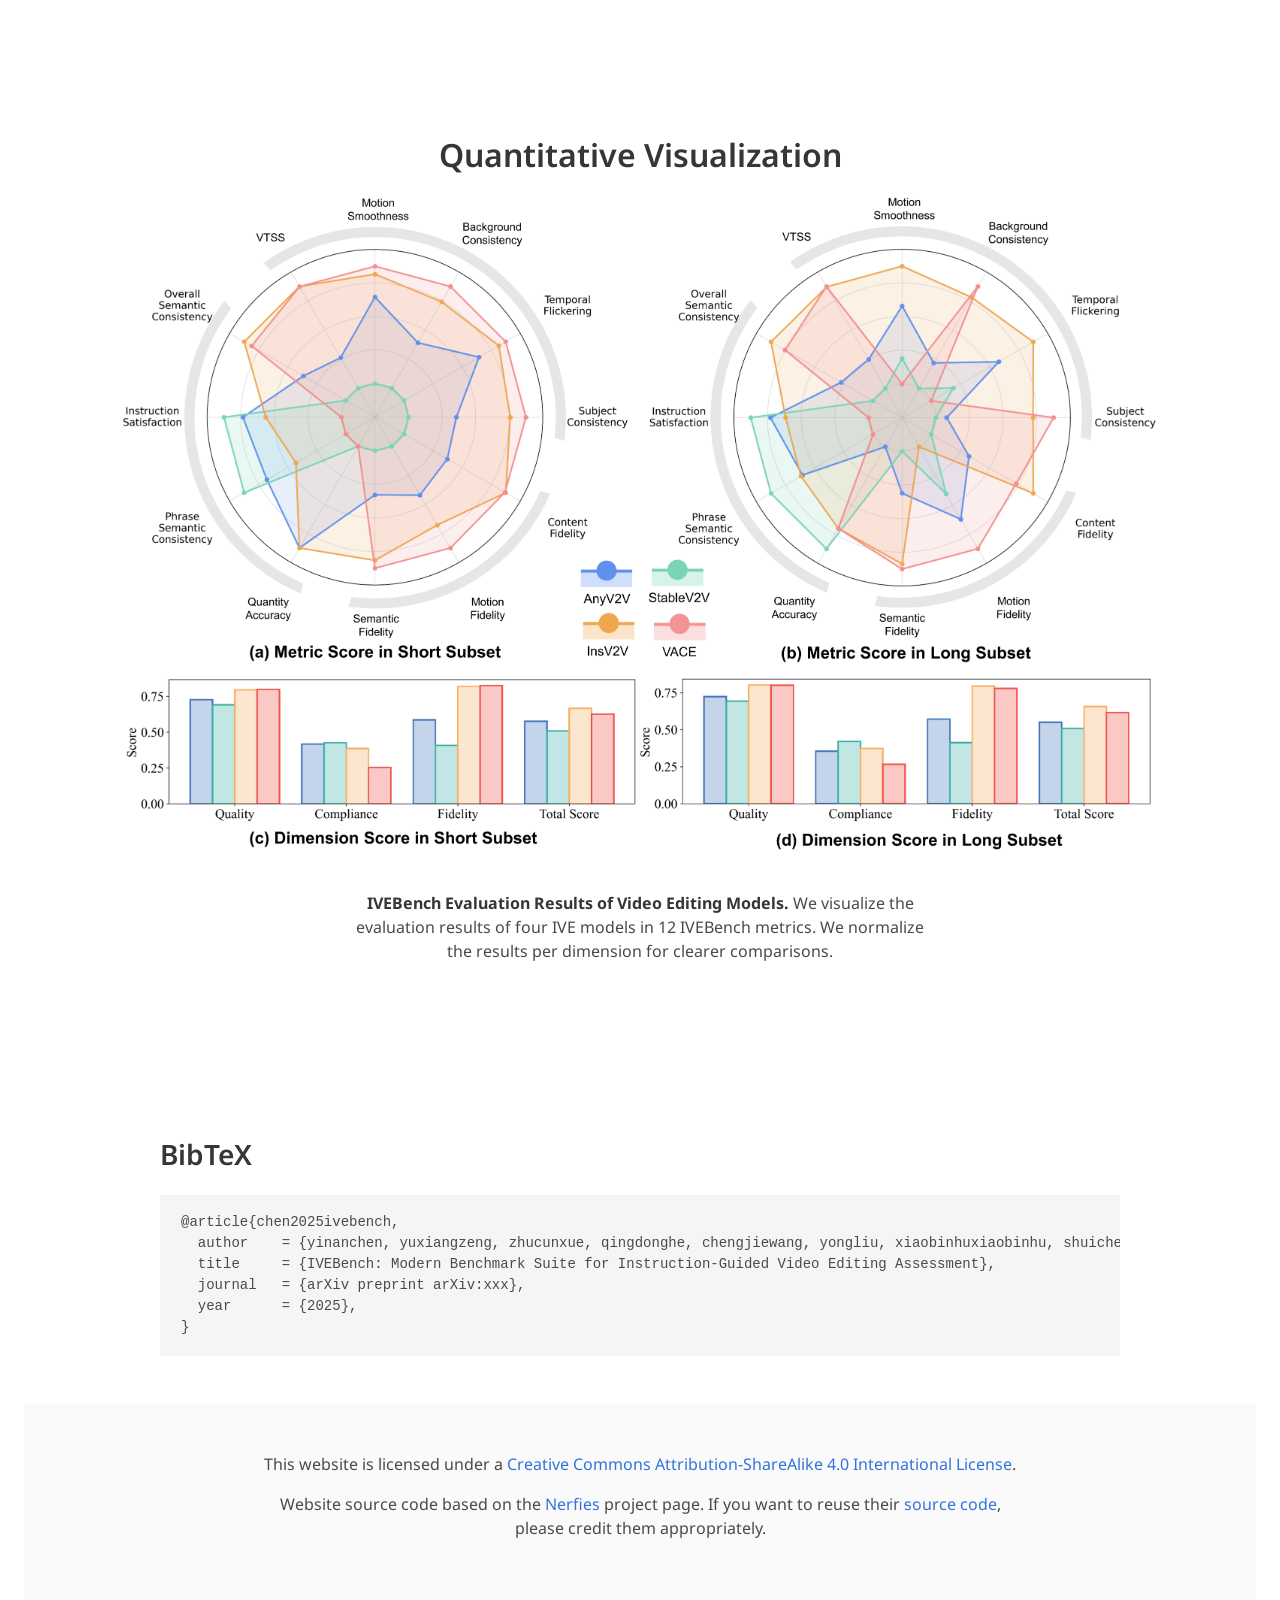
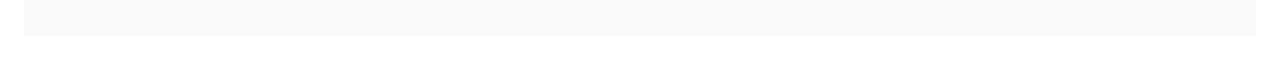
==== commit b268008b: "Update" ====
--- a/projects/IVEBench/index.html
+++ b/projects/IVEBench/index.html
@@ -674,7 +674,7 @@
             <div class="publication-links">
               <!-- PDF Link. -->
               <span class="link-block">
-                <a href="https://arxiv.org/abs/2510.11647v1"
+                <a href="https://arxiv.org/pdf/2510.11647"
                    class="external-link button is-normal is-rounded is-dark">
                   <span class="icon">
                       <i class="fas fa-file-pdf"></i>
@@ -683,7 +683,7 @@
                 </a>
               </span>
               <span class="link-block">
-                <a href=""
+                <a href="https://arxiv.org/abs/2510.11647"
                    class="external-link button is-normal is-rounded is-dark">
                   <span class="icon">
                       <i class="ai ai-arxiv"></i>
@@ -969,6 +969,7 @@
         <div class="content">
           <p class="mt-3">Comprehensive evaluation results of instruction-guided video editing methods on IVEBench.
           </p>
+          <p class="mt-3"><strong>More up-to-date instruction-guided video editing methods will continue to be updated.</strong></p>
 
           <h2 class="subtitle is-4" id="leaderboard_short">Leaderboard (Short Subset)</h2>
 
@@ -1752,11 +1753,11 @@
 <section class="section" id="BibTeX">
   <div class="container is-max-desktop content">
     <h2 class="title">BibTeX</h2>
-    <pre><code>@article{chen2025ivebenchmodernbenchmarksuite,
-      title={IVEBench: Modern Benchmark Suite for Instruction-Guided Video Editing Assessment}, 
-      author={Yinan Chen and Jiangning Zhang and Teng Hu and Yuxiang Zeng and Zhucun Xue and Qingdong He and Chengjie Wang and Yong Liu and Xiaobin Hu and Shuicheng Yan},
-      journal={arXiv preprint arXiv:2510.11647},
-      year={2025}
+    <pre><code>@article{chen2025ivebench,
+  author    = {yinanchen, yuxiangzeng, zhucunxue, qingdonghe, chengjiewang, yongliu, xiaobinhuxiaobinhu, shuichengyan},
+  title     = {IVEBench: Modern Benchmark Suite for Instruction-Guided Video Editing Assessment},
+  journal   = {arXiv preprint arXiv:xxx},
+  year      = {2025},
 }</code></pre>
   </div>
 </section>
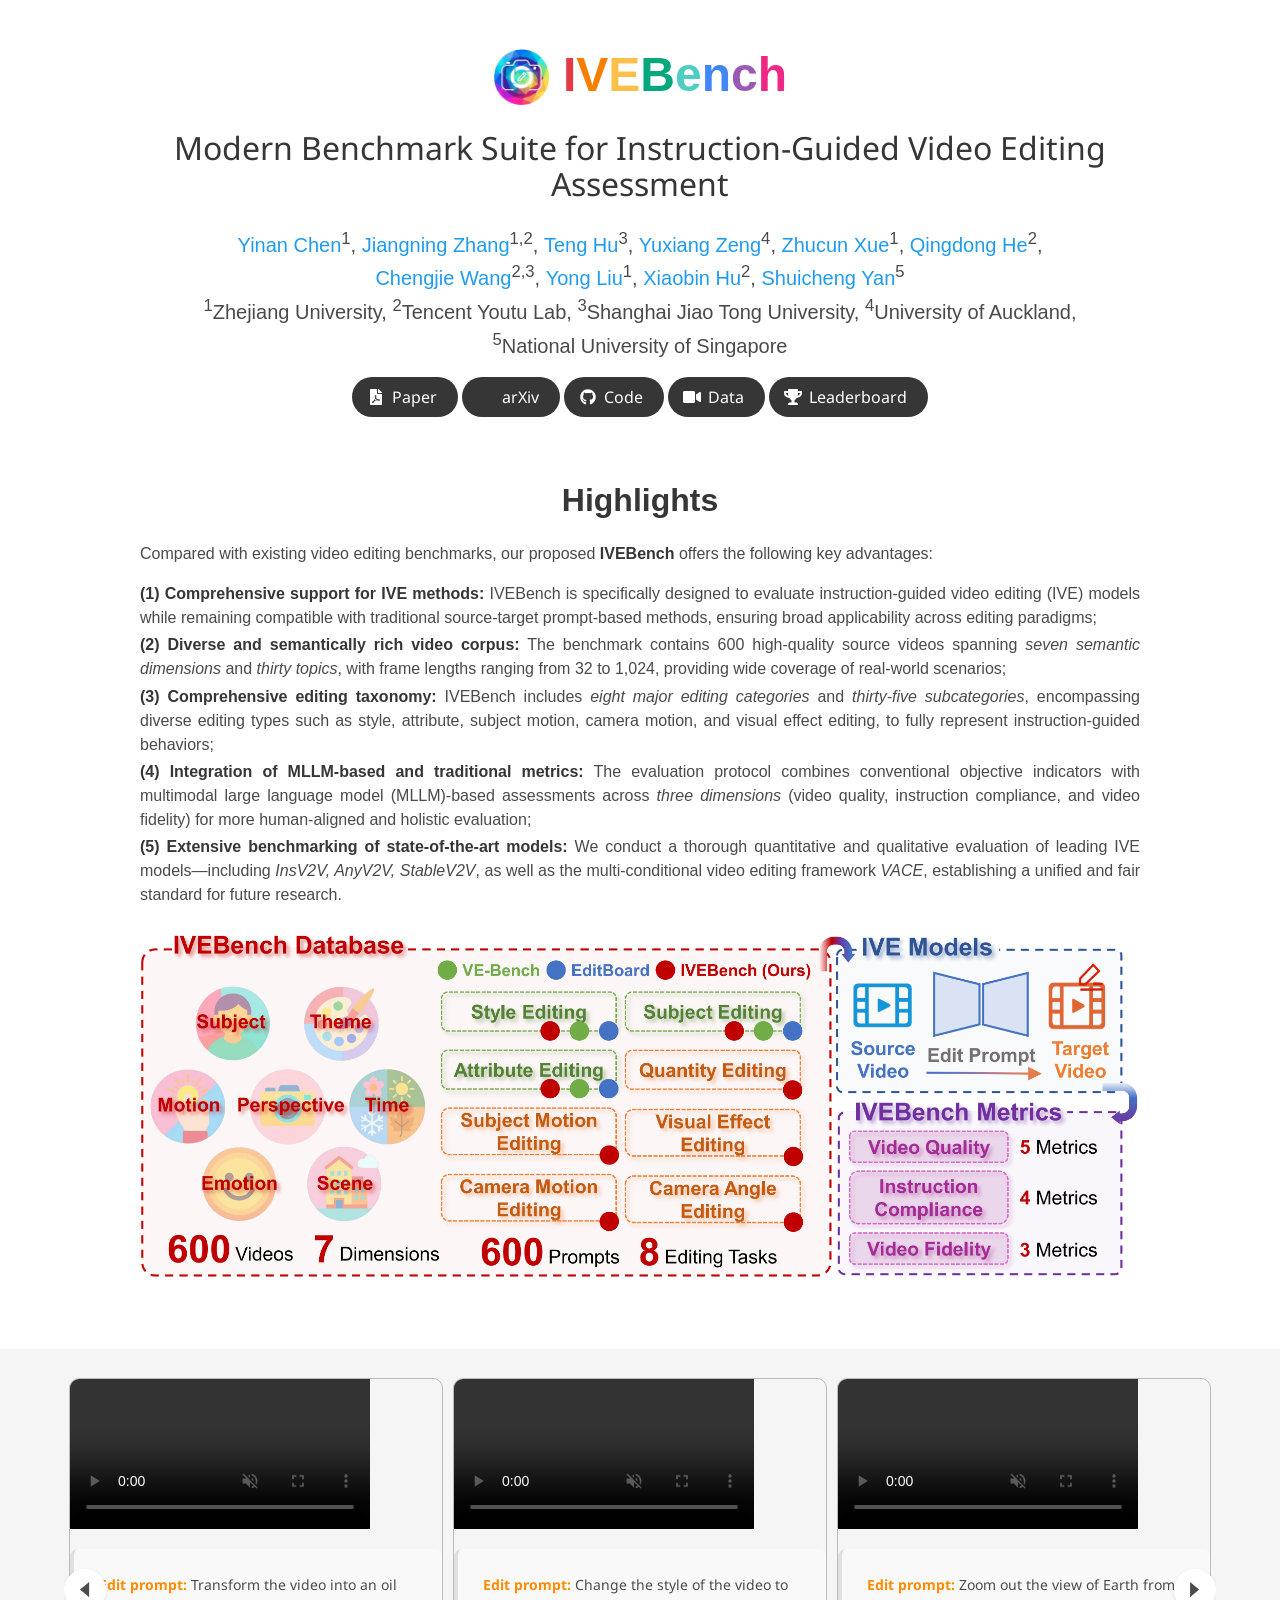
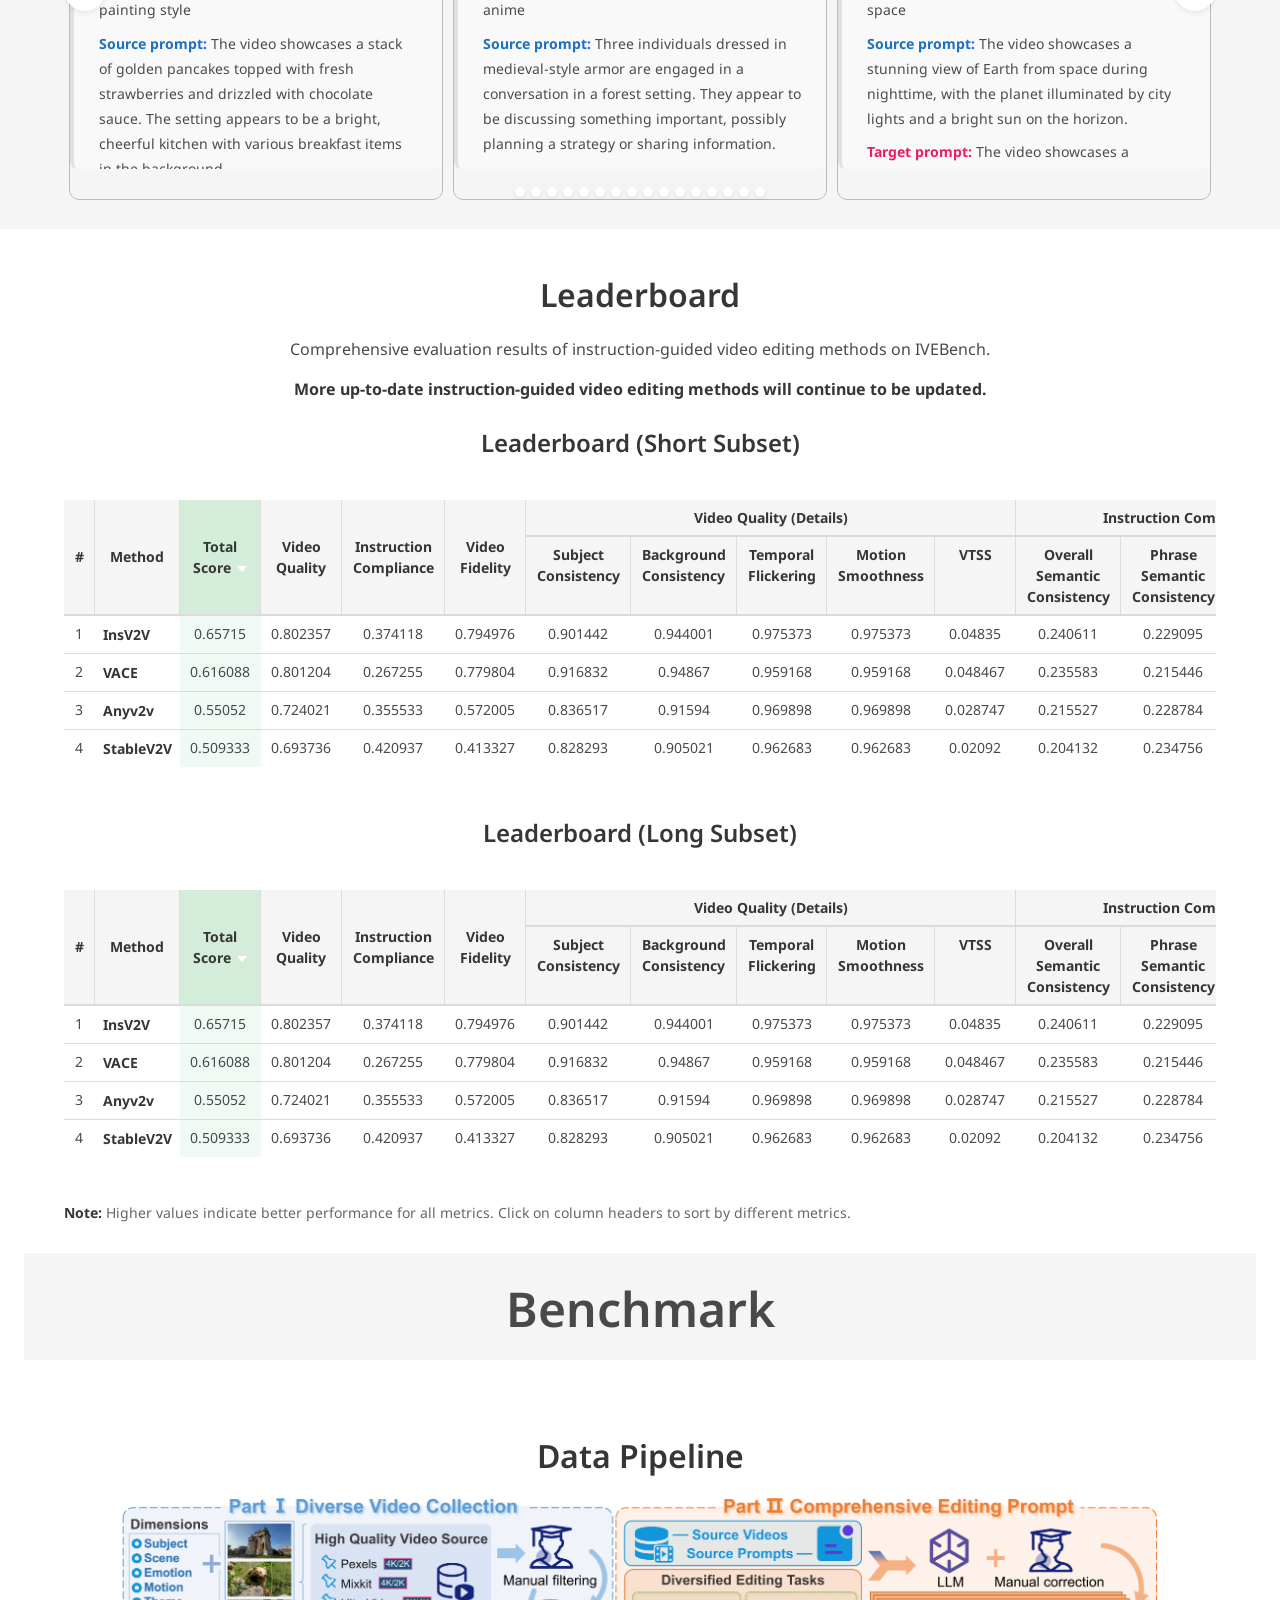
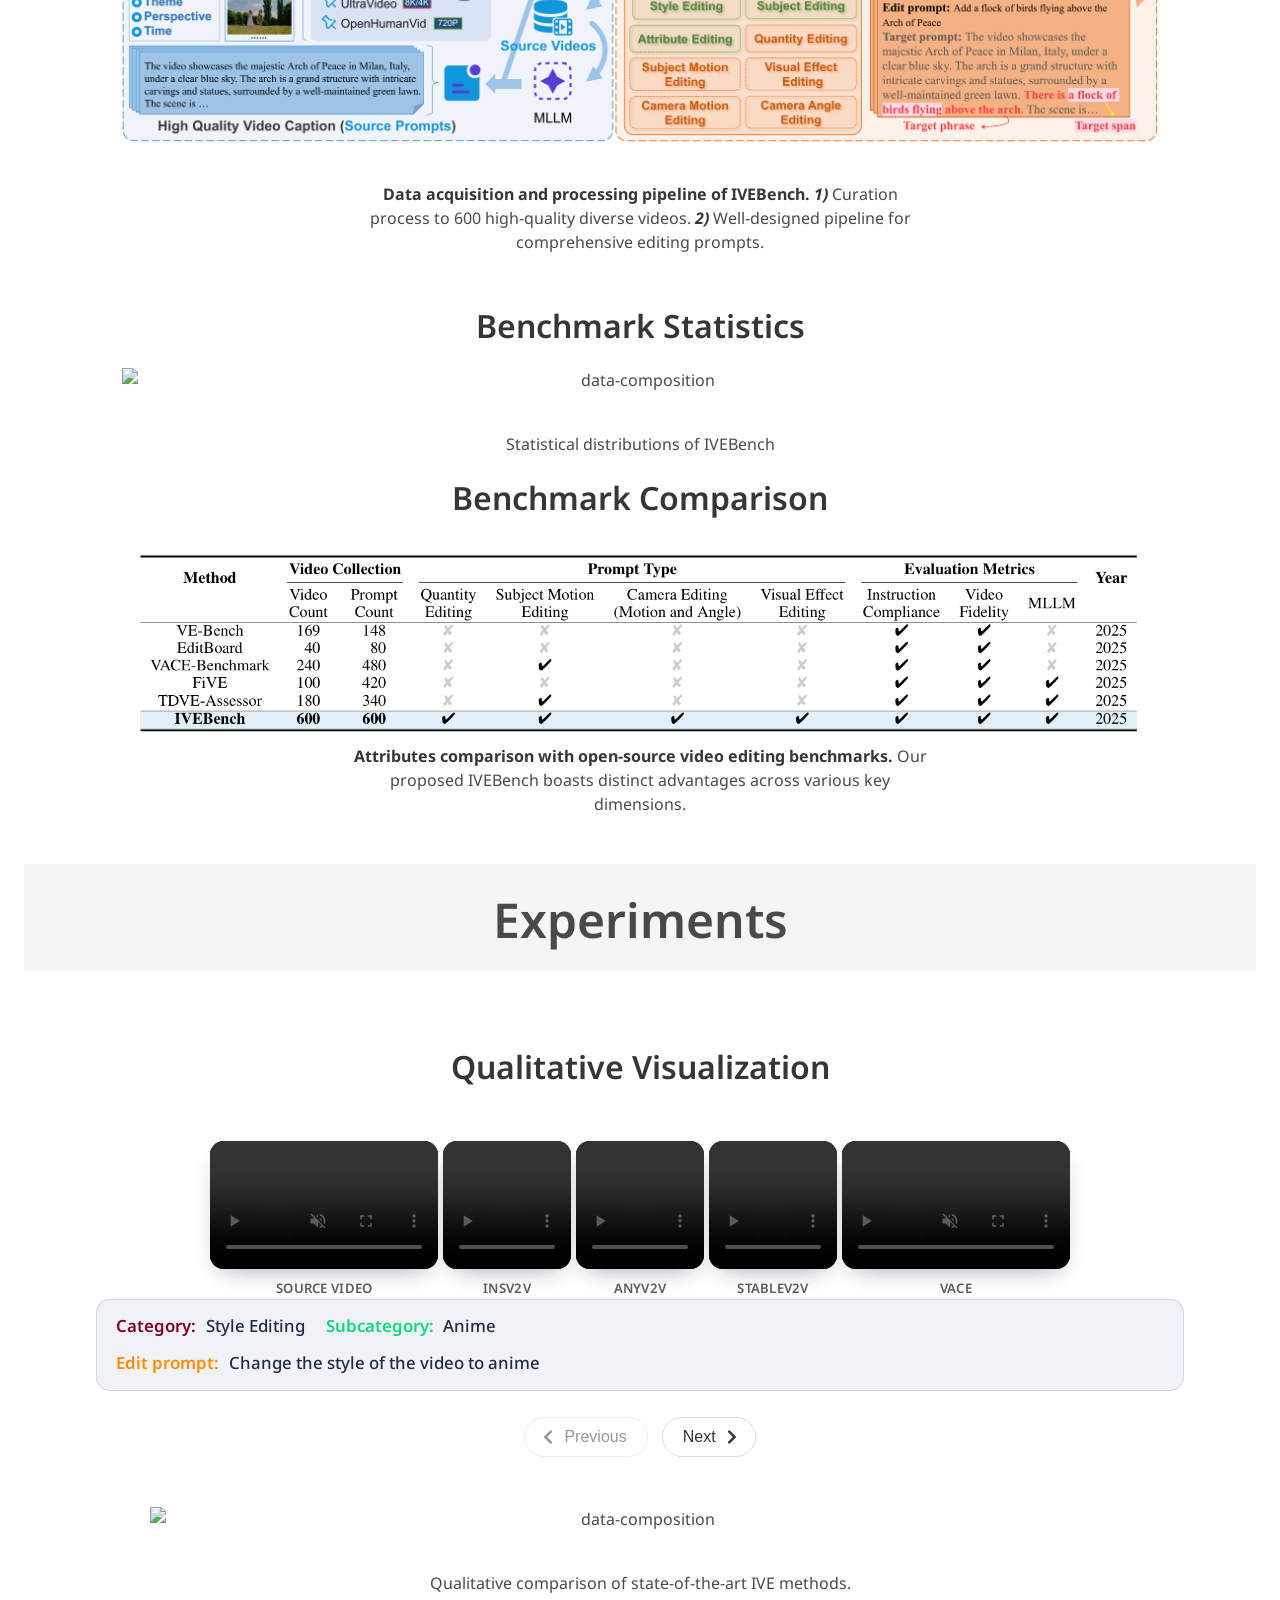
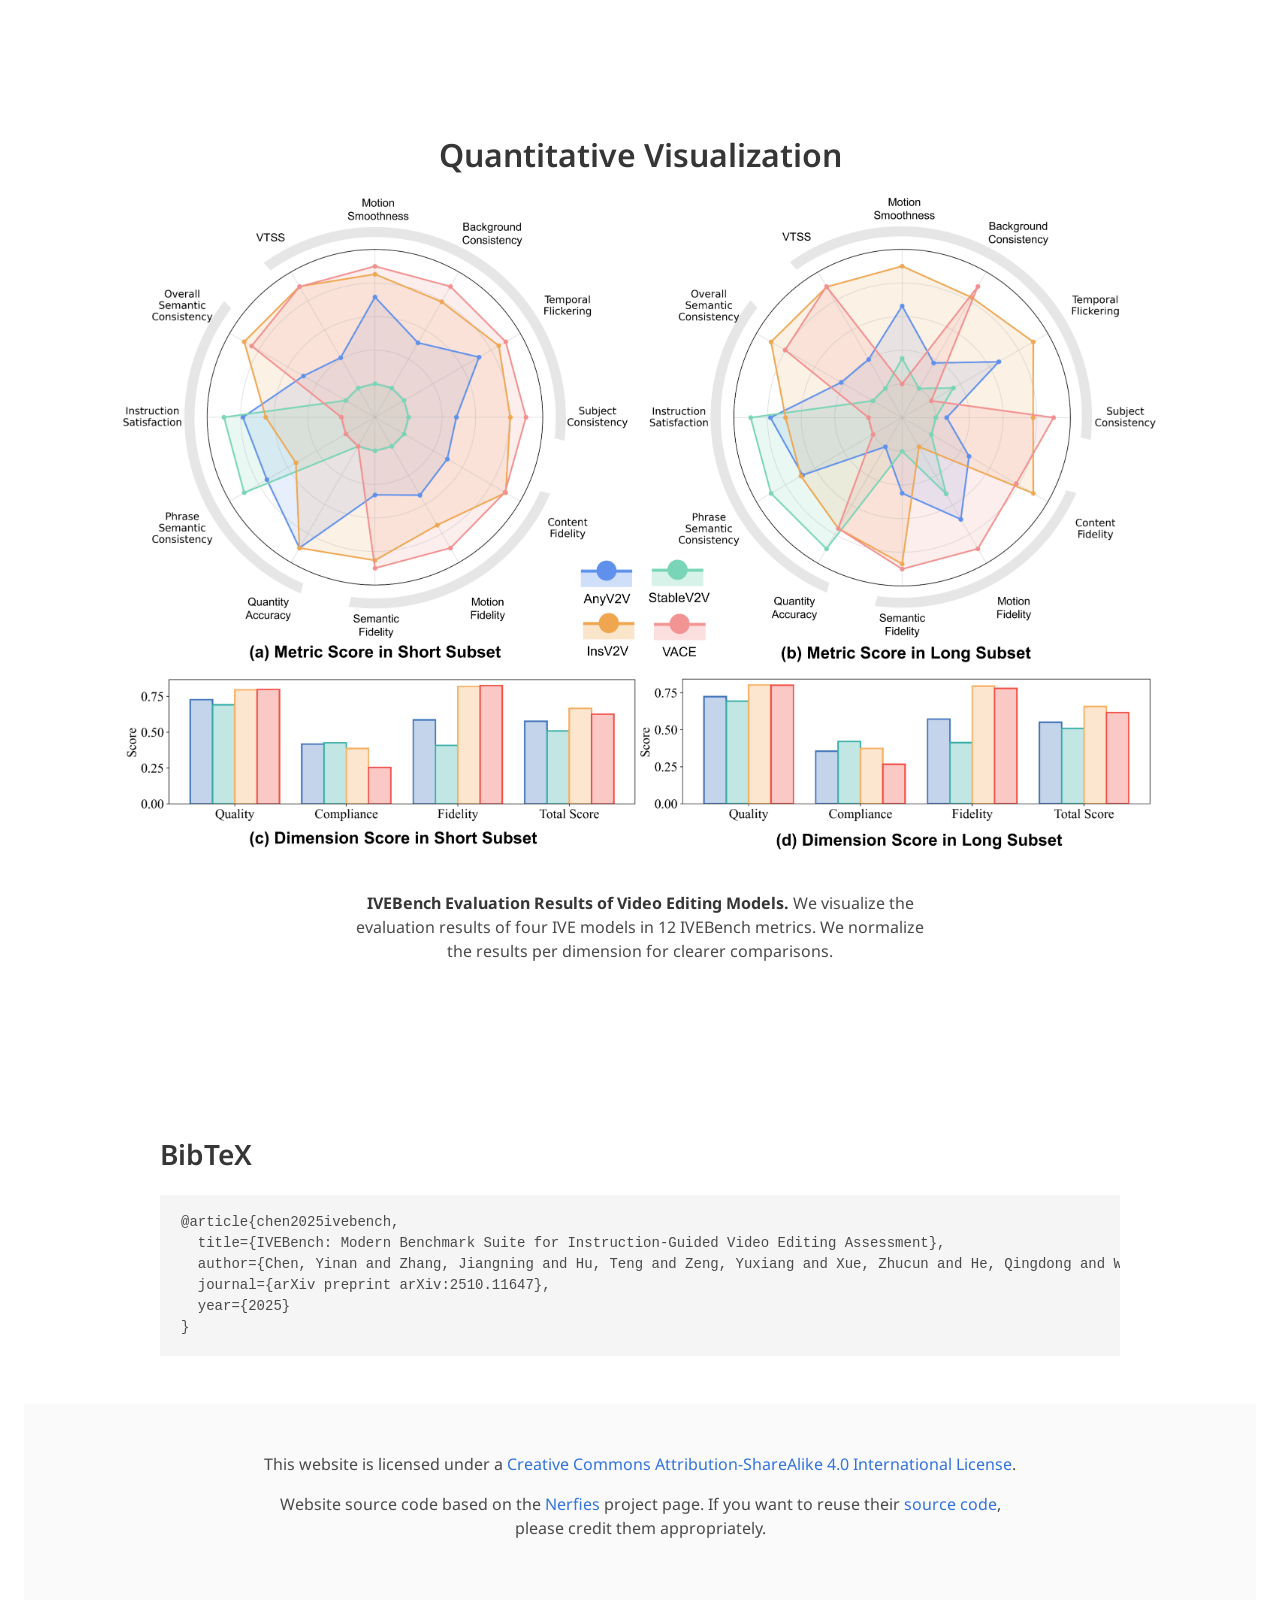
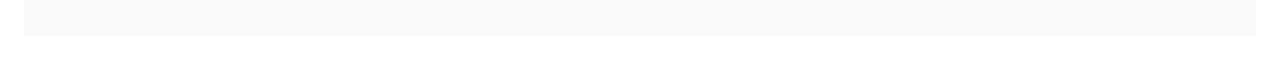
==== commit a8efd577: "Update" ====
--- a/projects/IVEBench/index.html
+++ b/projects/IVEBench/index.html
@@ -1754,10 +1754,10 @@
   <div class="container is-max-desktop content">
     <h2 class="title">BibTeX</h2>
     <pre><code>@article{chen2025ivebench,
-  author    = {yinanchen, yuxiangzeng, zhucunxue, qingdonghe, chengjiewang, yongliu, xiaobinhuxiaobinhu, shuichengyan},
-  title     = {IVEBench: Modern Benchmark Suite for Instruction-Guided Video Editing Assessment},
-  journal   = {arXiv preprint arXiv:xxx},
-  year      = {2025},
+  title={IVEBench: Modern Benchmark Suite for Instruction-Guided Video Editing Assessment},
+  author={Chen, Yinan and Zhang, Jiangning and Hu, Teng and Zeng, Yuxiang and Xue, Zhucun and He, Qingdong and Wang, Chengjie and Liu, Yong and Hu, Xiaobin and Yan, Shuicheng},
+  journal={arXiv preprint arXiv:2510.11647},
+  year={2025}
 }</code></pre>
   </div>
 </section>
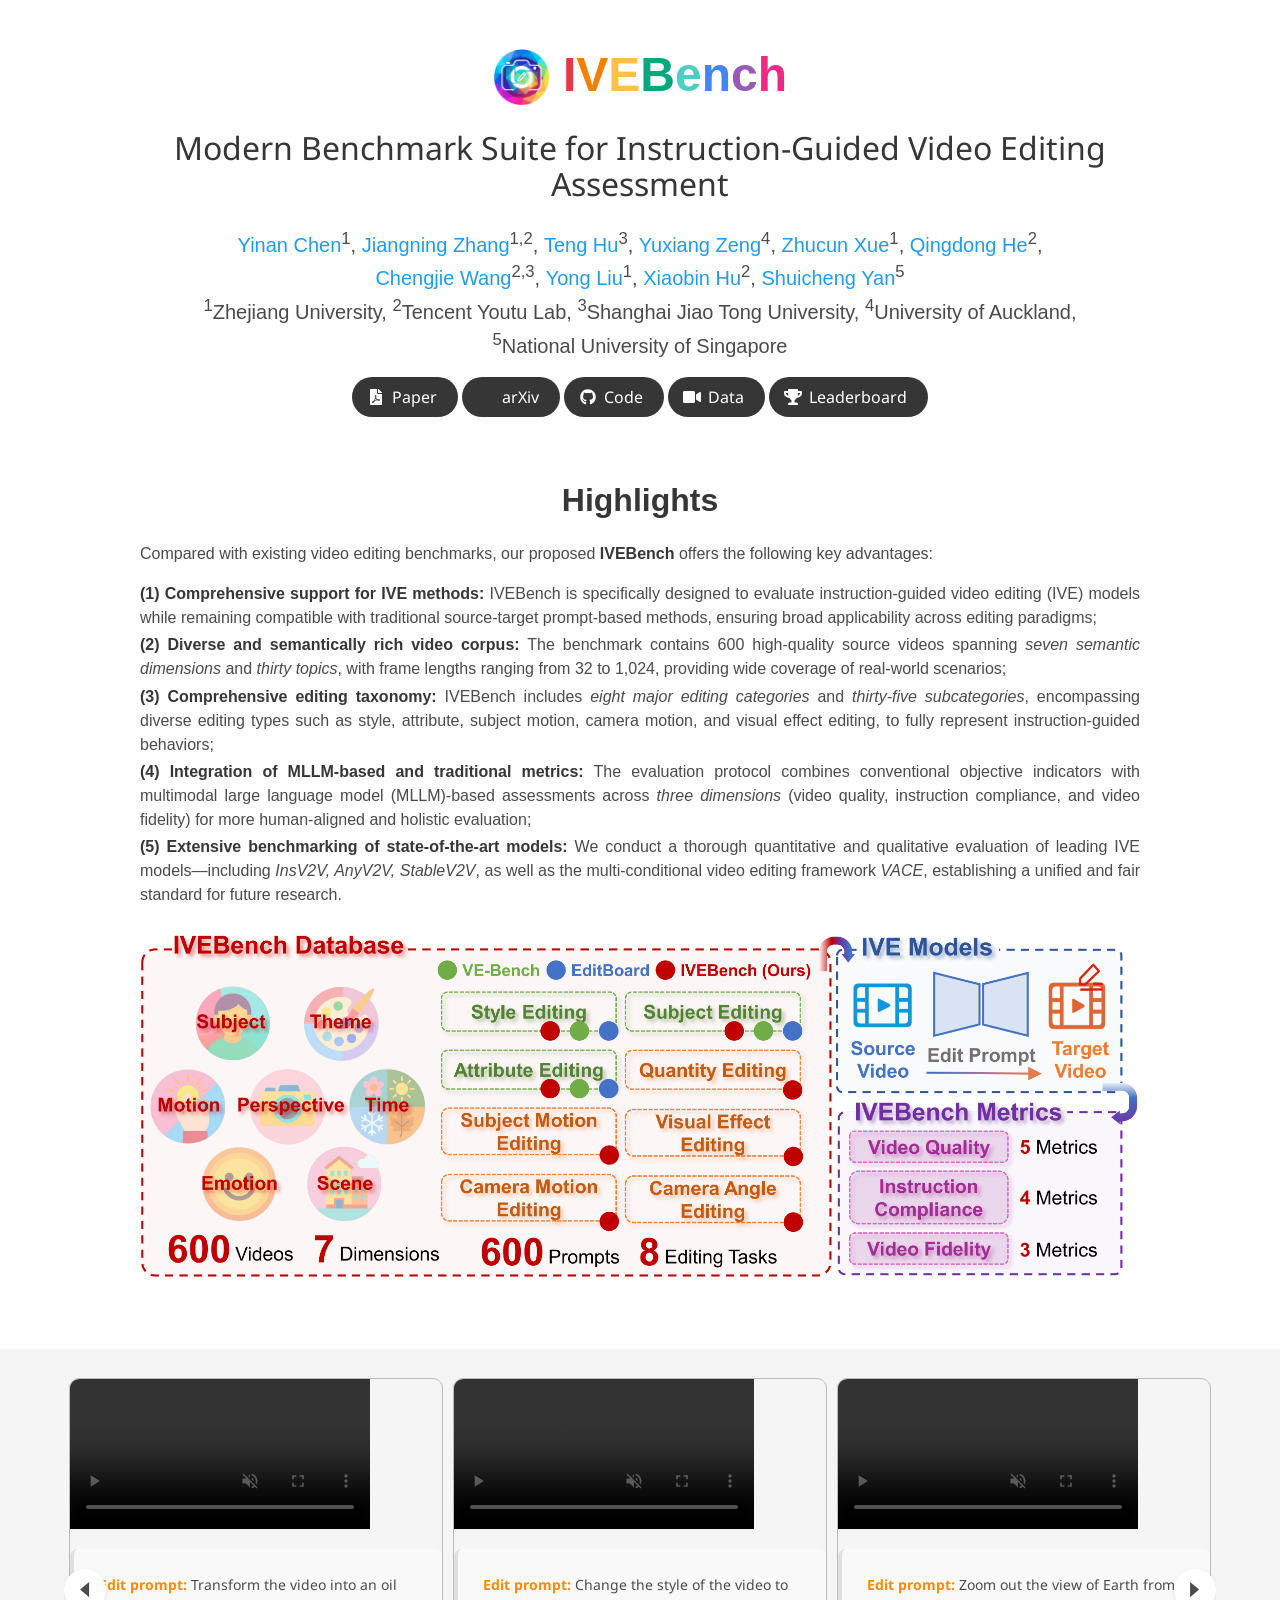
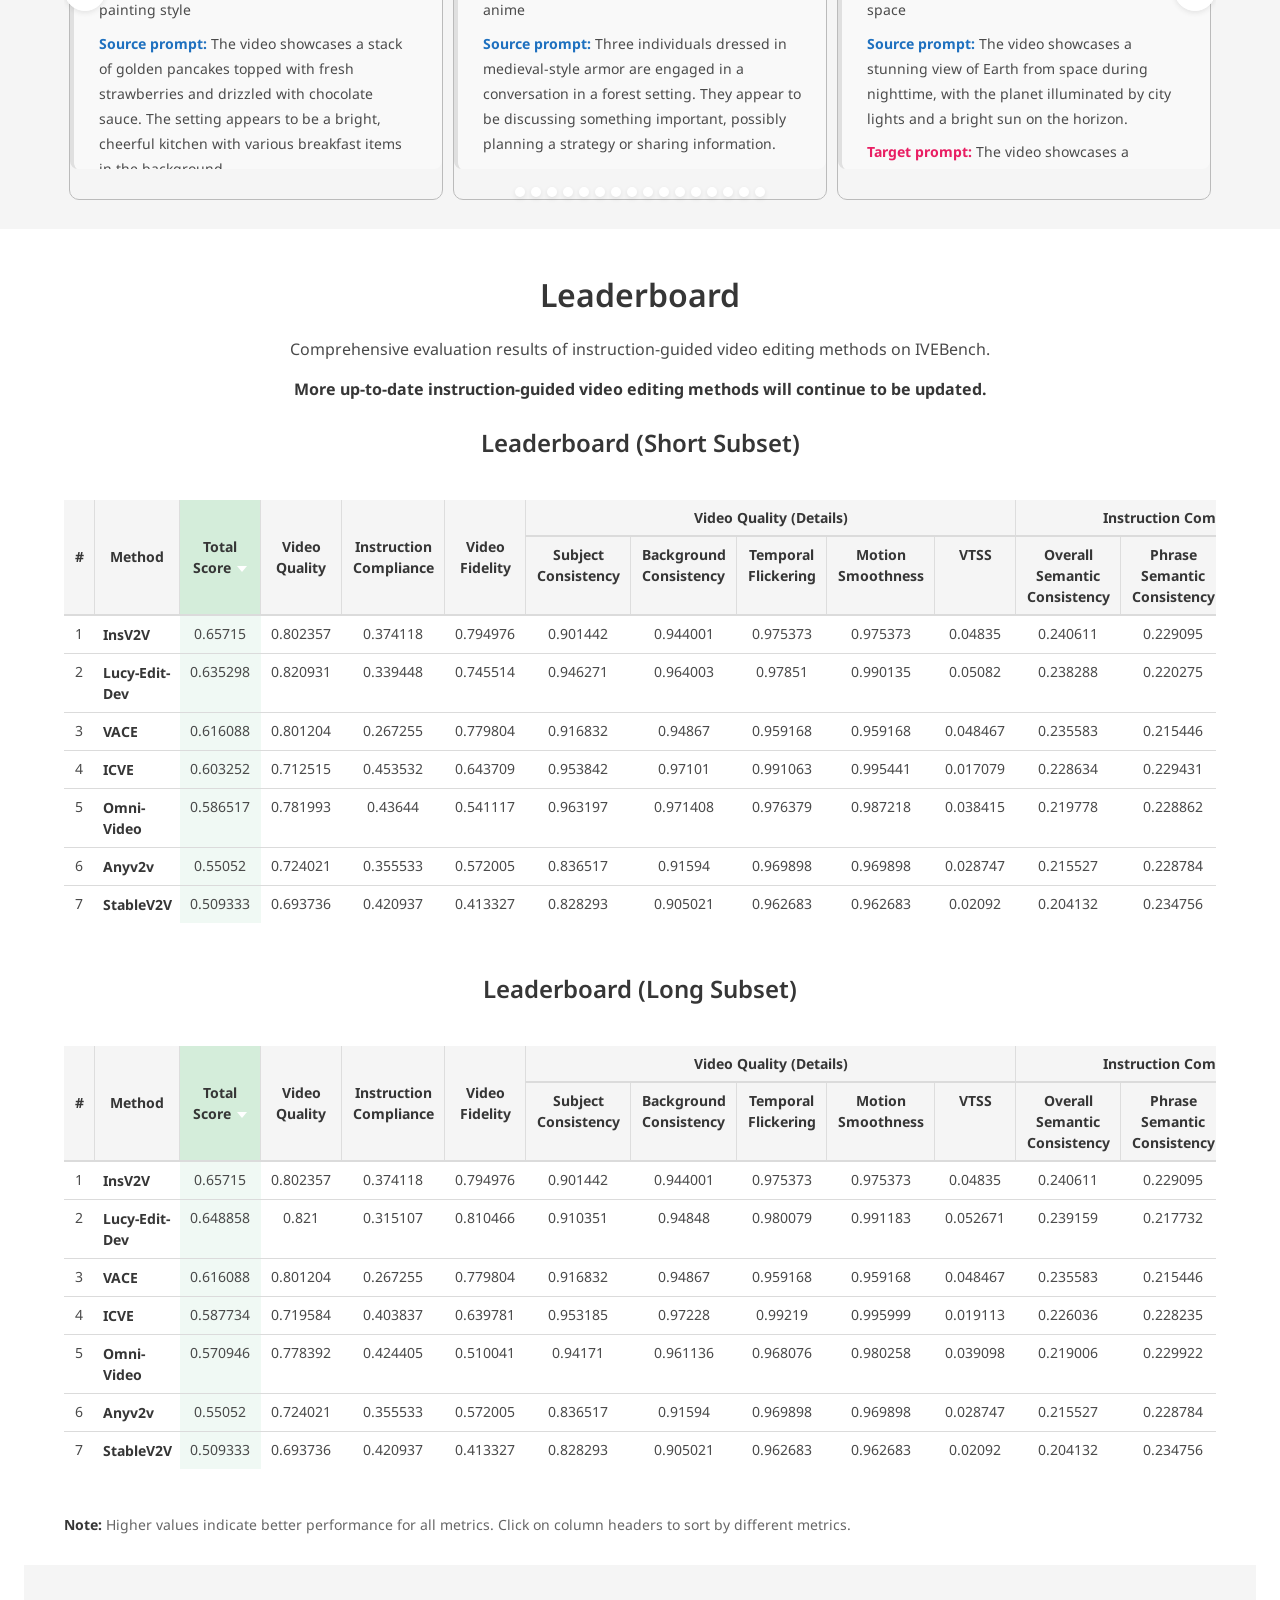
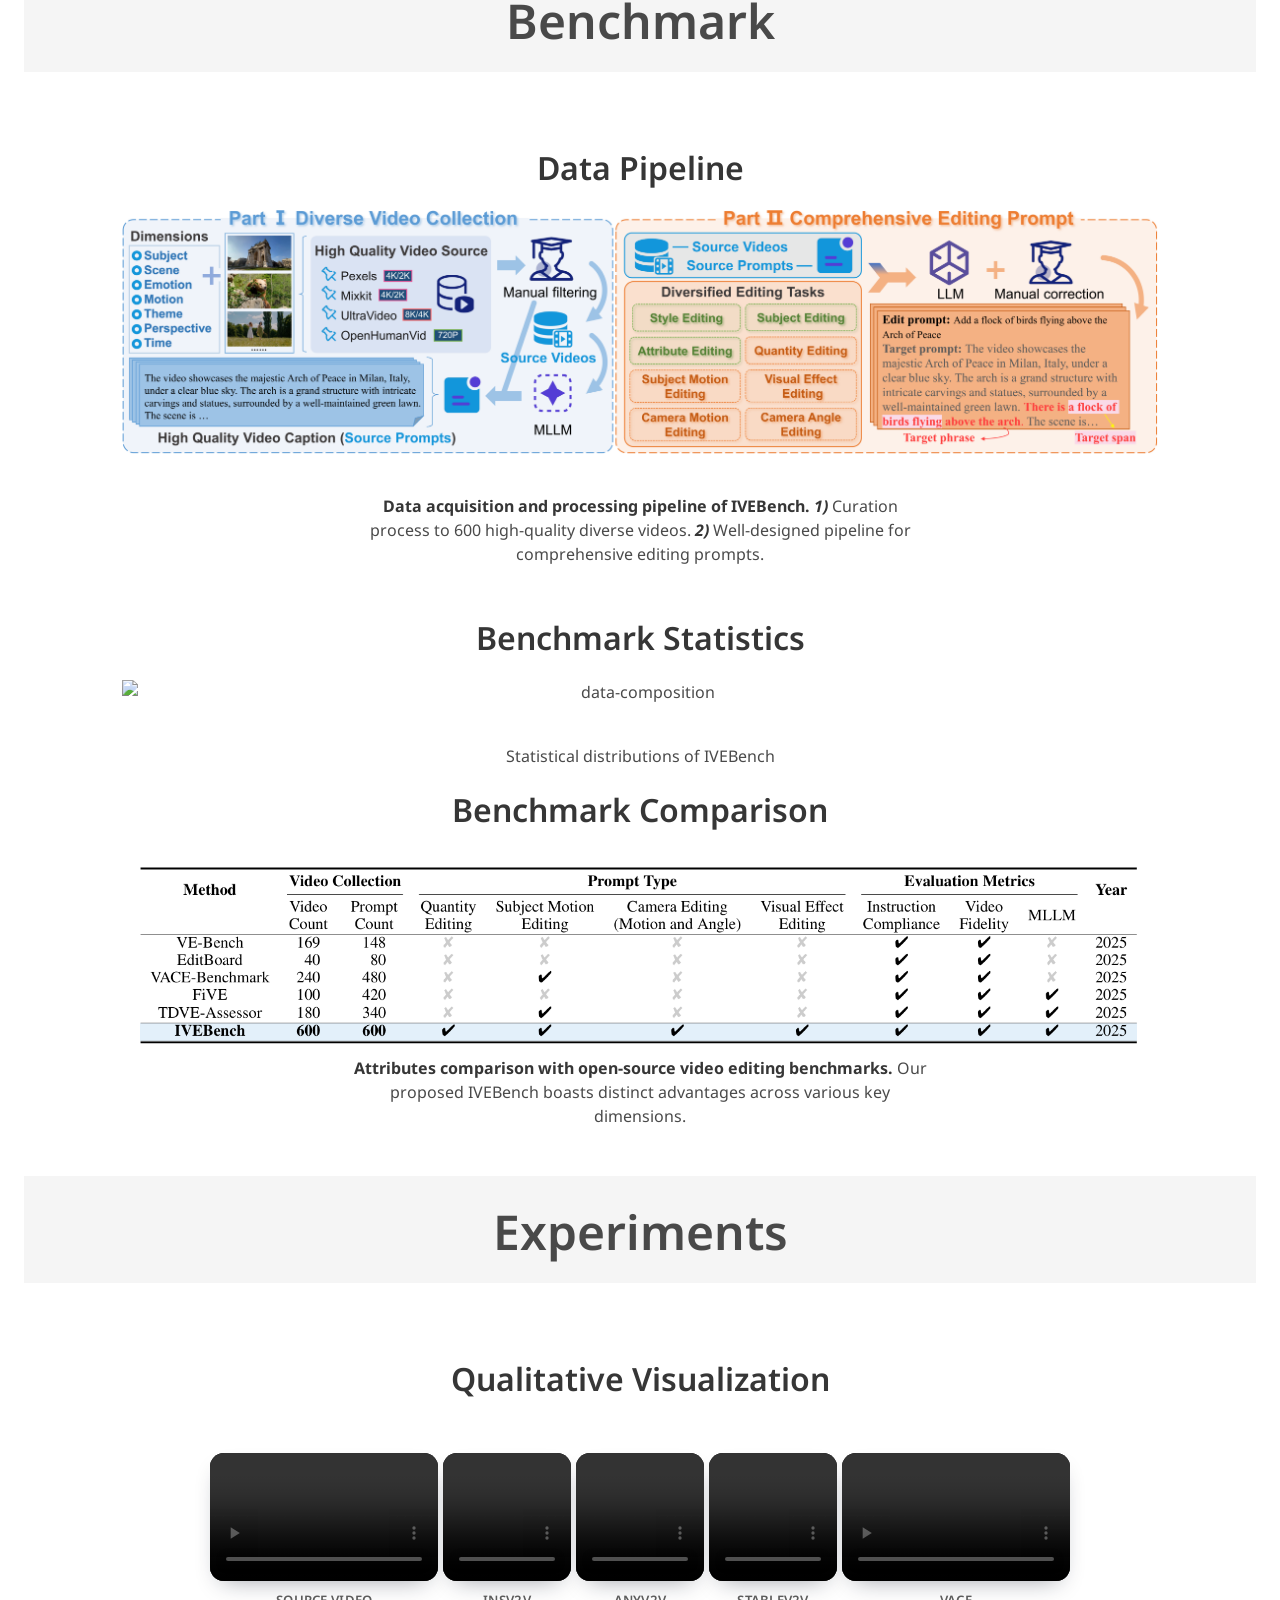
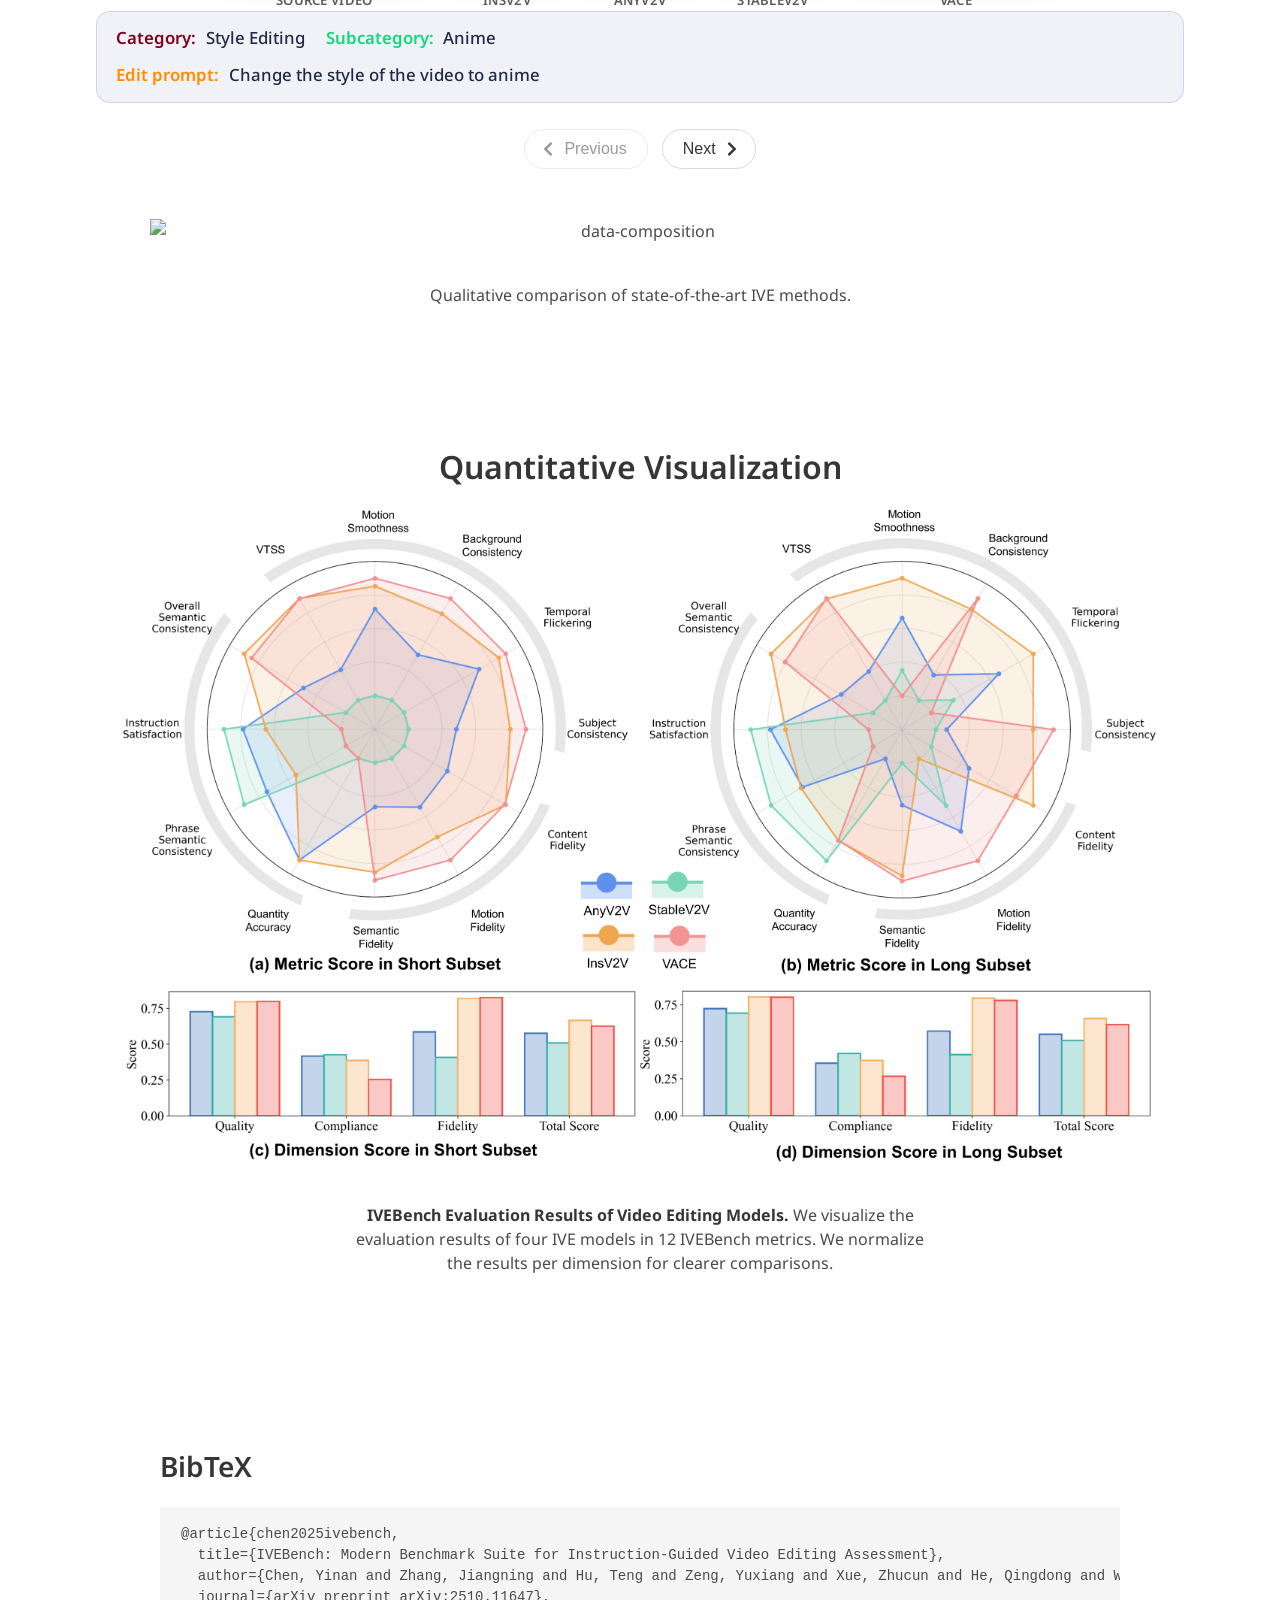
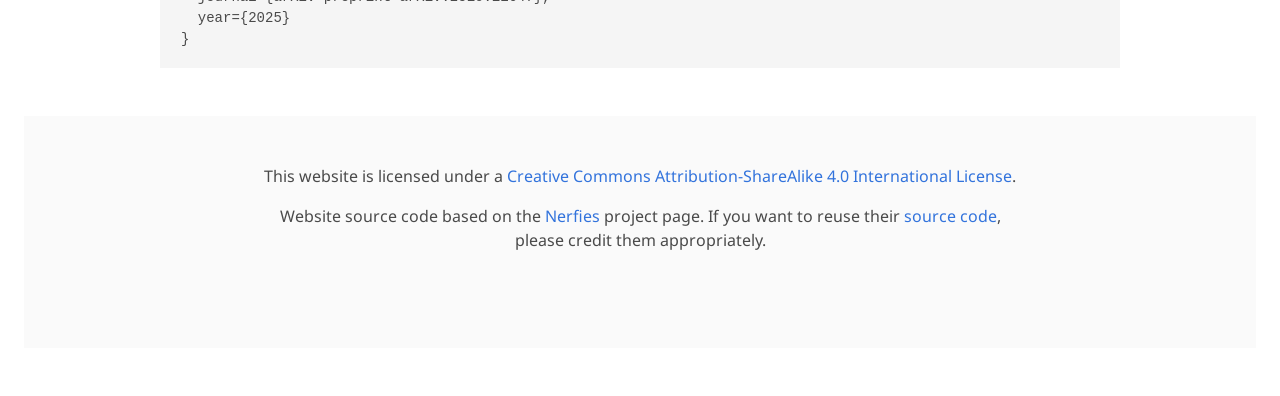
==== commit 3b94924f: "Update the latest method" ====
--- a/projects/IVEBench/index.html
+++ b/projects/IVEBench/index.html
@@ -1083,6 +1083,66 @@
                 <td>0.773338</td>
                 <td>1.785714</td>
               </tr>
+              <tr>
+              <td>5</td>
+              <td style="text-align: left; padding: 8px;"><strong>Lucy-Edit-Dev</strong></td>
+              <td>0.635298</td>
+              <td>0.820931</td>
+              <td>0.339448</td>
+              <td>0.745514</td>
+              <td>0.946271</td>
+              <td>0.964003</td>
+              <td>0.97851</td>
+              <td>0.990135</td>
+              <td>0.05082</td>
+              <td>0.238288</td>
+              <td>0.220275</td>
+              <td>2.8375</td>
+              <td>0.2</td>
+              <td>0.930882</td>
+              <td>0.677938</td>
+              <td>3.825</td>
+              </tr>
+              <tr>
+              <td>6</td>
+              <td style="text-align: left; padding: 8px;"><strong>Omni-Video</strong></td>
+              <td>0.586517</td>
+              <td>0.781993</td>
+              <td>0.43644</td>
+              <td>0.541117</td>
+              <td>0.963197</td>
+              <td>0.971408</td>
+              <td>0.976379</td>
+              <td>0.987218</td>
+              <td>0.038415</td>
+              <td>0.219778</td>
+              <td>0.228862</td>
+              <td>3.36</td>
+              <td>0.4</td>
+              <td>0.814609</td>
+              <td>0.507224</td>
+              <td>2.845</td>
+              </tr>
+              <tr>
+              <td>7</td>
+              <td style="text-align: left; padding: 8px;"><strong>ICVE</strong></td>
+              <td>0.603252</td>
+              <td>0.712515</td>
+              <td>0.453532</td>
+              <td>0.643709</td>
+              <td>0.953842</td>
+              <td>0.97101</td>
+              <td>0.991063</td>
+              <td>0.995441</td>
+              <td>0.017079</td>
+              <td>0.228634</td>
+              <td>0.229431</td>
+              <td>3.6175</td>
+              <td>0.3</td>
+              <td>0.848825</td>
+              <td>0.457221</td>
+              <td>3.55</td>
+              </tr>
             </tbody>                                                   
           </table>
           </div>
@@ -1213,6 +1273,66 @@
                 <td>0.773338</td>
                 <td>1.785714</td>
               </tr>
+              <tr>
+              <td>5</td>
+              <td style="text-align: left; padding: 8px;"><strong>Lucy-Edit-Dev</strong></td>
+              <td>0.648858</td>
+              <td>0.821</td>
+              <td>0.315107</td>
+              <td>0.810466</td>
+              <td>0.910351</td>
+              <td>0.94848</td>
+              <td>0.980079</td>
+              <td>0.991183</td>
+              <td>0.052671</td>
+              <td>0.239159</td>
+              <td>0.217732</td>
+              <td>2.645</td>
+              <td>0.2</td>
+              <td>0.970202</td>
+              <td>0.73463</td>
+              <td>4.13</td>
+              </tr>
+              <tr>
+              <td>6</td>
+              <td style="text-align: left; padding: 8px;"><strong>Omni-Video</strong></td>
+              <td>0.570946</td>
+              <td>0.778392</td>
+              <td>0.424405</td>
+              <td>0.510041</td>
+              <td>0.94171</td>
+              <td>0.961136</td>
+              <td>0.968076</td>
+              <td>0.980258</td>
+              <td>0.039098</td>
+              <td>0.219006</td>
+              <td>0.229922</td>
+              <td>3.53</td>
+              <td>0.2</td>
+              <td>0.806642</td>
+              <td>0.551065</td>
+              <td>2.59</td>
+              </tr>
+              <tr>
+              <td>7</td>
+              <td style="text-align: left; padding: 8px;"><strong>ICVE</strong></td>
+              <td>0.587734</td>
+              <td>0.719584</td>
+              <td>0.403837</td>
+              <td>0.639781</td>
+              <td>0.953185</td>
+              <td>0.97228</td>
+              <td>0.99219</td>
+              <td>0.995999</td>
+              <td>0.019113</td>
+              <td>0.226036</td>
+              <td>0.228235</td>
+              <td>3.625</td>
+              <td>0</td>
+              <td>0.858698</td>
+              <td>0.483956</td>
+              <td>3.475</td>
+              </tr>
             </tbody>                                                   
           </table>
         </div>
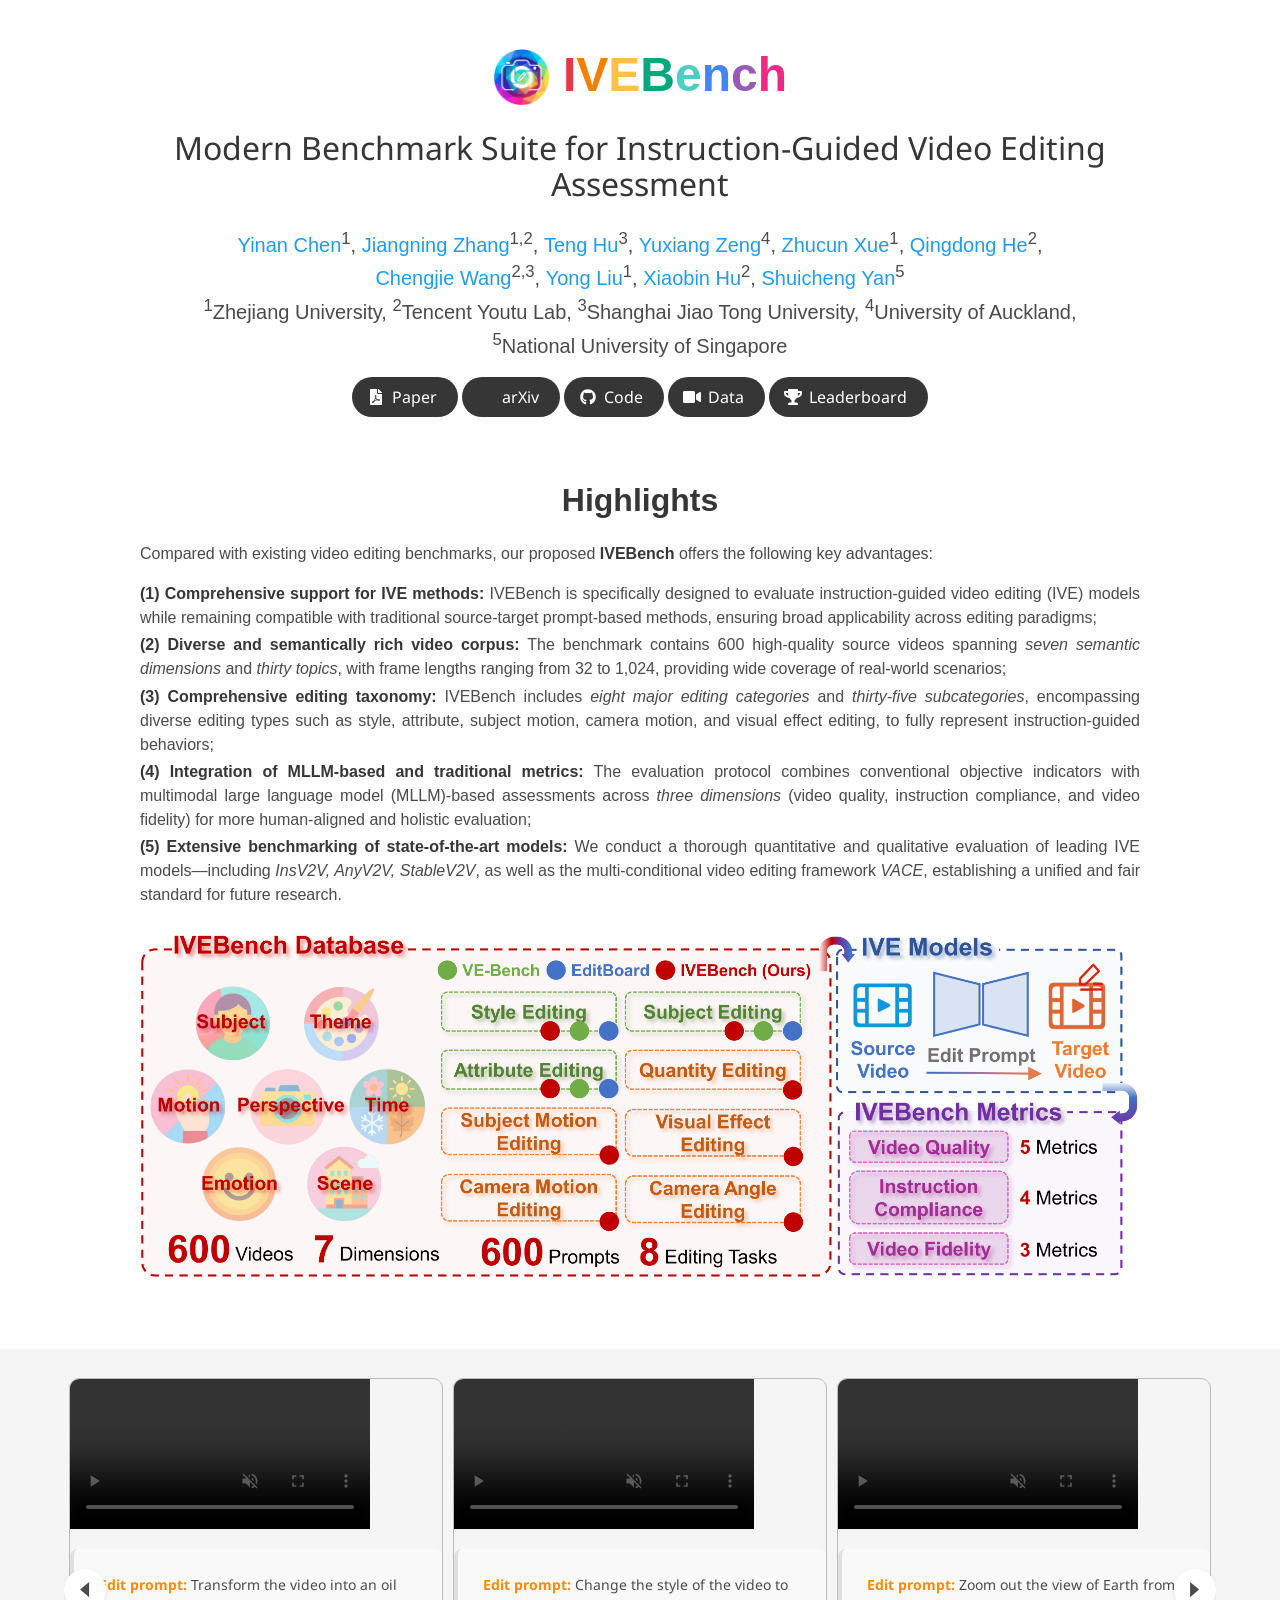
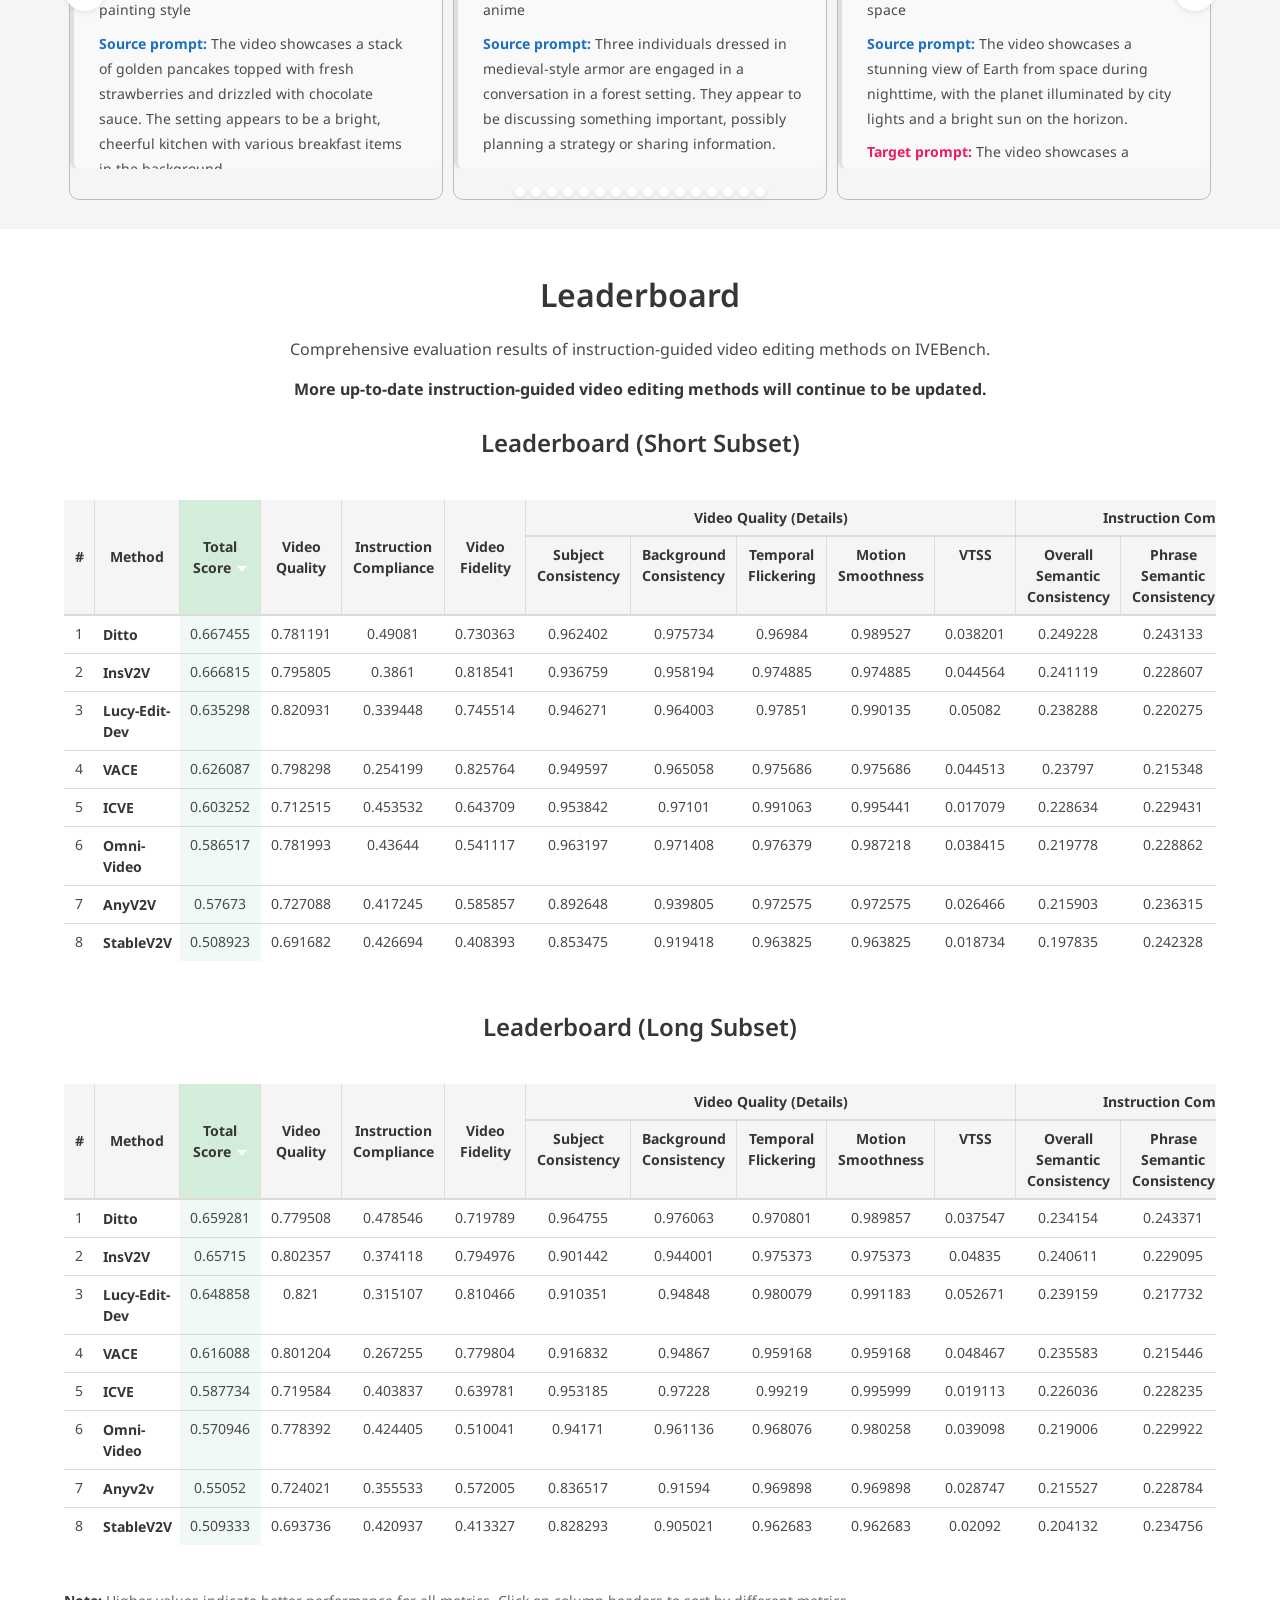
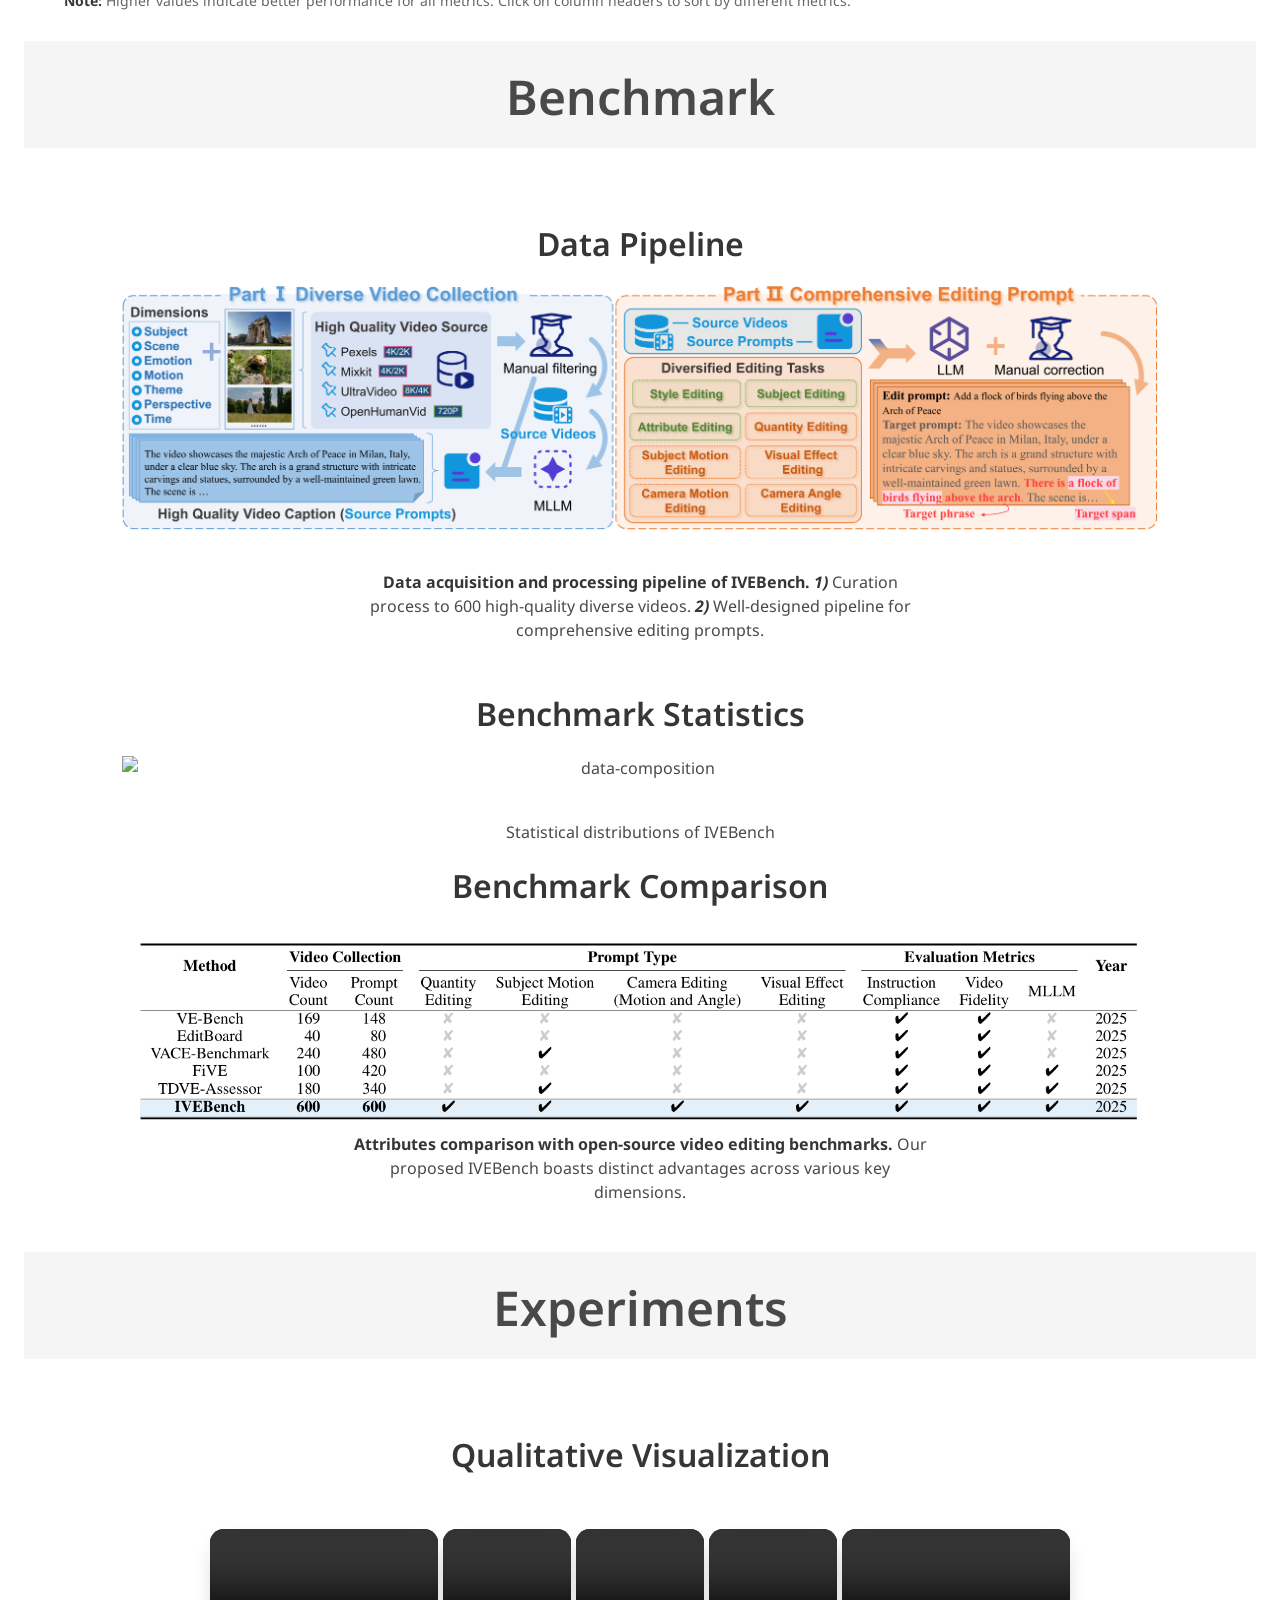
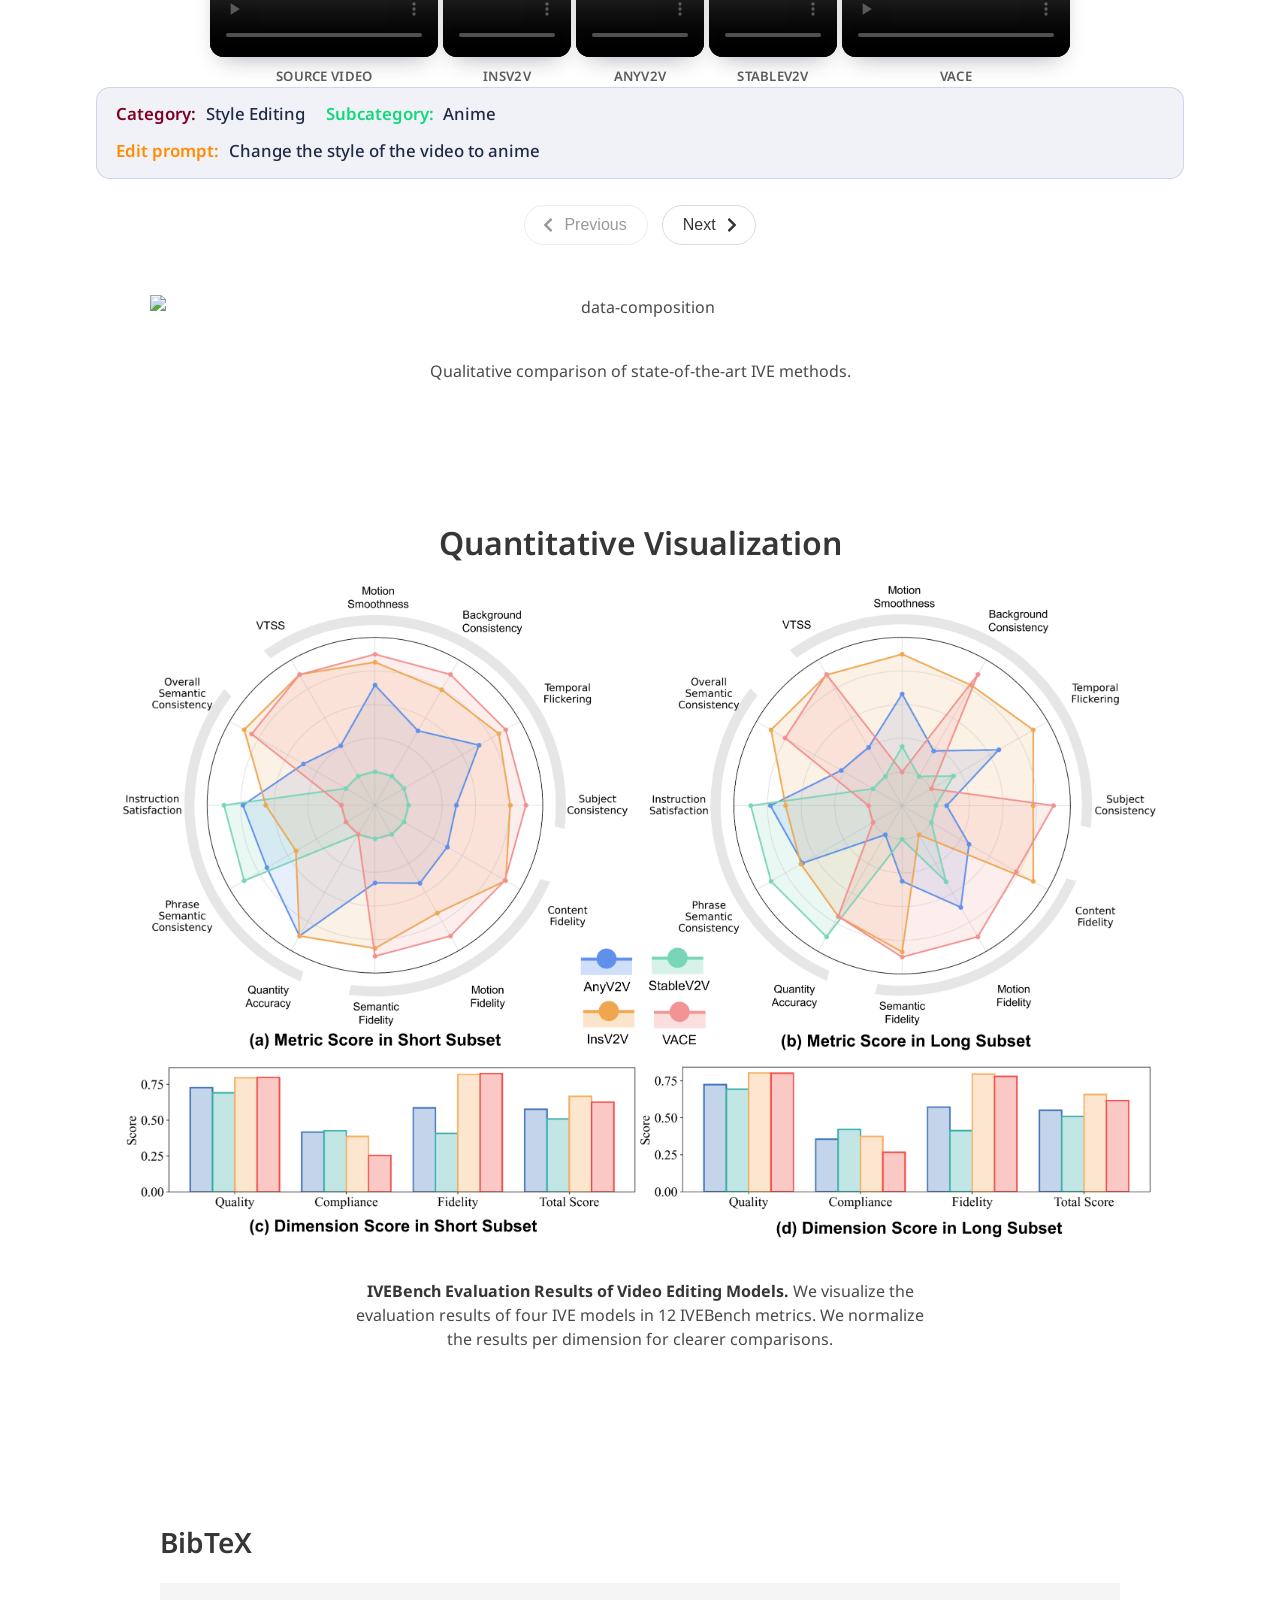
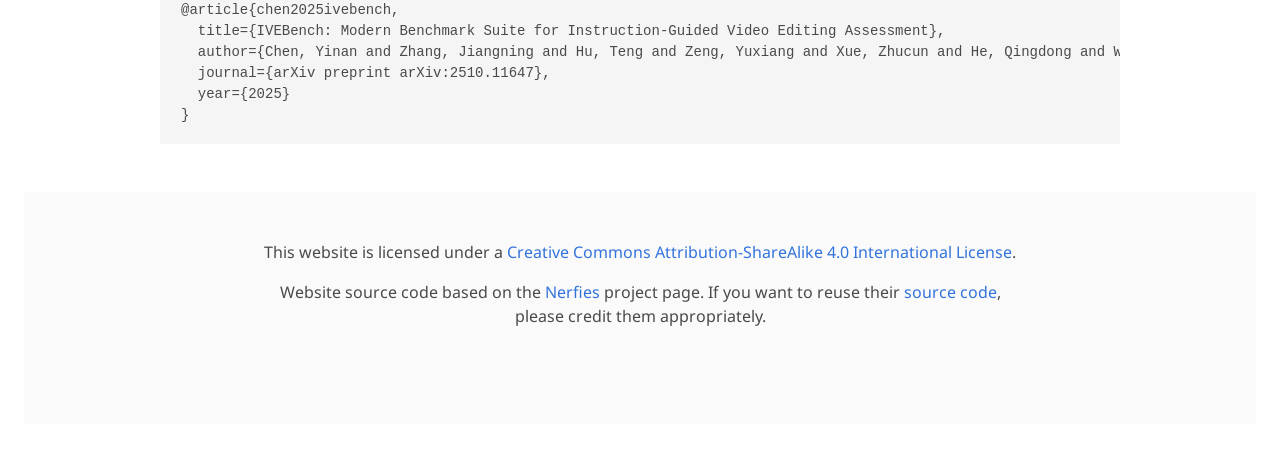
==== commit 37f1fb92: "Update Ditto evaluation" ====
--- a/projects/IVEBench/index.html
+++ b/projects/IVEBench/index.html
@@ -1003,146 +1003,166 @@
               </tr>
             </thead>
             <tbody>
-              <tr>
-                <td>1</td>
-                <td style="text-align: left; padding: 8px;"><strong>InsV2V</strong></td>
-                <td>0.65715</td>
-                <td>0.802357</td>
-                <td>0.374118</td>
-                <td>0.794976</td>
-                <td>0.901442</td>
-                <td>0.944001</td>
-                <td>0.975373</td>
-                <td>0.975373</td>
-                <td>0.04835</td>
-                <td>0.240611</td>
-                <td>0.229095</td>
-                <td>3.1</td>
-                <td>0.2</td>
-                <td>0.952295</td>
-                <td>0.678833</td>
-                <td>4.125</td>
-              </tr>
-              <tr>
-                <td>2</td>
-                <td style="text-align: left; padding: 8px;"><strong>VACE</strong></td>
-                <td>0.616088</td>
-                <td>0.801204</td>
-                <td>0.267255</td>
-                <td>0.779804</td>
-                <td>0.916832</td>
-                <td>0.94867</td>
-                <td>0.959168</td>
-                <td>0.959168</td>
-                <td>0.048467</td>
-                <td>0.235583</td>
-                <td>0.215446</td>
-                <td>2.27</td>
-                <td>0.2</td>
-                <td>0.963778</td>
-                <td>0.883994</td>
-                <td>3.735</td>
-              </tr>
-              <tr>
-                <td>3</td>
-                <td style="text-align: left; padding: 8px;"><strong>Anyv2v</strong></td>
-                <td>0.55052</td>
-                <td>0.724021</td>
-                <td>0.355533</td>
-                <td>0.572005</td>
-                <td>0.836517</td>
-                <td>0.91594</td>
-                <td>0.969898</td>
-                <td>0.969898</td>
-                <td>0.028747</td>
-                <td>0.215527</td>
-                <td>0.228784</td>
-                <td>3.251852</td>
-                <td>0</td>
-                <td>0.796468</td>
-                <td>0.824666</td>
-                <td>2.651852</td>
-              </tr>
-              <tr>
-                <td>4</td>
-                <td style="text-align: left; padding: 8px;"><strong>StableV2V</strong></td>
-                <td>0.509333</td>
-                <td>0.693736</td>
-                <td>0.420937</td>
-                <td>0.413327</td>
-                <td>0.828293</td>
-                <td>0.905021</td>
-                <td>0.962683</td>
-                <td>0.962683</td>
-                <td>0.02092</td>
-                <td>0.204132</td>
-                <td>0.234756</td>
-                <td>3.44898</td>
-                <td>0.25</td>
-                <td>0.70401</td>
-                <td>0.773338</td>
-                <td>1.785714</td>
-              </tr>
-              <tr>
-              <td>5</td>
-              <td style="text-align: left; padding: 8px;"><strong>Lucy-Edit-Dev</strong></td>
-              <td>0.635298</td>
-              <td>0.820931</td>
-              <td>0.339448</td>
-              <td>0.745514</td>
-              <td>0.946271</td>
-              <td>0.964003</td>
-              <td>0.97851</td>
-              <td>0.990135</td>
-              <td>0.05082</td>
-              <td>0.238288</td>
-              <td>0.220275</td>
-              <td>2.8375</td>
-              <td>0.2</td>
-              <td>0.930882</td>
-              <td>0.677938</td>
-              <td>3.825</td>
-              </tr>
-              <tr>
-              <td>6</td>
-              <td style="text-align: left; padding: 8px;"><strong>Omni-Video</strong></td>
-              <td>0.586517</td>
-              <td>0.781993</td>
-              <td>0.43644</td>
-              <td>0.541117</td>
-              <td>0.963197</td>
-              <td>0.971408</td>
-              <td>0.976379</td>
-              <td>0.987218</td>
-              <td>0.038415</td>
-              <td>0.219778</td>
-              <td>0.228862</td>
-              <td>3.36</td>
-              <td>0.4</td>
-              <td>0.814609</td>
-              <td>0.507224</td>
-              <td>2.845</td>
-              </tr>
-              <tr>
-              <td>7</td>
-              <td style="text-align: left; padding: 8px;"><strong>ICVE</strong></td>
-              <td>0.603252</td>
-              <td>0.712515</td>
-              <td>0.453532</td>
-              <td>0.643709</td>
-              <td>0.953842</td>
-              <td>0.97101</td>
-              <td>0.991063</td>
-              <td>0.995441</td>
-              <td>0.017079</td>
-              <td>0.228634</td>
-              <td>0.229431</td>
-              <td>3.6175</td>
-              <td>0.3</td>
-              <td>0.848825</td>
-              <td>0.457221</td>
-              <td>3.55</td>
-              </tr>
+            <tr>
+            <td>1</td>
+            <td style="text-align: left; padding: 8px;"><strong>Ditto</strong></td>
+            <td>0.667455</td>
+            <td>0.781191</td>
+            <td>0.49081</td>
+            <td>0.730363</td>
+            <td>0.962402</td>
+            <td>0.975734</td>
+            <td>0.96984</td>
+            <td>0.989527</td>
+            <td>0.038201</td>
+            <td>0.249228</td>
+            <td>0.243133</td>
+            <td>3.87</td>
+            <td>0.3</td>
+            <td>0.885714</td>
+            <td>0.789851</td>
+            <td>3.635</td>
+            </tr>
+            <tr>
+            <td>2</td>
+            <td style="text-align: left; padding: 8px;"><strong>InsV2V</strong></td>
+            <td>0.666815</td>
+            <td>0.795805</td>
+            <td>0.3861</td>
+            <td>0.818541</td>
+            <td>0.936759</td>
+            <td>0.958194</td>
+            <td>0.974885</td>
+            <td>0.974885</td>
+            <td>0.044564</td>
+            <td>0.241119</td>
+            <td>0.228607</td>
+            <td>3.0625</td>
+            <td>0.3</td>
+            <td>0.950594</td>
+            <td>0.855546</td>
+            <td>4.04875</td>
+            </tr>
+            <tr>
+            <td>3</td>
+            <td style="text-align: left; padding: 8px;"><strong>Lucy-Edit-Dev</strong></td>
+            <td>0.635298</td>
+            <td>0.820931</td>
+            <td>0.339448</td>
+            <td>0.745514</td>
+            <td>0.946271</td>
+            <td>0.964003</td>
+            <td>0.97851</td>
+            <td>0.990135</td>
+            <td>0.05082</td>
+            <td>0.238288</td>
+            <td>0.220275</td>
+            <td>2.8375</td>
+            <td>0.2</td>
+            <td>0.930882</td>
+            <td>0.677938</td>
+            <td>3.825</td>
+            </tr>
+            <tr>
+            <td>4</td>
+            <td style="text-align: left; padding: 8px;"><strong>VACE</strong></td>
+            <td>0.626087</td>
+            <td>0.798298</td>
+            <td>0.254199</td>
+            <td>0.825764</td>
+            <td>0.949597</td>
+            <td>0.965058</td>
+            <td>0.975686</td>
+            <td>0.975686</td>
+            <td>0.044513</td>
+            <td>0.23797</td>
+            <td>0.215348</td>
+            <td>2.1625</td>
+            <td>0.2</td>
+            <td>0.968574</td>
+            <td>0.885873</td>
+            <td>4.0325</td>
+            </tr>
+            <tr>
+            <td>5</td>
+            <td style="text-align: left; padding: 8px;"><strong>ICVE</strong></td>
+            <td>0.603252</td>
+            <td>0.712515</td>
+            <td>0.453532</td>
+            <td>0.643709</td>
+            <td>0.953842</td>
+            <td>0.97101</td>
+            <td>0.991063</td>
+            <td>0.995441</td>
+            <td>0.017079</td>
+            <td>0.228634</td>
+            <td>0.229431</td>
+            <td>3.6175</td>
+            <td>0.3</td>
+            <td>0.848825</td>
+            <td>0.457221</td>
+            <td>3.55</td>
+            </tr>
+            <tr>
+            <td>6</td>
+            <td style="text-align: left; padding: 8px;"><strong>Omni-Video</strong></td>
+            <td>0.586517</td>
+            <td>0.781993</td>
+            <td>0.43644</td>
+            <td>0.541117</td>
+            <td>0.963197</td>
+            <td>0.971408</td>
+            <td>0.976379</td>
+            <td>0.987218</td>
+            <td>0.038415</td>
+            <td>0.219778</td>
+            <td>0.228862</td>
+            <td>3.36</td>
+            <td>0.4</td>
+            <td>0.814609</td>
+            <td>0.507224</td>
+            <td>2.845</td>
+            </tr>
+            <tr>
+            <td>7</td>
+            <td style="text-align: left; padding: 8px;"><strong>AnyV2V</strong></td>
+            <td>0.57673</td>
+            <td>0.727088</td>
+            <td>0.417245</td>
+            <td>0.585857</td>
+            <td>0.892648</td>
+            <td>0.939805</td>
+            <td>0.972575</td>
+            <td>0.972575</td>
+            <td>0.026466</td>
+            <td>0.215903</td>
+            <td>0.236315</td>
+            <td>3.335</td>
+            <td>0.3</td>
+            <td>0.800876</td>
+            <td>0.815908</td>
+            <td>2.75</td>
+            </tr>
+            <tr>
+            <td>8</td>
+            <td style="text-align: left; padding: 8px;"><strong>StableV2V</strong></td>
+            <td>0.508923</td>
+            <td>0.691682</td>
+            <td>0.426694</td>
+            <td>0.408393</td>
+            <td>0.853475</td>
+            <td>0.919418</td>
+            <td>0.963825</td>
+            <td>0.963825</td>
+            <td>0.018734</td>
+            <td>0.197835</td>
+            <td>0.242328</td>
+            <td>3.56</td>
+            <td>0.2</td>
+            <td>0.700009</td>
+            <td>0.751333</td>
+            <td>1.7875</td>
+            </tr>
             </tbody>                                                   
           </table>
           </div>
@@ -1333,6 +1353,26 @@
               <td>0.483956</td>
               <td>3.475</td>
               </tr>
+              <tr>
+              <td>8</td>
+              <td style="text-align: left; padding: 8px;"><strong>Ditto</strong></td>
+              <td>0.659281</td>
+              <td>0.779508</td>
+              <td>0.478546</td>
+              <td>0.719789</td>
+              <td>0.964755</td>
+              <td>0.976063</td>
+              <td>0.970801</td>
+              <td>0.989857</td>
+              <td>0.037547</td>
+              <td>0.234154</td>
+              <td>0.243371</td>
+              <td>3.925</td>
+              <td>0.2</td>
+              <td>0.857041</td>
+              <td>0.728152</td>
+              <td>3.685</td>
+              </tr>
             </tbody>                                                   
           </table>
         </div>
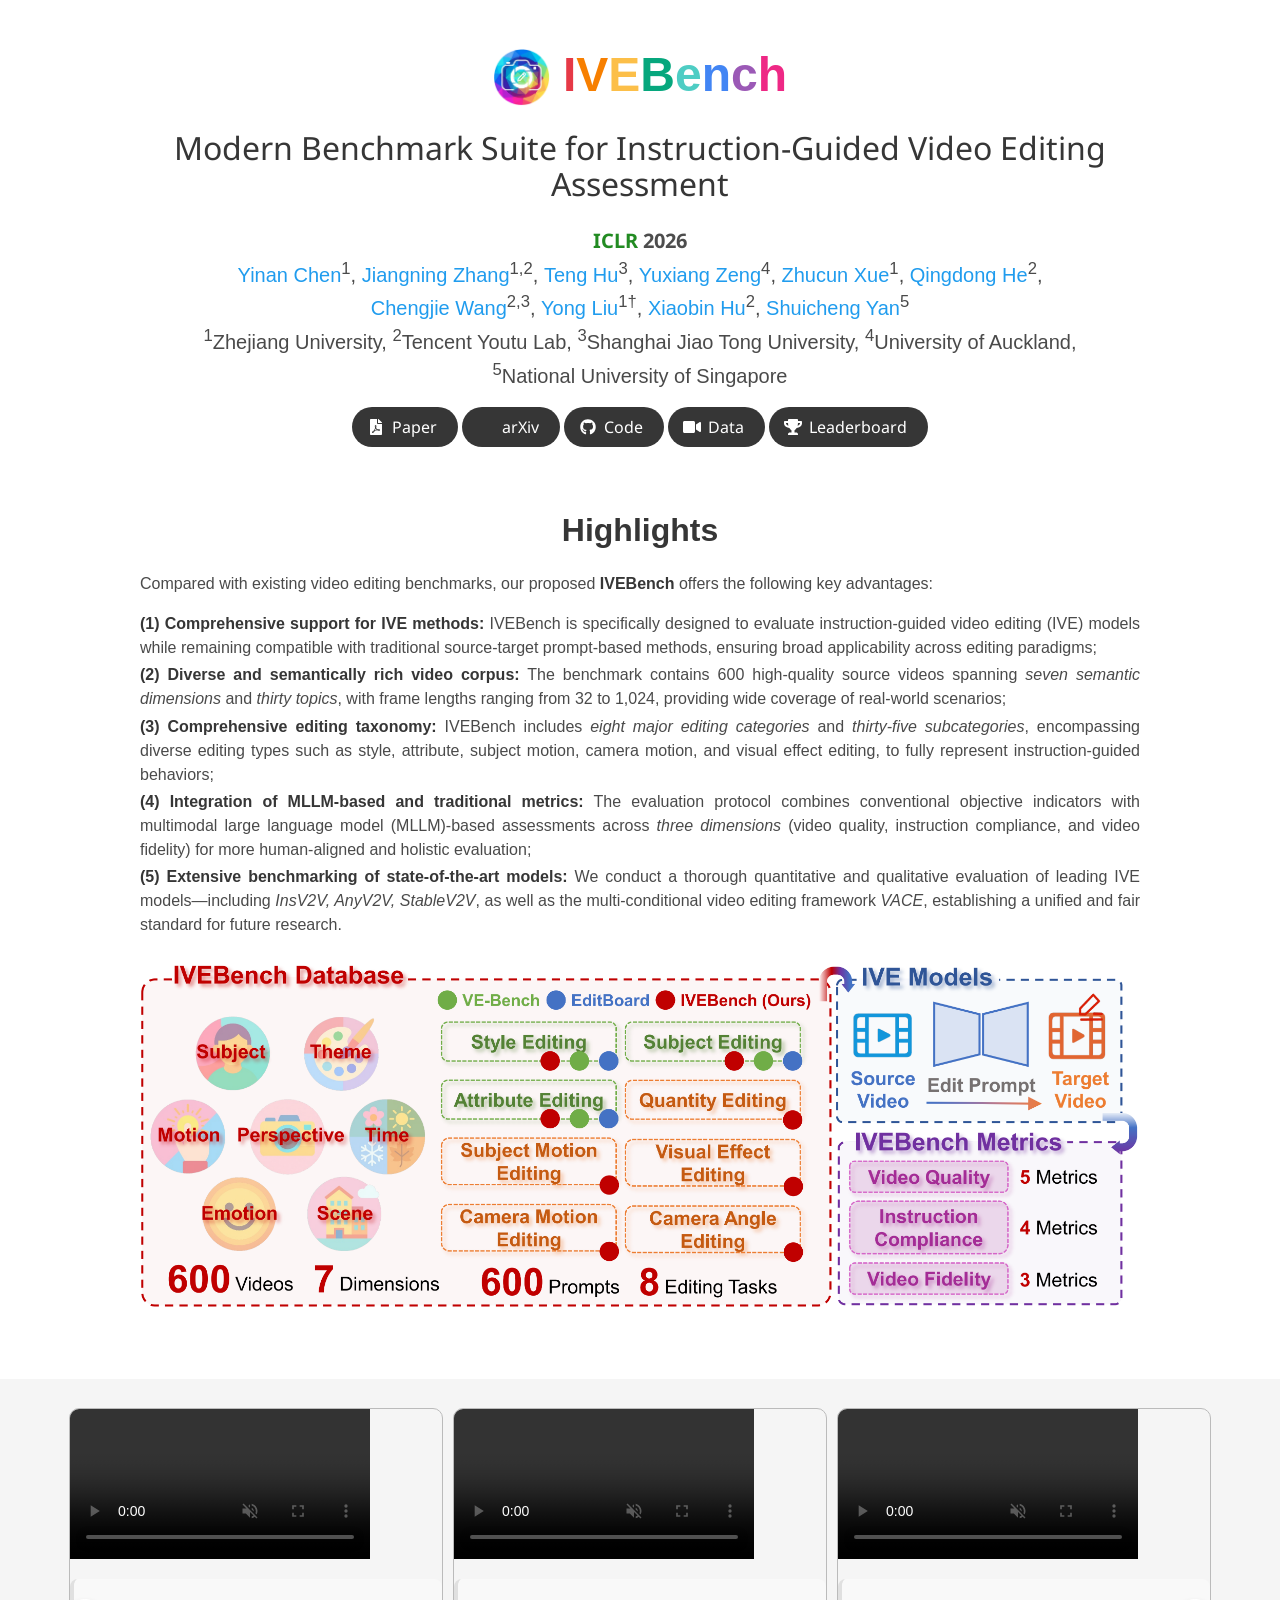
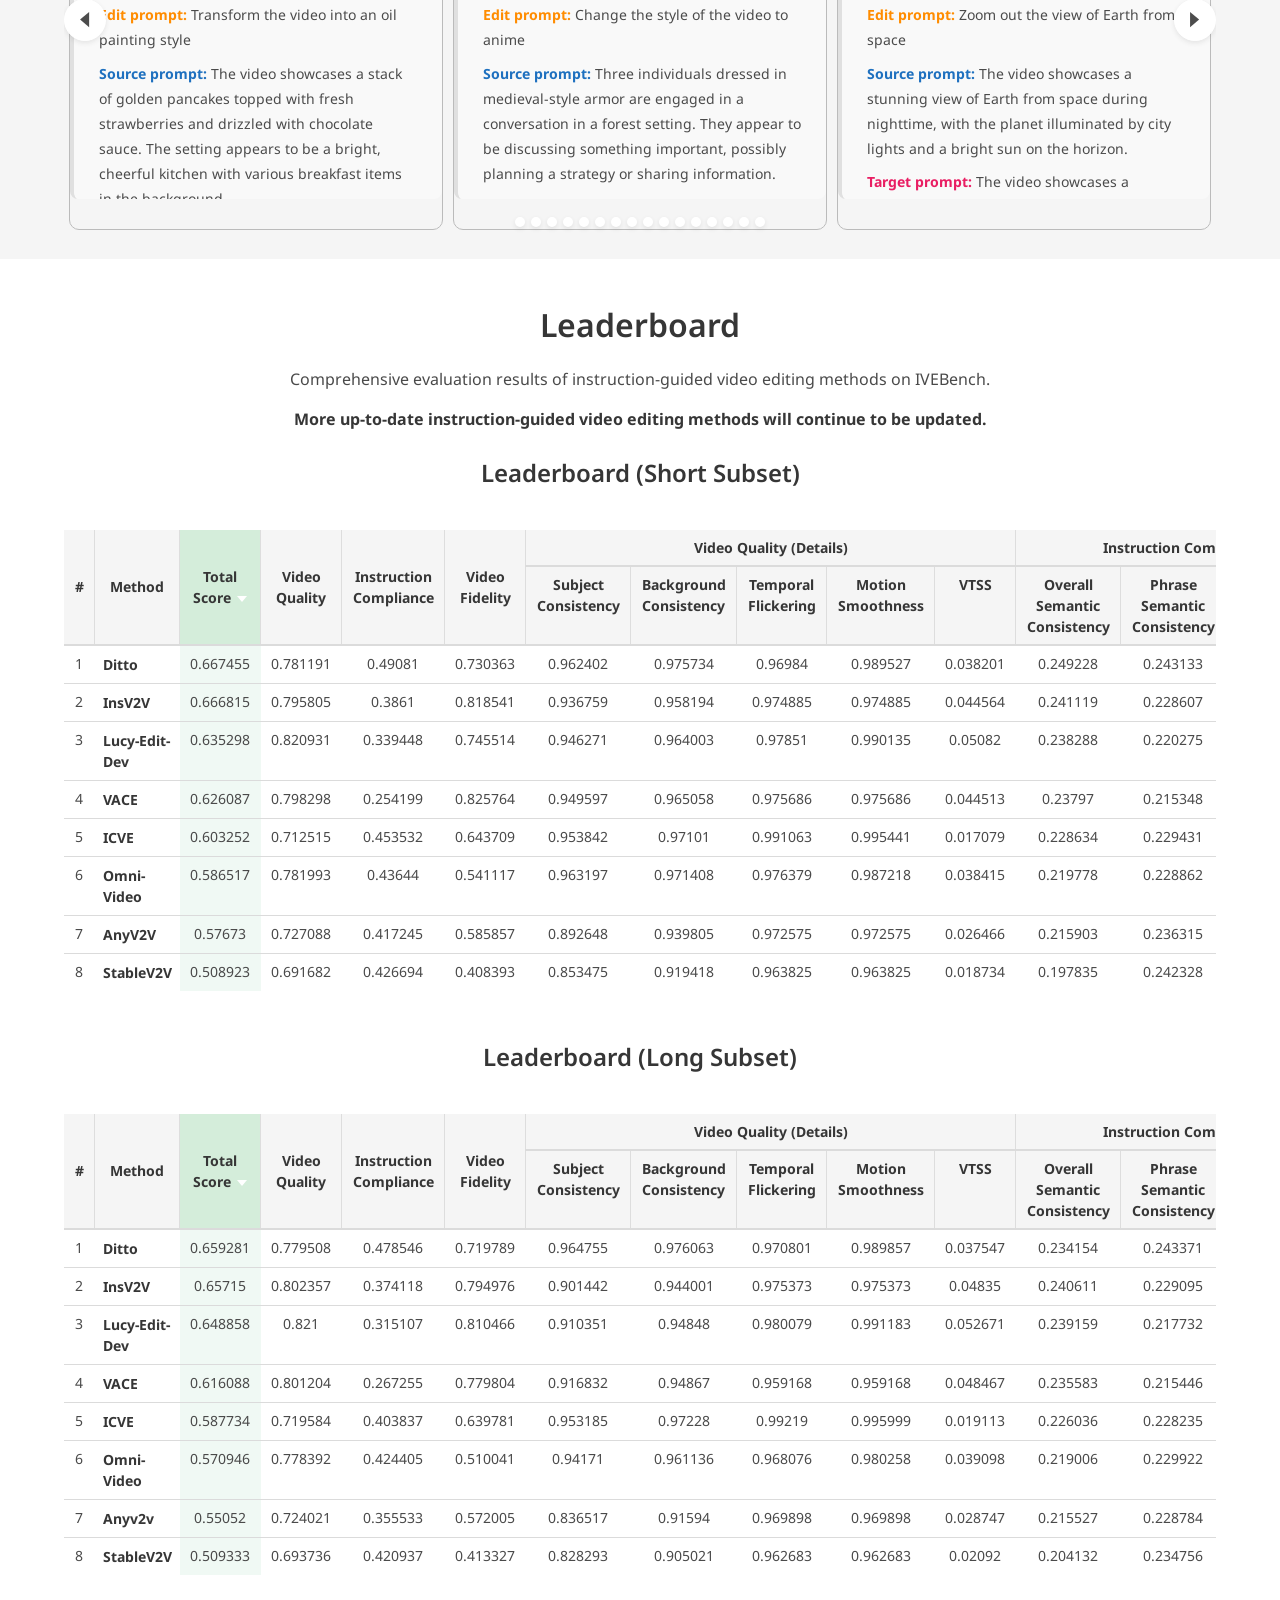
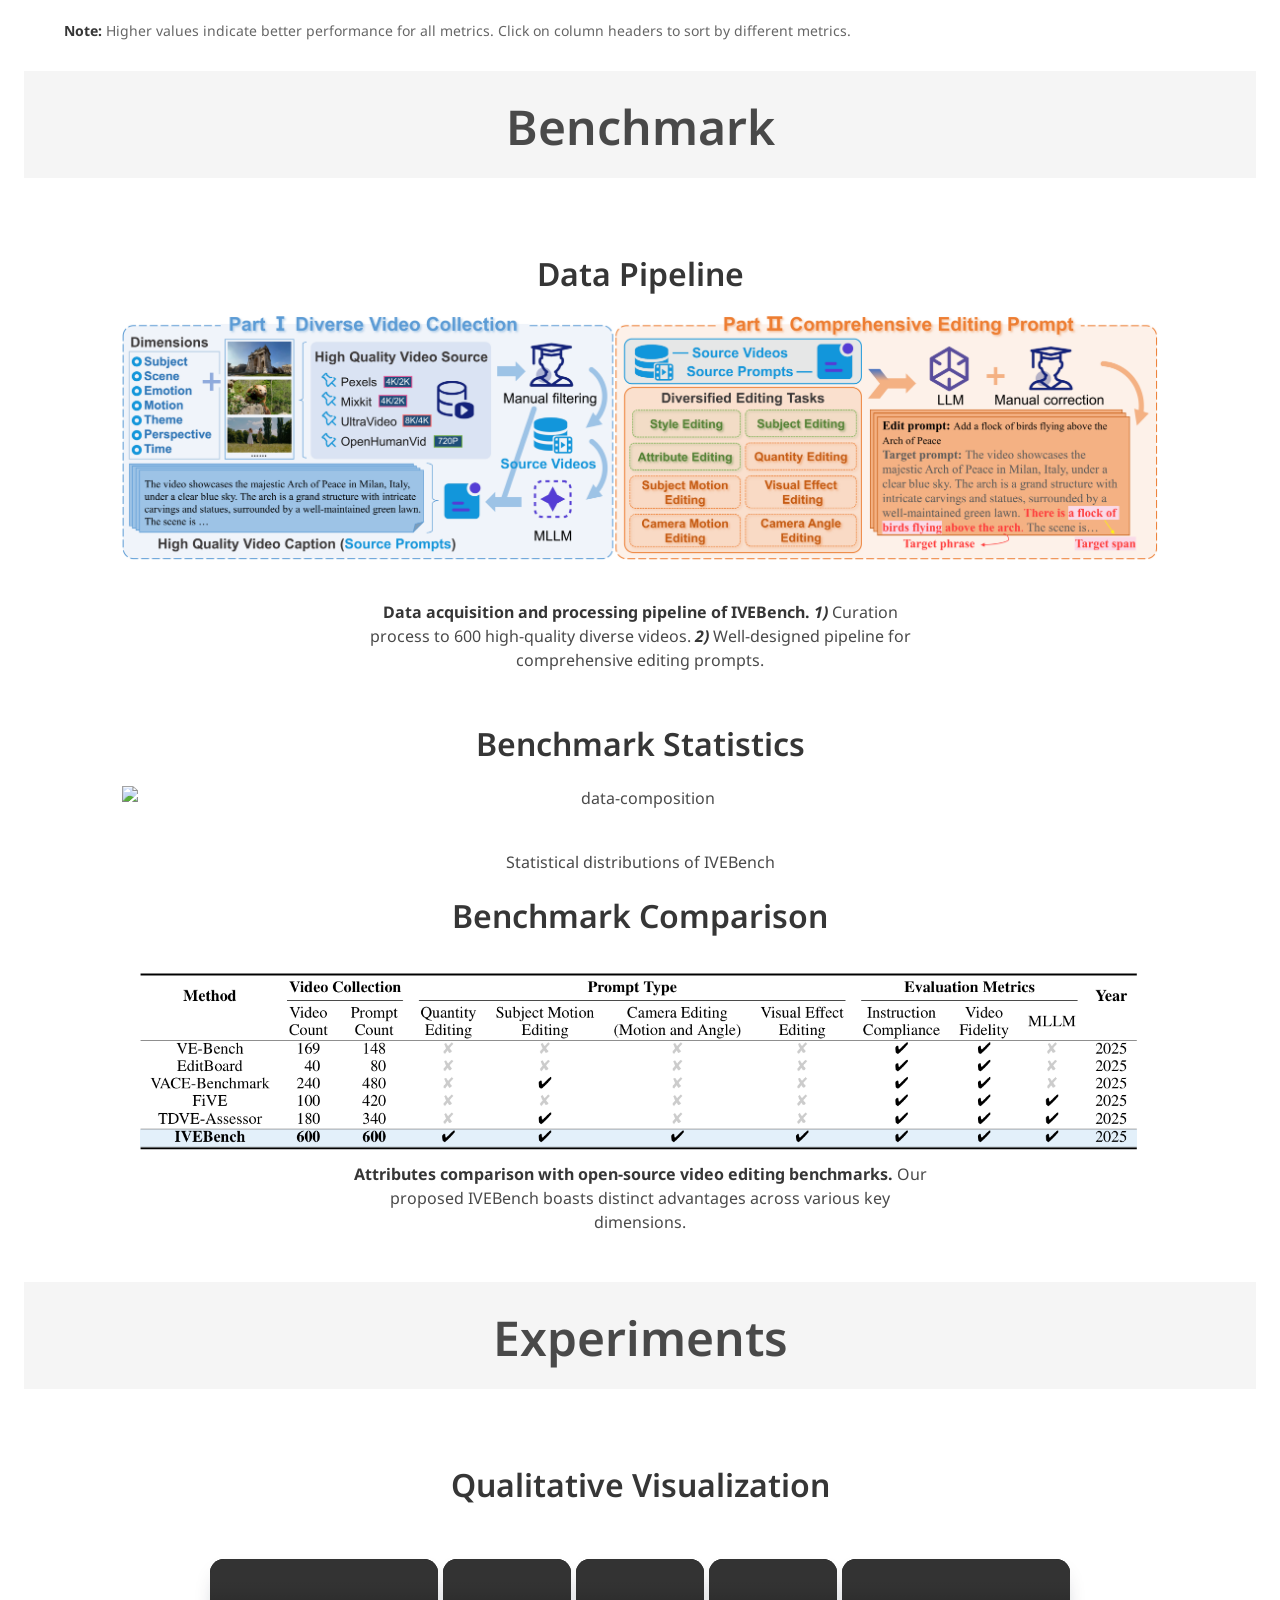
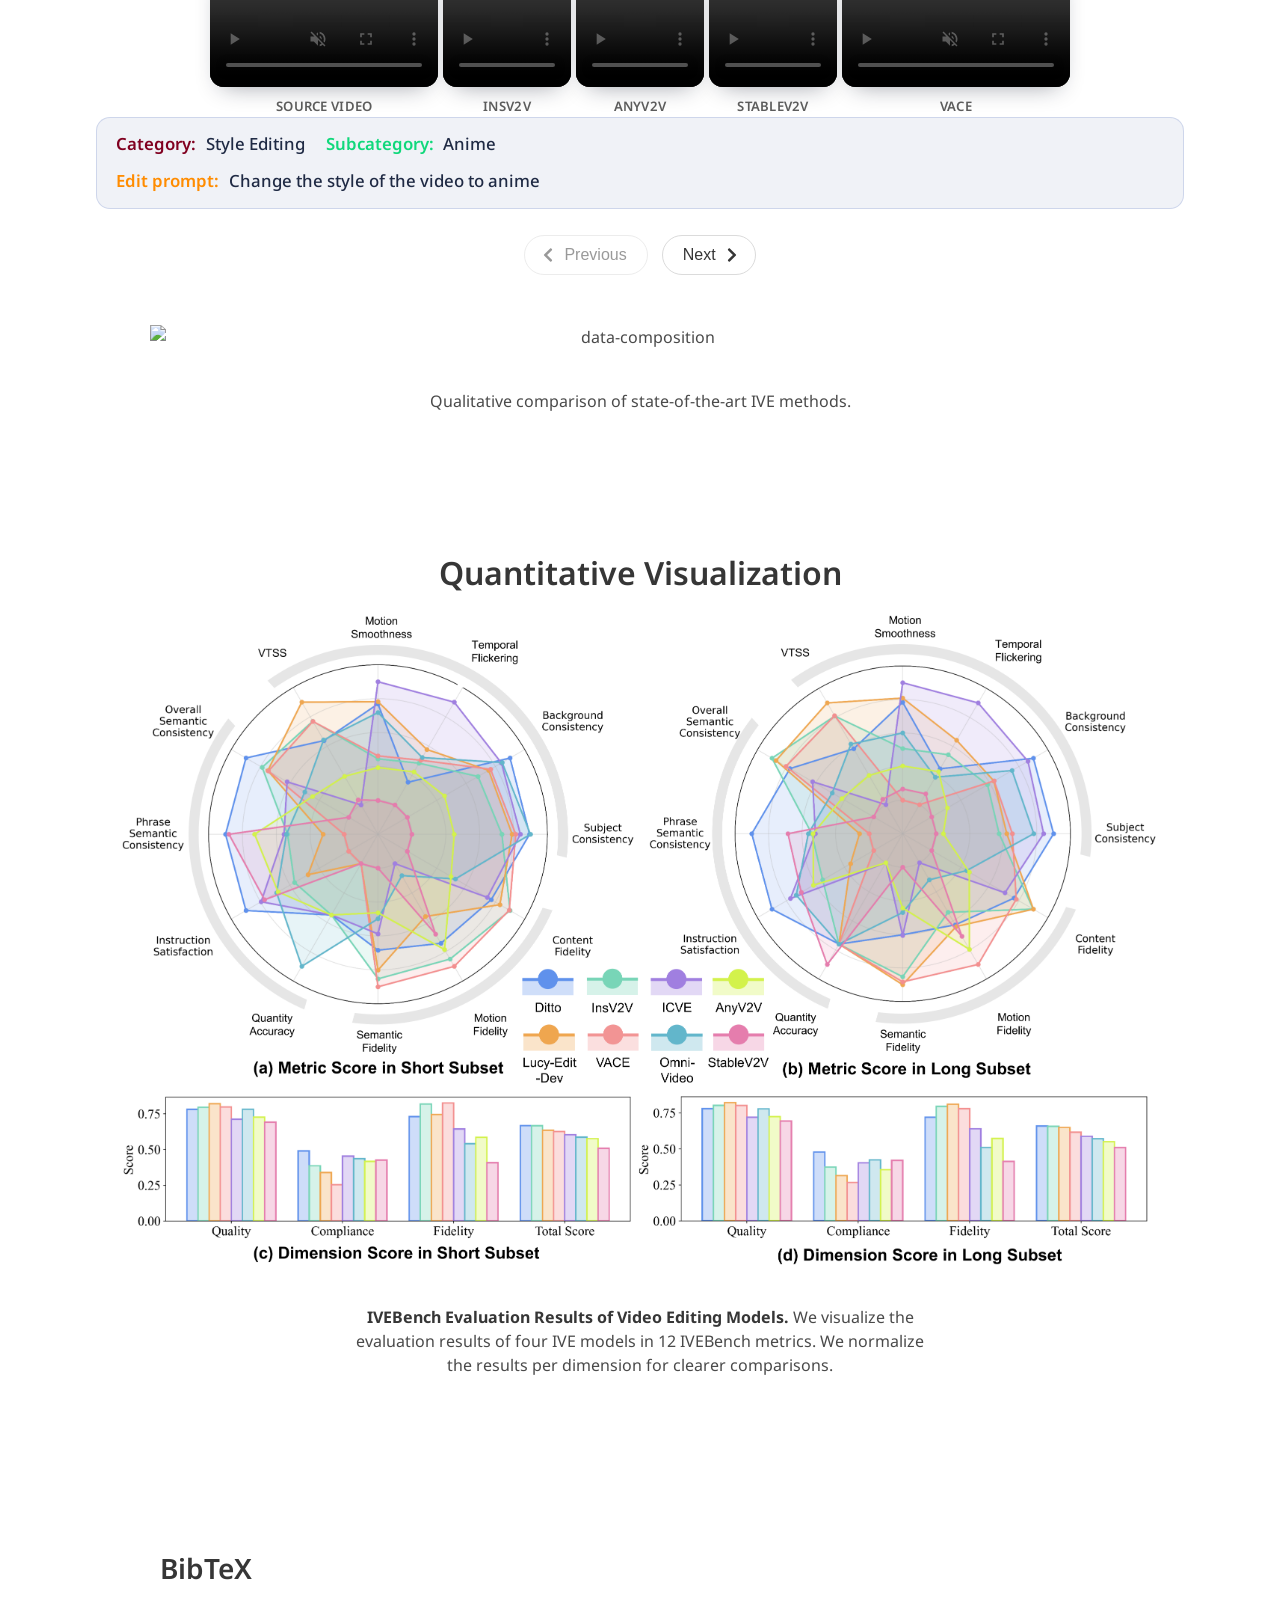
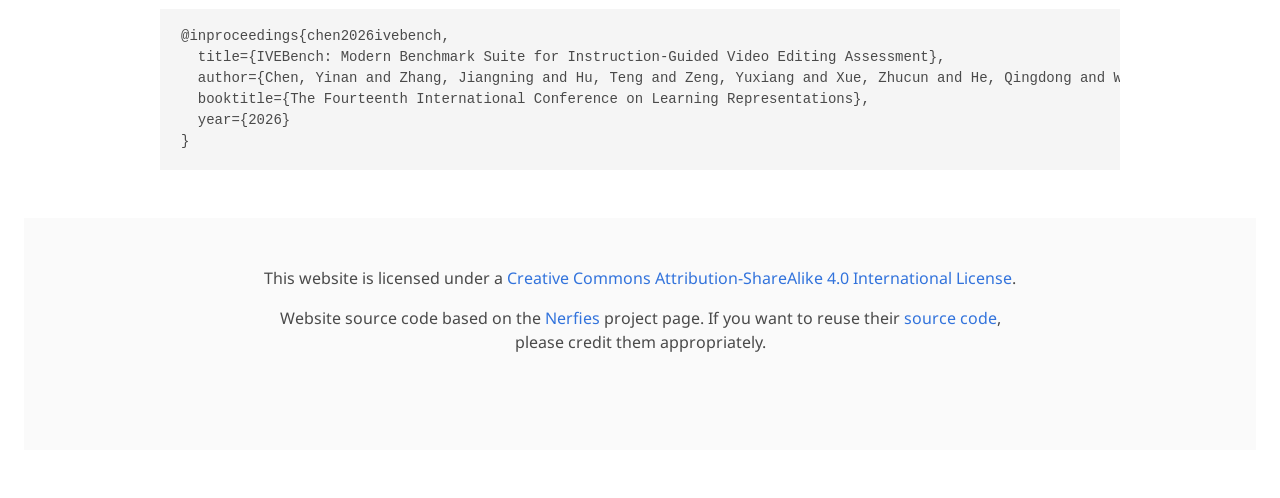
==== commit a1622512: "Update" ====
--- a/projects/IVEBench/index.html
+++ b/projects/IVEBench/index.html
@@ -629,6 +629,11 @@
   <span style="color: #E63946;">I</span><span style="color: #F77F00;">V</span><span style="color: #FCBF49;">E</span><span style="color: #06A77D;">B</span><span style="color: #4ECDC4;">e</span><span style="color: #4285F4;">n</span><span style="color: #9B59B6;">c</span><span style="color: #ee2885;">h</span>
 </h1>
           <h1 class="title is-3" style="font-weight: normal;">Modern Benchmark Suite for Instruction-Guided Video Editing Assessment</h1>
+          <div class="is-size-5">
+            <span style="color: #228B22; font-weight: bold;">ICLR</span> 
+            <span style="color: #4d4d4d; font-weight: bold;">2026</span>
+          </div>
+          
           <div class="is-size-5 publication-authors">
             <span class="author-block">
               <a href="https://scholar.google.com/citations?user=-WKfgd0AAAAJ">Yinan Chen</a><sup>1</sup>,
@@ -652,7 +657,7 @@
               <a href="https://scholar.google.com/citations?user=fqte5H4AAAAJ">Chengjie Wang</a><sup>2,3</sup>,
             </span>
             <span class="author-block">
-              <a href="https://person.zju.edu.cn/yongliu">Yong Liu</a><sup>1</sup>,
+              <a href="https://person.zju.edu.cn/yongliu">Yong Liu</a><sup>1†</sup>,
             </span>
             <span class="author-block">
               <a href="https://huuxiaobin.github.io/">Xiaobin Hu</a><sup>2</sup>,
@@ -1913,11 +1918,11 @@
 <section class="section" id="BibTeX">
   <div class="container is-max-desktop content">
     <h2 class="title">BibTeX</h2>
-    <pre><code>@article{chen2025ivebench,
+    <pre><code>@inproceedings{chen2026ivebench,
   title={IVEBench: Modern Benchmark Suite for Instruction-Guided Video Editing Assessment},
   author={Chen, Yinan and Zhang, Jiangning and Hu, Teng and Zeng, Yuxiang and Xue, Zhucun and He, Qingdong and Wang, Chengjie and Liu, Yong and Hu, Xiaobin and Yan, Shuicheng},
-  journal={arXiv preprint arXiv:2510.11647},
-  year={2025}
+  booktitle={The Fourteenth International Conference on Learning Representations},
+  year={2026}
 }</code></pre>
   </div>
 </section>
